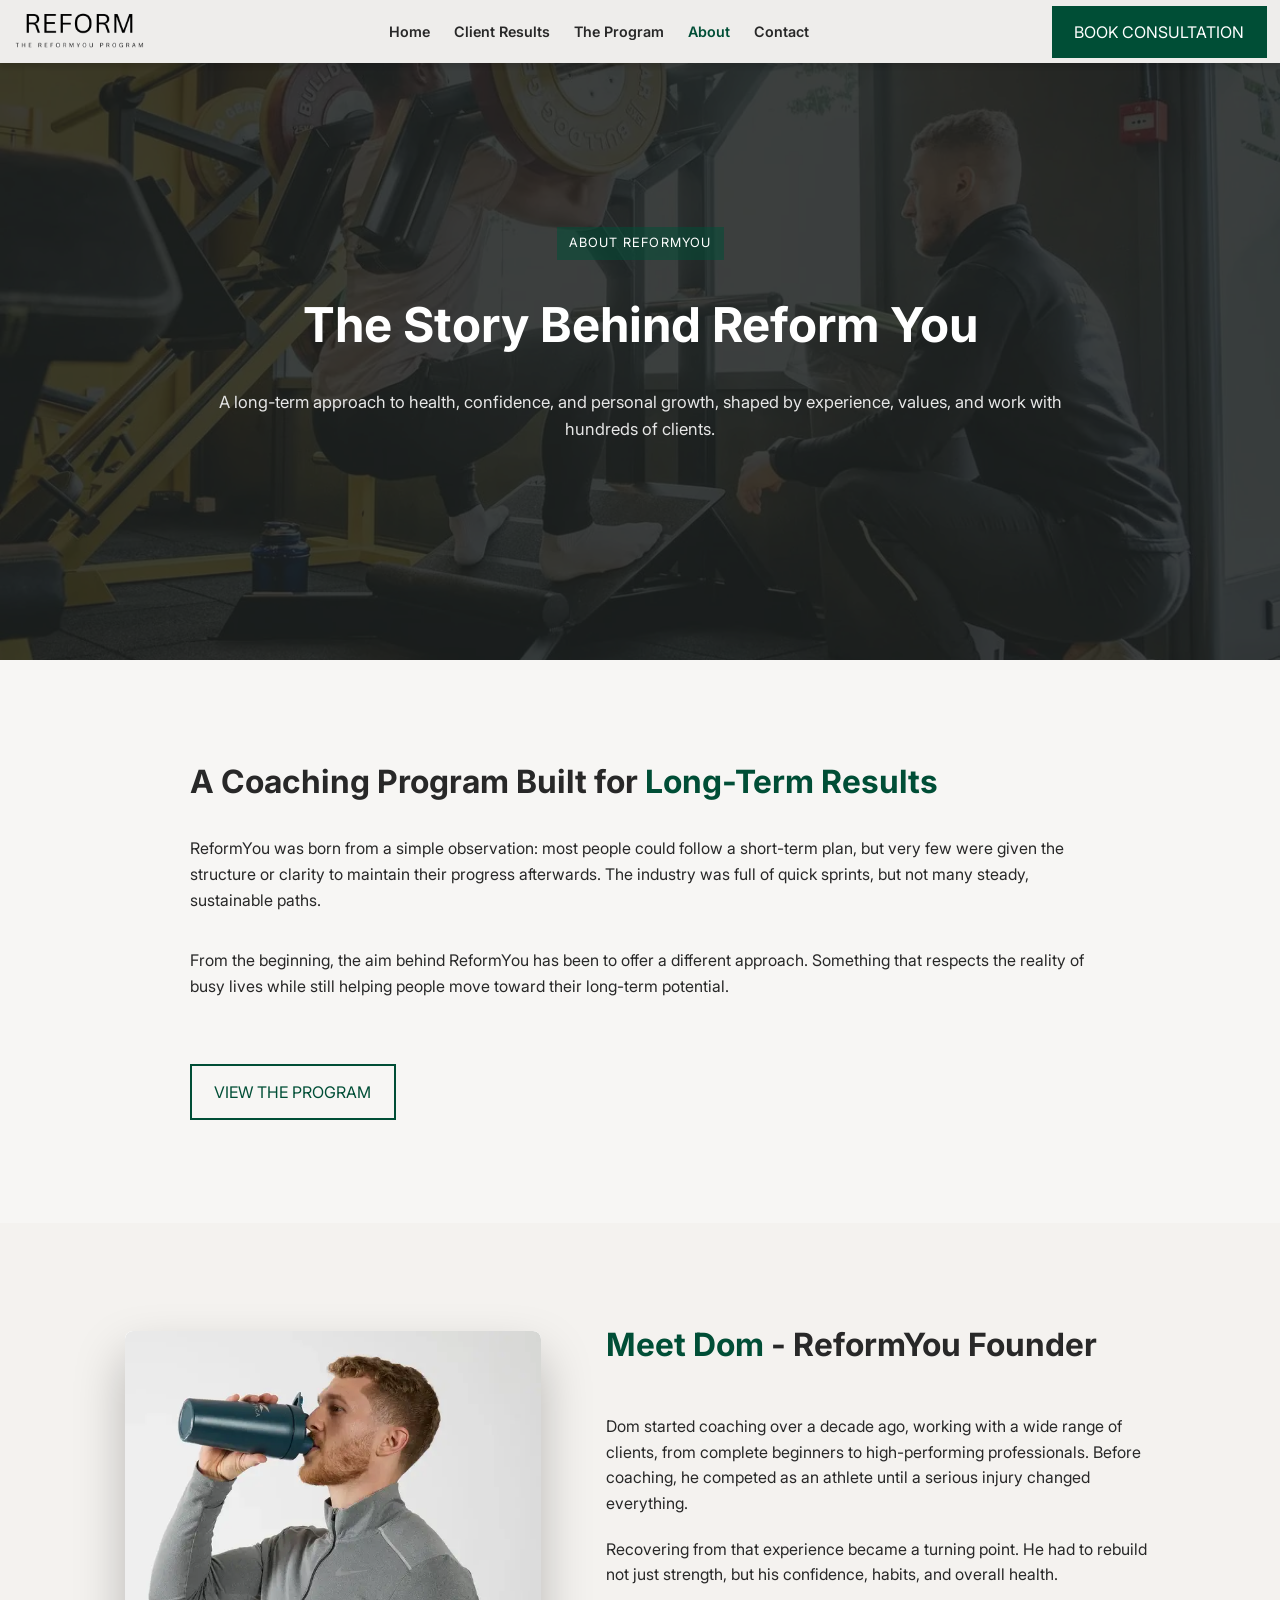
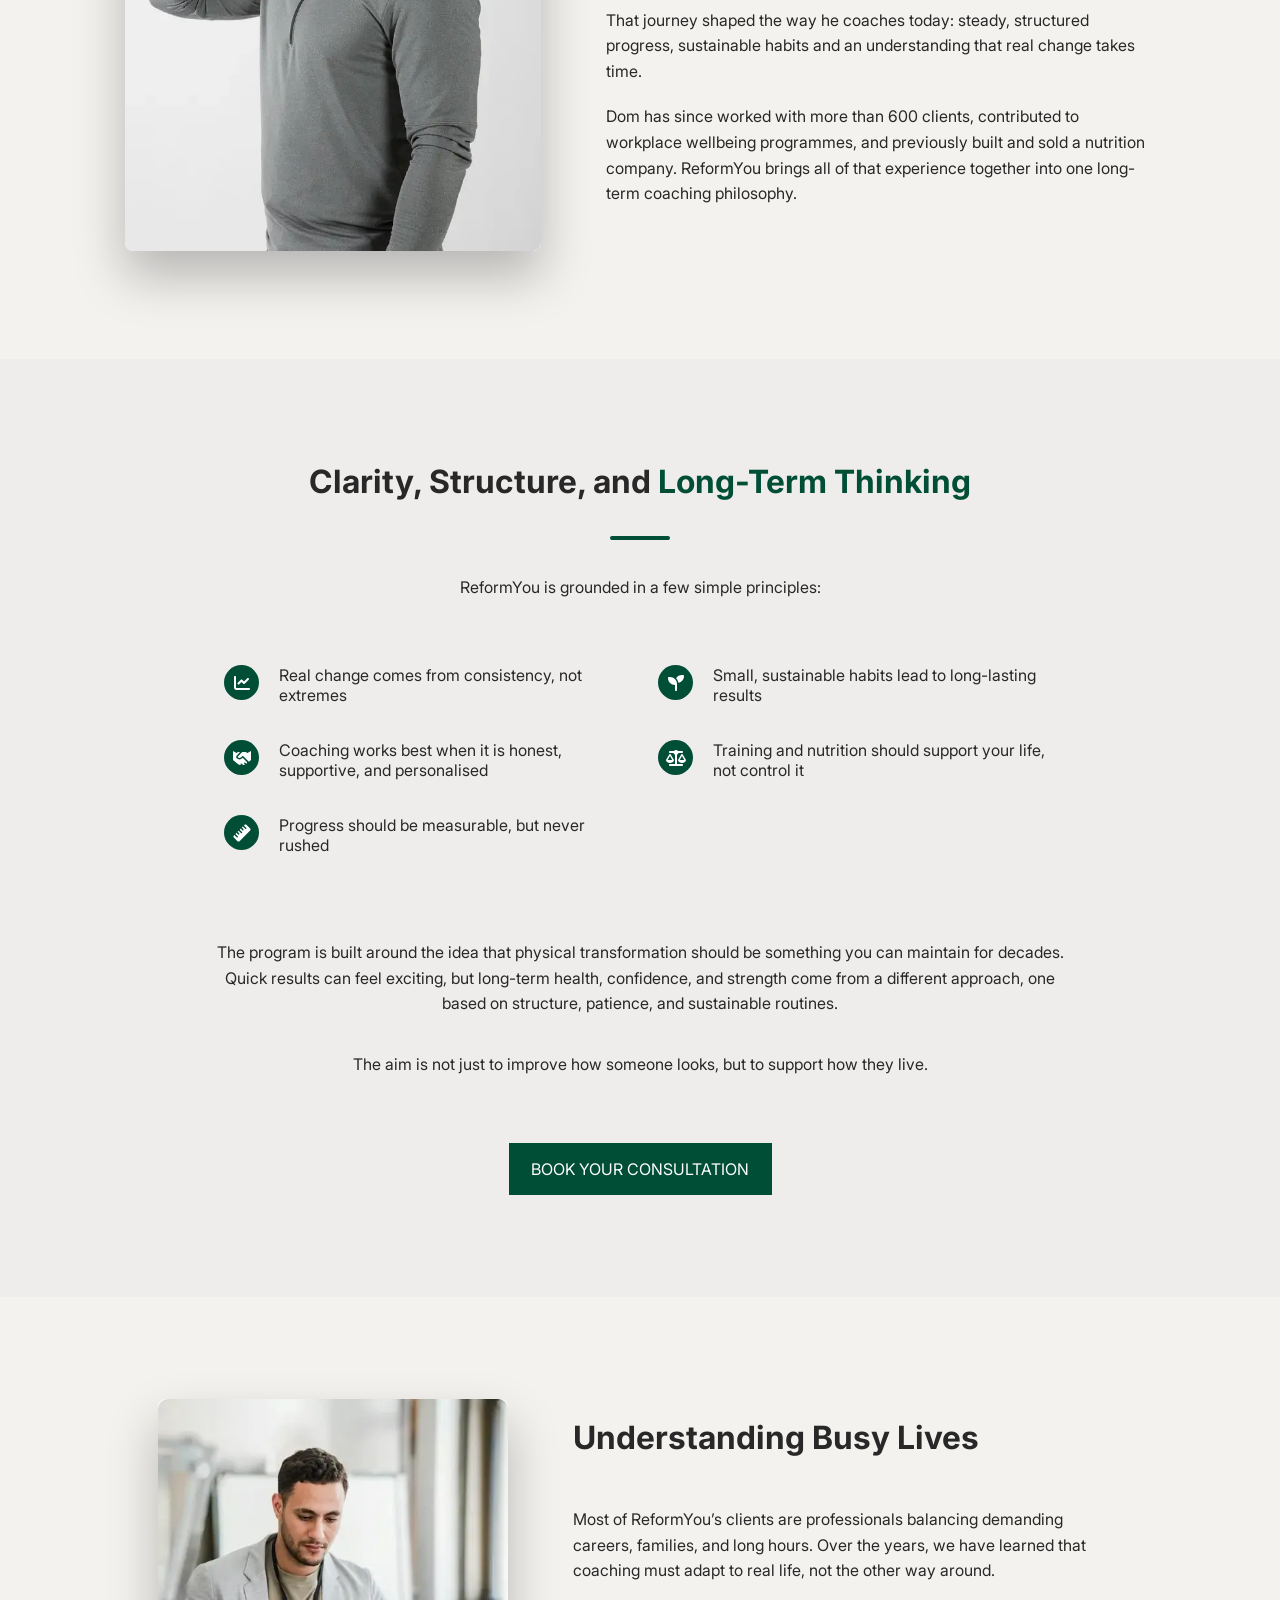
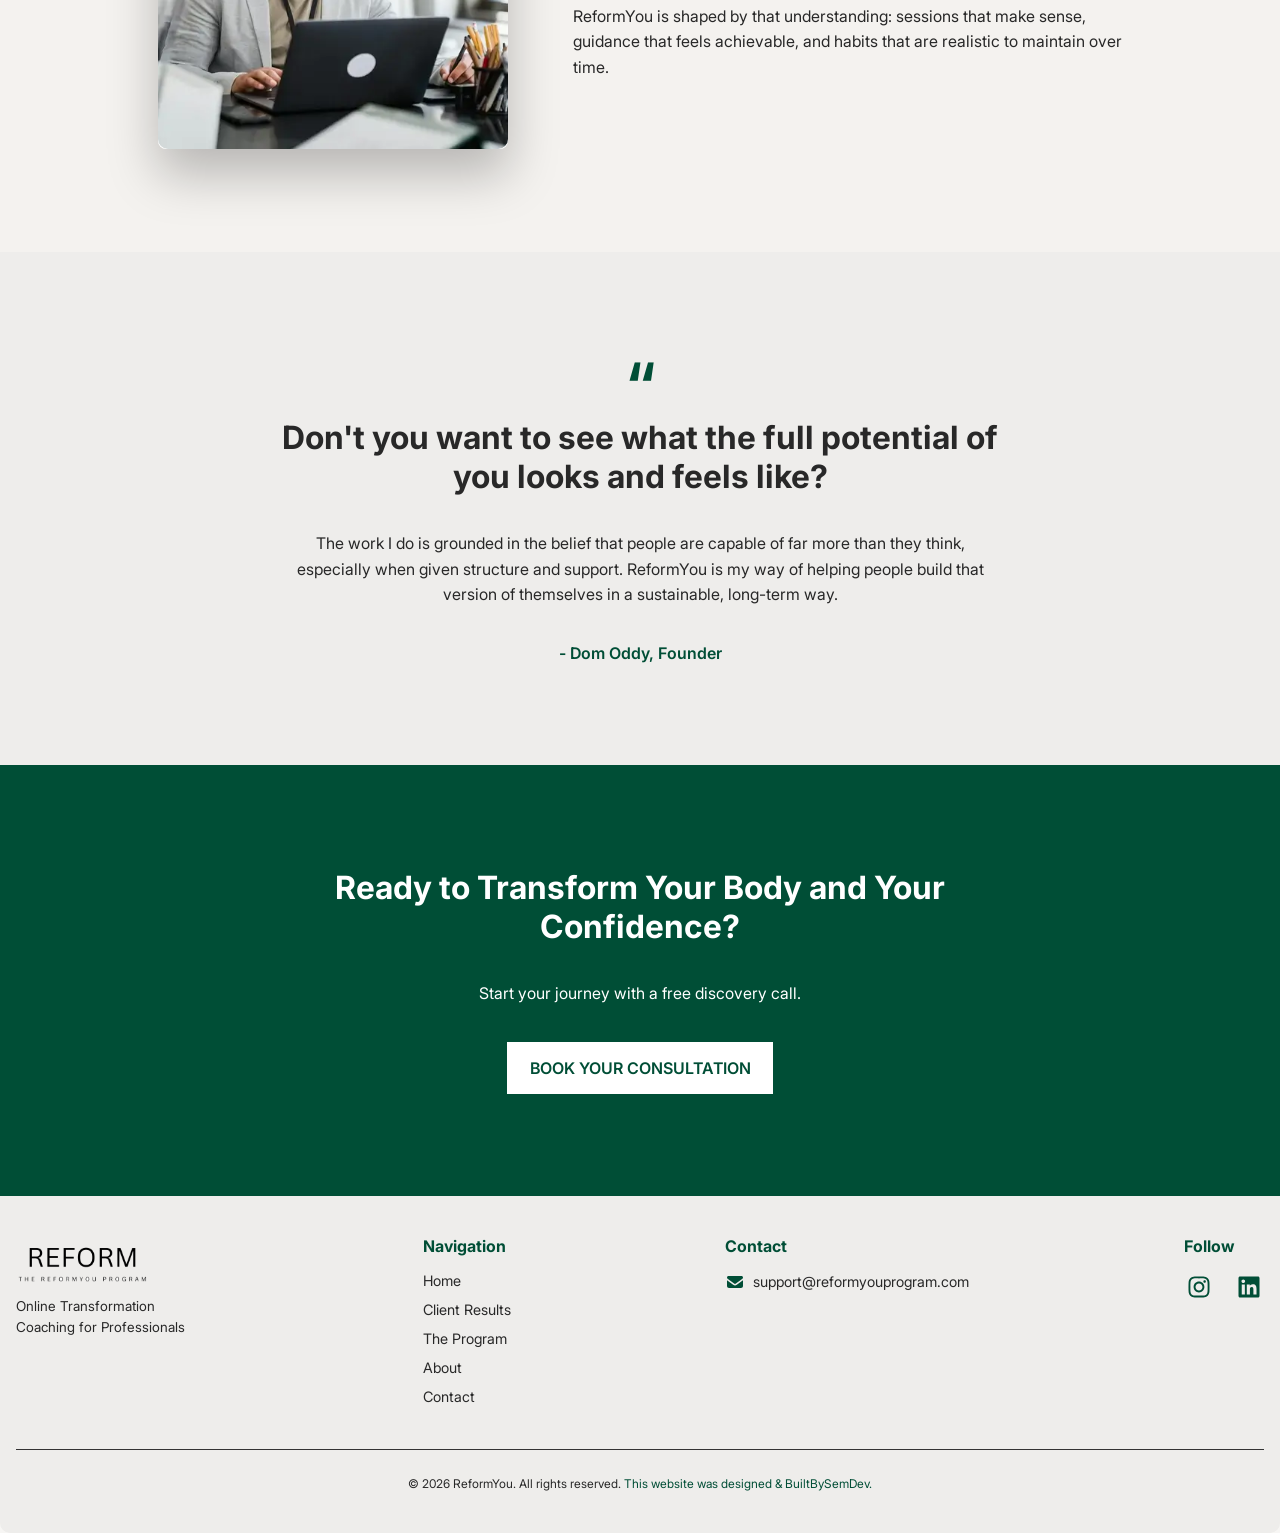
==== about/index.html @ b36ff60b "PERF: Improve hero image performance" ====
<!DOCTYPE html>
<html lang="en-GB">
<head>
  <!-- Meta -->
  <meta charset="UTF-8">
  <meta name="viewport" content="width=device-width, initial-scale=1.0">
  <meta name="color-scheme" content="light">

  <!-- Primary SEO -->
  <title>About ReformYou | Premium Transformation Coaching</title>
  <meta name="description" content="Learn about ReformYou and founder Dom Oddy - a transformation coach with 10+ years’ experience helping busy professionals achieve lasting results.">
  <link rel="canonical" href="https://reformyouprogram.com/about/">
  <meta name="robots" content="index, follow, max-snippet:-1, max-image-preview:large, max-video-preview:-1">

  <!-- Icons & PWA -->
  <link rel="icon" type="image/png" sizes="32x32" href="/assets/images/reformyou_fc.png">
  <link rel="icon" type="image/png" sizes="192x192" href="/assets/images/reformyou_fc.png">
  <link rel="apple-touch-icon" href="/assets/images/reformyou_fc.png">
  <meta name="theme-color" content="#EEEDEB">

  <!-- Global CSS -->
  <link rel="preload" href="/assets/css/root.css" as="style">
  <link rel="stylesheet" href="/assets/css/root.css">
  <link rel="preload" href="/assets/css/global.css" as="style">
  <link rel="stylesheet" href="/assets/css/global.css">

  <!-- Page Specific CSS -->
  <link rel="preload" href="/assets/css/about.css" as="style">
  <link rel="stylesheet" href="/assets/css/about.css">

  <!-- Head image -->
  <link
    rel="preload"
    as="image"
    href="/assets/images/reformyou-banner.webp"
    fetchpriority="high"
  >

  <!-- Fonts -->
  <link href="/assets/fonts/inter-regular.woff2" rel="preload" as="font" 
  crossorigin type="font/woff2">
  <link href="/assets/fonts/inter-semibold.woff2" rel="preload" as="font" 
  crossorigin type="font/woff2">
  <link href="/assets/fonts/inter-bold.woff2" rel="preload" as="font" 
  crossorigin type="font/woff2">

  <!-- Other head and Json data under here -->
  <!-- ===== Open Graph ===== -->
  <meta property="og:type" content="website">
  <meta property="og:site_name" content="ReformYou Program">
  <meta property="og:url" content="https://reformyouprogram.com/about/">
  <meta property="og:title" content="About ReformYou | Premium Transformation Coaching">
  <meta property="og:description" content="Learn about ReformYou and founder Dom Oddy - a transformation coach with 10+ years’ experience helping busy professionals achieve lasting results.">
  <meta property="og:image" content="https://reformyouprogram.com/assets/images/reformyou_socialcard.jpg">
  <meta property="og:image:width" content="1200">
  <meta property="og:image:height" content="630">
  <meta property="og:locale" content="en_GB">

  <!-- Json Data -->
 <script type="application/ld+json">
  {
    "@context": "https://schema.org",
    "@type": "AboutPage",
    "@id": "https://reformyouprogram.com/about/#webpage",
    "url": "https://reformyouprogram.com/about/",
    "name": "About ReformYou",
    "description": "Learn about ReformYou and founder Dom Oddy - a transformation coach with 10+ years’ experience helping busy professionals achieve lasting results.",
    "inLanguage": "en-GB",
    "isPartOf": { "@id": "https://reformyouprogram.com/#website" },
    "about": { "@id": "https://reformyouprogram.com/#organization" },
    "publisher": { "@id": "https://reformyouprogram.com/#organization" },
    "primaryImageOfPage": {
      "@type": "ImageObject",
      "url": "https://reformyouprogram.com/assets/images/reformyou_socialcard.jpg",
      "width": 1200,
      "height": 630
    },
    "datePublished": "2026-01-07T09:00:00+00:00",
    "dateModified": "2026-01-07T09:00:00+00:00"
  }
  </script>

  <script type="application/ld+json">
  {
    "@context":"https://schema.org",
    "@type":"BreadcrumbList",
    "@id": "https://reformyouprogram.com/about/#breadcrumb",
    "itemListElement":[
      {"@type":"ListItem","position":1,"name":"Home","item":"https://reformyouprogram.com"},
      {"@type":"ListItem","position":2,"name":"About","item":"https://reformyouprogram.com/about/"}
    ]
  }
  </script>
</head>

<body> 
  <a href="#main-content" class="skip-link">Skip to main content</a>
  <!-- Nav1 Component Start -->
  <!-- Nav1 Component Start -->

  <!-- Header -->
  <header id="nav1-navigation">
    <div class="nav1-container">
      <!-- Logo -->
      <a href="/" class="nav1-logo">
        <img alt="ReformYou" 
          decoding="sync"
          loading="eager"
          fetchpriority="high"
          width="133"
          height="60"
          src="/assets/images/reformyou_logo_nobg.png">
      </a>

      <!-- Nav Menu -->
      <nav class="nav1-nav" aria-label="Primary">
        <!-- Toggle Button -->
        <button 
          class="nav1-toggle" 
          aria-label="Toggle Navigation"
          aria-controls="nav-menu"
          aria-expanded="false"
          >
          <div class="nav1-toggle-box">
            <span class="nav1-line" aria-hidden="true"></span>
            <span class="nav1-line" aria-hidden="true"></span>
            <span class="nav1-line" aria-hidden="true"></span>
          </div>
        </button>

        <div class="nav1-ul-wrapper" id="nav-menu">
          <ul class="nav1-ul">
            <!-- Home -->
            <li><a href="/">Home</a></li>
            <li><a href="/results/">Client Results</a></li>
            <li><a href="/the-program/">The Program</a></li>
            <li><a href="/about/" class="active" aria-current="page">About</a></li>
            <li><a href="/contact/">Contact</a></li>
          </ul>
          <div class="header-btn">
            <a href="https://nqi8n575vzg.typeform.com/to/FJthHBRt" target="_blank" 
            rel="noopener noreferrer" class="cta-button sweep-to-top">BOOK CONSULTATION</a>
          </div>
        </div>
      </nav>

      <div class="header-btn">
        <a href="https://nqi8n575vzg.typeform.com/to/FJthHBRt" target="_blank" 
        rel="noopener noreferrer" class="cta-button sweep-to-top">BOOK CONSULTATION</a>
      </div>
    </div>
  </header>
  <div class="nav1-overlay" id="nav-overlay" aria-hidden="true"></div>

  <!-- Nav1 Component End -->
  <!-- Nav1 Component End -->

  <!-- Main Content -->
  <main id="main-content" tabindex="-1">
    
    <!-- HERO -->
    <!-- HERO -->
    <section
      id="hero"
      aria-labelledby="hero-title"
      aria-describedby="hero-description"
    >
      <img
        class="hero-bg-img"
        src="/assets/images/reformyou-banner.webp"
        alt=""
        aria-hidden="true"
        fetchpriority="high"
        decoding="async"
      >

      <div class="container hero-content">
        <p class="hero-eyebrow">
          ABOUT REFORMYOU
        </p>
        <h1 id="hero-title">
          The Story Behind Reform You
        </h1>
        <p id="hero-description" class="hero-subtext">
          A long-term approach to health, confidence, and personal growth, 
          shaped by experience, values, and work with hundreds of clients.
        </p>
      </div>
    </section>

    <!-- PROGRAM BUILT SECTION -->
    <!-- PROGRAM BUILT SECTION -->
    <section id="program-built" aria-labelledby="program-built-heading" aria-describedby="program-built-intro">
      <div class="container">
        <div class="built-content">
          <h2 id="program-built-heading" class="program-built-heading">
            A Coaching Program Built for <span class="brand-accent">Long-Term Results</span>
          </h2>

          <p id="program-built-intro" class="program-built-intro">
            ReformYou was born from a simple observation: most people could follow a short-term plan, 
            but very few were given the structure or clarity to maintain their progress afterwards. 
            The industry was full of quick sprints, but not many steady, sustainable paths.
          </p>

          <p class="program-built-intro">
            From the beginning, the aim behind ReformYou has been to offer a different approach. Something that respects the 
            reality of busy lives while still helping people move toward their long-term potential.
          </p>

          <div class="program-built-cta">
          <a href="/the-program/" class="cta-button sub-btn sweep-to-top">
            VIEW THE PROGRAM
          </a>
        </div>
        </div>
      </div>
    </section>

    <!-- ABOUT COACH SECTION -->
    <!-- ABOUT COACH SECTION -->
    <section id="about-coach" aria-labelledby="about-coach-heading">
      <div class="container about-coach-grid">
        <!-- Image -->
        <div class="img-con">
          <figure class="about-coach-image-card reveal">
            <img
              src="/assets/images/reformyou_dom_drink.webp"
              alt="Dom Oddy holding a drink bottle."
              class="about-coach-image"
              loading="lazy"
              decoding="async"
              height="520"
              width="460"
            >
          </figure>
        </div>

        <!-- Content -->
        <div class="about-coach-content">
          <h2 id="about-coach-heading" class="about-coach-heading">
            <span class="brand-accent">Meet Dom</span> - ReformYou Founder
          </h2>

          <div class="about-coach-body">
            <p class="about-coach-text">
              Dom started coaching over a decade ago, working with a wide range of clients, 
              from complete beginners to high-performing professionals. Before coaching, 
              he competed as an athlete until a serious injury changed everything. 
            </p>

            <p class="about-coach-text">
              Recovering from that experience became a turning point. 
              He had to rebuild not just strength, but his confidence, habits, and overall health.
            </p>

            <p class="about-coach-text">
              That journey shaped the way he coaches today: steady, structured progress, 
              sustainable habits and an understanding that real change takes time. 
            </p>

            <p class="about-coach-text">
              Dom has since worked with more than 600 clients, contributed to workplace wellbeing programmes, 
              and previously built and sold a nutrition company. ReformYou brings all of that experience 
              together into one long-term coaching philosophy.
            </p>
          </div>
        </div>
      </div>
    </section>

    <!-- PRINCIPLES SECTION -->
    <!-- PRINCIPLES SECTION -->
    <section
      id="principles"
      aria-labelledby="principles-heading"
      aria-describedby="principles-intro"
    >
      <div class="container principles-content">
        <div>
          <h2 id="principles-heading" class="principles-heading">
            Clarity, Structure, and <span class="brand-accent">Long-Term Thinking</span>
          </h2>

          <div class="principles-divider" aria-hidden="true"></div>

          <p id="principles-intro" class="principles-intro">
            ReformYou is grounded in a few simple principles:
          </p>
        </div>

        <ul class="principles-list" role="list">
          <li class="principles-item reveal">
            <div class="icon-circle" aria-hidden="true">
              <svg class="icon" xmlns="http://www.w3.org/2000/svg" viewBox="0 0 640 640" focusable="false" aria-hidden="true" height="25" width="25">
                <path d="M128 128C128 110.3 113.7 96 96 96C78.3 96 64 110.3 64 128L64 464C64 508.2 99.8 544 144 544L544 544C561.7 544 576 529.7 576 512C576 494.3 561.7 480 544 480L144 480C135.2 480 128 472.8 128 464L128 128zM534.6 214.6C547.1 202.1 547.1 181.8 534.6 169.3C522.1 156.8 501.8 156.8 489.3 169.3L384 274.7L326.6 217.4C314.1 204.9 293.8 204.9 281.3 217.4L185.3 313.4C172.8 325.9 172.8 346.2 185.3 358.7C197.8 371.2 218.1 371.2 230.6 358.7L304 285.3L361.4 342.7C373.9 355.2 394.2 355.2 406.7 342.7L534.7 214.7z"/>
              </svg>
            </div>
            <span>Real change comes from consistency, not extremes</span>
          </li>

          <li class="principles-item reveal">
            <div class="icon-circle" aria-hidden="true">
              <svg class="icon" xmlns="http://www.w3.org/2000/svg" viewBox="0 0 640 640" focusable="false" aria-hidden="true" height="25" width="25">
                <path d="M576 96C576 204.1 499.4 294.3 397.6 315.4C389.7 257.3 363.6 205 325.1 164.5C365.2 104 433.9 64 512 64L544 64C561.7 64 576 78.3 576 96zM64 160C64 142.3 78.3 128 96 128L128 128C251.7 128 352 228.3 352 352L352 544C352 561.7 337.7 576 320 576C302.3 576 288 561.7 288 544L288 384C164.3 384 64 283.7 64 160z"/>
              </svg>
            </div>
            <span>Small, sustainable habits lead to long-lasting results</span>
          </li>

          <li class="principles-item reveal">
            <div class="icon-circle" aria-hidden="true">
              <svg class="icon" xmlns="http://www.w3.org/2000/svg" viewBox="0 0 640 640" focusable="false" aria-hidden="true" height="25" width="25">
                <path d="M300.9 149.2L184.3 278.8C179.7 283.9 179.9 291.8 184.8 296.7C215.3 327.2 264.8 327.2 295.3 296.7L327.1 264.9C331.3 260.7 336.6 258.4 342 258C348.8 257.4 355.8 259.7 361 264.9L537.6 440L608 384L608 96L496 160L472.2 144.1C456.4 133.6 437.9 128 418.9 128L348.5 128C347.4 128 346.2 128 345.1 128.1C328.2 129 312.3 136.6 300.9 149.2zM148.6 246.7L255.4 128L215.8 128C190.3 128 165.9 138.1 147.9 156.1L144 160L32 96L32 384L188.4 514.3C211.4 533.5 240.4 544 270.3 544L286 544L279 537C269.6 527.6 269.6 512.4 279 503.1C288.4 493.8 303.6 493.7 312.9 503.1L353.9 544.1L362.9 544.1C382 544.1 400.7 539.8 417.7 531.8L391 505C381.6 495.6 381.6 480.4 391 471.1C400.4 461.8 415.6 461.7 424.9 471.1L456.9 503.1L474.4 485.6C483.3 476.7 485.9 463.8 482 452.5L344.1 315.7L329.2 330.6C279.9 379.9 200.1 379.9 150.8 330.6C127.8 307.6 126.9 270.7 148.6 246.6z"/>
              </svg>
            </div>
            <span>Coaching works best when it is honest, supportive, and personalised</span>
          </li>

          <li class="principles-item reveal">
            <div class="icon-circle" aria-hidden="true">
              <svg class="icon" xmlns="http://www.w3.org/2000/svg" viewBox="0 0 640 640" focusable="false" aria-hidden="true" height="25" width="25">
                <path d="M384 96L512 96C529.7 96 544 110.3 544 128C544 145.7 529.7 160 512 160L398.4 160C393.2 185.8 375.5 207.1 352 217.3L352 512L512 512C529.7 512 544 526.3 544 544C544 561.7 529.7 576 512 576L128 576C110.3 576 96 561.7 96 544C96 526.3 110.3 512 128 512L288 512L288 217.3C264.5 207 246.8 185.7 241.6 160L128 160C110.3 160 96 145.7 96 128C96 110.3 110.3 96 128 96L256 96C270.6 76.6 293.8 64 320 64C346.2 64 369.4 76.6 384 96zM439.6 384L584.4 384L512 259.8L439.6 384zM512 480C449.1 480 396.8 446 386 401.1C383.4 390.1 387 378.8 392.7 369L487.9 205.8C492.9 197.2 502.1 192 512 192C521.9 192 531.1 197.3 536.1 205.8L631.3 369C637 378.8 640.6 390.1 638 401.1C627.2 445.9 574.9 480 512 480zM126.8 259.8L54.4 384L199.3 384L126.8 259.8zM.9 401.1C-1.7 390.1 1.9 378.8 7.6 369L102.8 205.8C107.8 197.2 117 192 126.9 192C136.8 192 146 197.3 151 205.8L246.2 369C251.9 378.8 255.5 390.1 252.9 401.1C242.1 445.9 189.8 480 126.9 480C64 480 11.7 446 .9 401.1z"/>
              </svg>
            </div>
            <span>Training and nutrition should support your life, not control it</span>
          </li>

          <li class="principles-item reveal">
            <div class="icon-circle" aria-hidden="true">
              <svg class="icon" xmlns="http://www.w3.org/2000/svg" viewBox="0 0 640 640" focusable="false" aria-hidden="true" height="25" width="25">
                <path d="M241.1 580.2C222.4 598.9 192 598.9 173.2 580.2L60.1 467.1C41.4 448.4 41.4 418 60.1 399.2L77.1 382.2L150.6 455.7C160 465.1 175.2 465.1 184.5 455.7C193.8 446.3 193.9 431.1 184.5 421.8L111 348.3L144.9 314.4L195.8 365.3C205.2 374.7 220.4 374.7 229.7 365.3C239 355.9 239.1 340.7 229.7 331.4L178.8 280.5L212.7 246.6L286.2 320.1C295.6 329.5 310.8 329.5 320.1 320.1C329.4 310.7 329.5 295.5 320.1 286.2L246.6 212.7L280.5 178.8L331.4 229.7C340.8 239.1 356 239.1 365.3 229.7C374.6 220.3 374.7 205.1 365.3 195.8L314.4 144.9L348.3 111L421.8 184.5C431.2 193.9 446.4 193.9 455.7 184.5C465 175.1 465.1 159.9 455.7 150.6L382.2 77.1L399.2 60.1C417.9 41.4 448.3 41.4 467.1 60.1L580.5 172.9C599.2 191.6 599.2 222 580.5 240.8L241.1 580.2z"/>
              </svg>
            </div>
            <span>Progress should be measurable, but never rushed</span>
          </li>
        </ul>

        <div class="principles-body">
          <p>
            The program is built around the idea that physical transformation should be something you can maintain for
            decades. Quick results can feel exciting, but long-term health, confidence, and strength come from a different
            approach, one based on structure, patience, and sustainable routines.
          </p>

          <p>
            The aim is not just to improve how someone looks, but to support how they live.
          </p>
        </div>

        <div class="principles-cta">
          <a href="https://nqi8n575vzg.typeform.com/to/FJthHBRt" target="_blank" 
          rel="noopener noreferrer" class="cta-button sweep-to-top">
            BOOK YOUR CONSULTATION
          </a>
        </div>
      </div>
    </section>

    <!-- UNDERSTANDING SECTION -->
    <!-- UNDERSTANDING SECTION -->
    <section id="about-coach" aria-labelledby="about-coach-heading">
      <div class="container about-coach-grid">
        <!-- Image -->
        <div class="img-con reveal">
          <figure class="understanding-image-card hover-up">
            <img
              src="/assets/images/man-in-office.webp"
              alt="Dom Oddy holding a drink bottle."
              class="understanding-image"
              loading="lazy"
              decoding="async"
              height="350"
              width="350"
            >
          </figure>
        </div>

        <!-- Content -->
        <div class="about-coach-content">
          <h2 id="about-coach-heading" class="about-coach-heading">
            Understanding Busy Lives
          </h2>

          <div class="about-coach-body">
            <p class="about-coach-text">
              Most of ReformYou’s clients are professionals balancing demanding careers, families, 
              and long hours. Over the years, we have learned that coaching must adapt to real life, 
              not the other way around.  
            </p>

            <p class="about-coach-text">
              ReformYou is shaped by that understanding: sessions that make sense, guidance that 
              feels achievable, and habits that are realistic to maintain over time.
            </p>
          </div>
        </div>
      </div>
    </section>

    <!-- DOM QUOTE SECTION -->
    <!-- DOM QUOTE SECTION -->
    <section id="about-quote" aria-labelledby="about-quote-heading">
      <div class="container about-quote-inner">
        <blockquote class="about-quote">
          <div class="about-quote-mark" aria-hidden="true">“</div>

          <h2 id="about-quote-heading" class="about-quote-heading">
            Don't you want to see what the full potential of you
            looks and feels like?
          </h2>

          <p class="about-quote-body">
            The work I do is grounded in the belief that people are capable of far more than they think,
            especially when given structure and support. ReformYou is my way of helping people build that
            version of themselves in a sustainable, long-term way.
          </p>

          <footer class="about-quote-footer">
            <span class="brand-accent">- Dom Oddy, Founder</span>
          </footer>
        </blockquote>
      </div>
    </section>


    <!-- Final CTA -->
    <!-- Final CTA -->
    <section
      id="final-cta"
      aria-labelledby="final-cta-heading"
      aria-describedby="final-cta-description"
    >
      <div class="container final-cta-content reveal">
        <h2 id="final-cta-heading">
          Ready to Transform Your Body and Your Confidence?
        </h2>

        <p id="final-cta-description">
          Start your journey with a free discovery call.
        </p>

        <a href="https://nqi8n575vzg.typeform.com/to/FJthHBRt" target="_blank" 
        rel="noopener noreferrer" class="cta-button">
          BOOK YOUR CONSULTATION
        </a>
      </div>
    </section>
  </main>

  <!-- footer1 Components Start -->
  <!-- footer1 Components Start -->
  <footer id="site-footer" role="contentinfo">
    <div class="container">
      <div class="footer1-columns">
        <div class="footer1-brand">
          <!-- Logo -->
          <a href="/" class="nav1-logo">
            <img alt="ReformYou" 
              decoding="async"
              loading="lazy"
              width="133"
              height="60"
              src="/assets/images/reformyou_logo_nobg.png">
          </a>
          <p class="footer-subline">Online Transformation Coaching for Professionals</p>
        </div>

        <div class="footer1-links">
          <h3>Navigation</h3>
          <ul>
            <li><a href='/'>Home</a></li>
            <li><a href="/results/">Client Results</a></li>
            <li><a href="/the-program/">The Program</a></li>
            <li><a href="/about/">About</a></li>
            <li><a href="/contact/">Contact</a></li>
          </ul>
        </div>

        <div class="footer1-contact">
          <h3>Contact</h3>
          <ul>
            <li>
              <svg class="icon" xmlns="http://www.w3.org/2000/svg" viewBox="0 0 640 640" focusable="false" aria-hidden="true" height="25" width="25">
                <path d="M112 128C85.5 128 64 149.5 64 176C64 191.1 71.1 205.3 83.2 214.4L291.2 370.4C308.3 383.2 331.7 383.2 348.8 370.4L556.8 214.4C568.9 205.3 576 191.1 576 176C576 149.5 554.5 128 528 128L112 128zM64 260L64 448C64 483.3 92.7 512 128 512L512 512C547.3 512 576 483.3 576 448L576 260L377.6 408.8C343.5 434.4 296.5 434.4 262.4 408.8L64 260z"/>
              </svg>
              <a href="mailto:support@reformyouprogram.com">support@reformyouprogram.com</a>
            </li>
          </ul>
        </div>

        <div class="footer1-links">
          <h3>Follow</h3>
          <div class="footer1-socials">
            <a href="https://www.instagram.com/dominicoddy/?hl=en" target="_blank" 
            rel="noopener noreferrer" aria-label="go to Dom Oddy Instagram account">
              <svg class="icon" xmlns="http://www.w3.org/2000/svg" viewBox="0 0 640 640" focusable="false" height="25" width="25">
                <path d="M320.3 205C256.8 204.8 205.2 256.2 205 319.7C204.8 383.2 256.2 434.8 319.7 435C383.2 435.2 434.8 383.8 435 320.3C435.2 256.8 383.8 205.2 320.3 205zM319.7 245.4C360.9 245.2 394.4 278.5 394.6 319.7C394.8 360.9 361.5 394.4 320.3 394.6C279.1 394.8 245.6 361.5 245.4 320.3C245.2 279.1 278.5 245.6 319.7 245.4zM413.1 200.3C413.1 185.5 425.1 173.5 439.9 173.5C454.7 173.5 466.7 185.5 466.7 200.3C466.7 215.1 454.7 227.1 439.9 227.1C425.1 227.1 413.1 215.1 413.1 200.3zM542.8 227.5C541.1 191.6 532.9 159.8 506.6 133.6C480.4 107.4 448.6 99.2 412.7 97.4C375.7 95.3 264.8 95.3 227.8 97.4C192 99.1 160.2 107.3 133.9 133.5C107.6 159.7 99.5 191.5 97.7 227.4C95.6 264.4 95.6 375.3 97.7 412.3C99.4 448.2 107.6 480 133.9 506.2C160.2 532.4 191.9 540.6 227.8 542.4C264.8 544.5 375.7 544.5 412.7 542.4C448.6 540.7 480.4 532.5 506.6 506.2C532.8 480 541 448.2 542.8 412.3C544.9 375.3 544.9 264.5 542.8 227.5zM495 452C487.2 471.6 472.1 486.7 452.4 494.6C422.9 506.3 352.9 503.6 320.3 503.6C287.7 503.6 217.6 506.2 188.2 494.6C168.6 486.8 153.5 471.7 145.6 452C133.9 422.5 136.6 352.5 136.6 319.9C136.6 287.3 134 217.2 145.6 187.8C153.4 168.2 168.5 153.1 188.2 145.2C217.7 133.5 287.7 136.2 320.3 136.2C352.9 136.2 423 133.6 452.4 145.2C472 153 487.1 168.1 495 187.8C506.7 217.3 504 287.3 504 319.9C504 352.5 506.7 422.6 495 452z"/></svg>
            </a>
            <a href="https://www.linkedin.com/in/dom-oddy-aa098a231/" target="_blank" 
            rel="noopener noreferrer" aria-label="go to Dom Oddy LinkedIn account">
              <svg class="icon" xmlns="http://www.w3.org/2000/svg" viewBox="0 0 640 640" focusable="false" height="25" width="25">
                <path d="M512 96L127.9 96C110.3 96 96 110.5 96 128.3L96 511.7C96 529.5 110.3 544 127.9 544L512 544C529.6 544 544 529.5 544 511.7L544 128.3C544 110.5 529.6 96 512 96zM231.4 480L165 480L165 266.2L231.5 266.2L231.5 480L231.4 480zM198.2 160C219.5 160 236.7 177.2 236.7 198.5C236.7 219.8 219.5 237 198.2 237C176.9 237 159.7 219.8 159.7 198.5C159.7 177.2 176.9 160 198.2 160zM480.3 480L413.9 480L413.9 376C413.9 351.2 413.4 319.3 379.4 319.3C344.8 319.3 339.5 346.3 339.5 374.2L339.5 480L273.1 480L273.1 266.2L336.8 266.2L336.8 295.4L337.7 295.4C346.6 278.6 368.3 260.9 400.6 260.9C467.8 260.9 480.3 305.2 480.3 362.8L480.3 480z"/></svg>
            </a>
          </div>
        </div>

      </div>

      <div class="footer1-bottom">
        <p class="footer1-copy">© 2026 ReformYou. All rights reserved. 
          <a href="https://builtbysemdev.com" target="_blank" 
          rel="noopener noreferrer" class="brand-accent built-by-link">
            This website was designed & BuiltBySemDev.
          </a>
        </p>
      </div>
    </div>
  </footer>
  <!-- footer1 Components End -->
  <!-- footer1 Components End -->

  <script src="/assets/js/global.js" defer></script>
</body>
</html>
---- assets/css/root.css ----
:root {
  --spaceXs: 10px;
  --spaceSm: 20px;
  --spaceSmmd: 35px;
  --spaceMd: 50px;
  --spaceLg: 65px;
  --mainBrandColour: #004E36;
  --bgColour1: #F7F6F4; 
  --bgColour2: #EEEDEB;
  --bgColour3: #F4F2EF;
  --textColour1: #282828;  
  --maxW: 80rem;
  --sectionPadding: clamp(6rem, 8vw, 7rem) 1rem;
  --headerFont: "Inter", system-ui, sans-serif; 
  --bodyFont: "Inter", system-ui, sans-serif; 
}
---- assets/css/root.css ----
:root {
  --spaceXs: 10px;
  --spaceSm: 20px;
  --spaceSmmd: 35px;
  --spaceMd: 50px;
  --spaceLg: 65px;
  --mainBrandColour: #004E36;
  --bgColour1: #F7F6F4; 
  --bgColour2: #EEEDEB;
  --bgColour3: #F4F2EF;
  --textColour1: #282828;  
  --maxW: 80rem;
  --sectionPadding: clamp(6rem, 8vw, 7rem) 1rem;
  --headerFont: "Inter", system-ui, sans-serif; 
  --bodyFont: "Inter", system-ui, sans-serif; 
}
---- assets/css/global.css ----
/* Fonts */
/* inter */
@font-face {
  font-display: swap; 
  font-family: 'Inter';
  font-style: normal;
  font-weight: 400;
  src: url('/assets/fonts/inter-regular.woff2') format('woff2'); 
}

@font-face {
  font-display: swap; 
  font-family: 'Inter';
  font-style: normal;
  font-weight: 500;
  src: url('/assets/fonts/inter-semibold.woff2') format('woff2'); 
}

@font-face {
  font-display: swap; 
  font-family: 'Inter';
  font-style: normal;
  font-weight: 600;
  src: url('/assets/fonts/inter-bold.woff2') format('woff2'); 
}

/* visible-only-on-focus skip link */
.skip-link{
  position:absolute;
  left:-9999px;
  top:auto
}

.skip-link:focus{
  left:1rem;
  top:1rem;
  z-index:10000;
  padding:.6rem 1rem;
  background:#000;
  color:#fff;
  border-radius:.375rem
}

/* visually hidden but screen-reader readable */
.visually-hidden{
  position:absolute!important;
  width:1px;
  height:1px;
  padding:0;
  margin:-1px;
  overflow:hidden;
  clip:rect(0 0 0 0);
  white-space:nowrap;
  border:0
}

/* always show a focus style */
:focus-visible{
  outline:2px solid currentColor;
  outline-offset:3px
}

/* reduced motion */
@media (prefers-reduced-motion: reduce){
  *{
    animation-duration:0.01ms !important;
    animation-iteration-count:1 !important;
    transition-duration:0.01ms !important;
    scroll-behavior:auto !important
  }
}

/* Global Styles */
html {
  font-size: 16px; 
}

*, *:before, *:after {
  margin: 0;
  box-sizing: border-box;
  padding: 0;
}

body, html {
  margin: 0;
  overflow-x: hidden;
  padding: 0;
  font-family: var(--bodyFont);
  font-weight: 400;
  color: var(--textColour1);
  scroll-behavior: smooth;
  background-color: var(--bgColour1);
}

section {
  padding: var(--sectionPadding)
}

.container {
  max-width: var(--maxW);
  margin: 0 auto;
}

p {
  line-height: 1.6;
}

h1, h2 {
  font-family: var(--headerFont);
  font-weight: 600;
}

h1 {
  font-size: clamp(3rem, 3.4vw, 4rem);
}

h2 {
  font-size: clamp(1.9rem, 2.5vw, 2.3rem);
}

h3 {
  font-size: clamp(1.1rem, 1.8vw, 1.2rem);
}

.brand-accent {
  color: var(--mainBrandColour);
}

.sub-heading {
  color: var(--mainBrandColour);
}

/* Icon styles */
.icon {
  fill: var(--mainBrandColour);
  width: 30px;
  height: 30px;
}

.icon-small {
  width: 20px;
  height: 20px;
}

.icon-brand-colour {
  fill: var(--mainBrandColour);
}

/* Icon Circle */
.icon-circle {
  width: 55px;
  height: 55px;
  background: #7e7e7e17;
  color: var(--mainBrandColour);
  border-radius: 50%;
  font-size: clamp(1.2rem, 2.5vw, 1.5rem);
  display: flex;
  align-items: center;
  justify-content: center;
  margin: 0 auto var(--spaceXs) auto;
}

/* Button Styles */
/* Button CSS */
/* Button CSS */
.cta-button {
  padding: 1rem 1.4rem;
  text-decoration: none;
  font-weight: 400;
  font-size: 1rem;
  display: inline-block;
  transition: all 0.3s;
  font-family: var(--headerFont);
  position: relative;
  background-color: var(--mainBrandColour);
  border: none;
  color: white;
  cursor: pointer;
}

.sub-btn {
  box-sizing: border-box;
  background-color: rgba(230, 230, 230, 0);
  border: 2px solid var(--mainBrandColour);
  color: var(--mainBrandColour);
  font-weight: 400;
}

/* Animations */
/* Animations */

/* Sweep To Top */
.sweep-to-top {
  display: inline-block;
  vertical-align: middle;
  transform: perspective(1px) translateZ(0);
  transform: perspective(1px) translateZ(0);
  box-shadow: 0 0 1px rgba(0, 0, 0, 0);
  position: relative;
  transition-property: color;
  transition-property: color;
  transition-duration: 0.3s;
  transition-duration: 0.3s;
}

.sweep-to-top:before {
  content: "";
  position: absolute;
  z-index: -1;
  top: 0;
  left: 0;
  right: 0;
  bottom: 0;
  background: #00805b;
  transform: scaleY(0);
  transform: scaleY(0);
  transform-origin: 50% 100%;
  transform-origin: 50% 100%;
  transition-property: transform;
  transition-property: transform;
  transition-duration: 0.3s;
  transition-duration: 0.3s;
  transition-timing-function: ease-out;
  transition-timing-function: ease-out;
}
.sweep-to-top:hover, .sweep-to-top:focus, .sweep-to-top:active {
  color: white;
}
.sweep-to-top:hover:before, .sweep-to-top:focus:before, .sweep-to-top:active:before {
  transform: scaleY(1);
  transform: scaleY(1);
}

/* Hover up */
.hover-up {
  transition: box-shadow 0.3s;
  transition: 
    transform 0.3s ease, 
    box-shadow 0.3s ease;
  will-change: transform;
}

.hover-up:hover {
  transform: translateY(-6px);
  box-shadow: 0 8px 20px rgba(0, 0, 0, 0.4);
}

/* ==== Nav1 Component Styles Start ==== */
/* ==== Nav1 Component Styles Start ==== */
#nav1-navigation {
  position: fixed;
  top: 0;
  left: 50%;
  transform: translateX(-50%);
  width: 100%;
  background: var(--bgColour2);
  box-shadow: 0 4px 4px rgba(0, 0, 0, 0.1);
  z-index: 1000;
  padding: 0.1rem 0.8rem;
}

.nav1-container {
  display: flex;
  align-items: center;
  justify-content: space-between;
}

.nav1-inner {
  display: flex;
  flex-direction: row;
  align-items: center;
}

.nav1-ul li a {
  font-family: var(--bodyFont);
  font-weight: 500;
  color: var(--textColour1);
  text-decoration: none;
  transition: color 0.3s;
}

.nav1-logo {
  height: 60px;
  justify-content: center;
  padding: 0;
  width: auto;
  z-index: 10;
  display: block;
}

.nav1-logo img {
  height: 100%;
  object-fit: contain;
  width: auto;
}

.nav1-toggle {
  background: var(--bgColour2);
  border: none;
  border-radius: 4px;
  width: 42px;
  height: 42px;
  display: flex;
  justify-content: center;
  align-items: center;
  cursor: pointer;
  z-index: 10;
  transition: transform 0.6s;
}

.nav1-toggle-box {
  width: 24px;
  height: 18px;
  position: relative;
}

.nav1-line {
  width: 100%;
  height: 2px;
  background: black;
  position: absolute;
  left: 0;
  transition: all 0.3s;
  border-radius: 1px;
}

.nav1-line:nth-child(1) { top: 0; }
.nav1-line:nth-child(2) { top: 8px; }
.nav1-line:nth-child(3) { bottom: 0; }

/* Animate to "X" */
.nav1-toggle.active .nav1-line:nth-child(1) {
  transform: rotate(45deg);
  top: 8px;
}
.nav1-toggle.active .nav1-line:nth-child(2) {
  opacity: 0;
}
.nav1-toggle.active .nav1-line:nth-child(3) {
  transform: rotate(-45deg);
  bottom: auto;
  top: 8px;
}

/* Menu */
.nav1-ul-wrapper {
  width: 100%;
  background-color: var(--bgColour2);
  transform: scaleY(0);
  transform-origin: top;
  transition: transform 0.4s;
  overflow: hidden;
}

.nav1-ul {
  list-style: none;
  padding: 1.5rem 0;
  margin: 0;
  display: flex;
  flex-direction: column;
  align-items: center;
  gap: 1rem;
  font-size: 0.9rem;
}

.nav1-ul a:hover {
  color: var(--mainBrandColour);
  transition: color 0.3s;
}

.nav1-ul .active {
  color: var(--mainBrandColour);
}

/* Button */
.header-btn {
  display: none;
}

.cta-button.main-btn.zoom-out {
  font-size: 1rem;
  font-weight: 600;
  background: var(--mainBrandColour);
  border-radius: 0px;
  text-decoration: none;
}

/* Show menu when active */
#nav1-navigation.nav1-active .nav1-ul-wrapper {
  transform: scaleY(1);
  transition-delay: 0.2s;
}

.nav1-overlay {
  position: fixed;
  top: 0;
  left: 0;
  width: 100%;
  height: 100vh;
  background: rgba(0, 0, 0, 0.15); 
  opacity: 0;
  visibility: hidden;
  transition:
    transform 0.3s ease,
    opacity 0.4s ease 0.3s,      
    visibility 0.4s linear 0.6s;
  z-index: 90; 
  transform: scaleY(0);
  transform-origin: top;
}

.nav1-overlay.active {
  opacity: 1;
  visibility: visible;
  transform: scaleY(1);
  transition:
    transform 0.3s ease,
    opacity 0.3s ease,
    visibility 0s;
}

.icon-blue {
  fill: var(--mainBrandColour);
}

.nav1-ul-wrapper .header-btn {
  display: none;
}

.nav1-cta-button {
  background-color: var(--mainBrandColour);
  color: white;
  border-radius: 2px;
  text-decoration: none;
  font-size: 1.2rem;
  padding: 0.8rem 1rem;
}

/* Desktop Styles */
@media screen and (min-width: 1024px) {
  .nav1-toggle {
    display: none;
  }

  .nav1-ul-wrapper {
    transform: none !important;
    display: flex;
    align-items: center;
    height: auto;
  }

  .nav1-ul {
    flex-direction: row;
    gap: 1.5rem;
    padding: 0;
  }

  .header-btn {
    display: block;
  }
}

@media screen and (max-width: 1023px) {
    .nav1-ul-wrapper {
    width: 100%;
    height: auto;
    background-color: var(--bgColour2);
    transform: scaleY(0);
    transform-origin: top;
    transition: opacity .3s, transform .4s;
    overflow: hidden;
    position: absolute;
    box-sizing: border-box;
    padding-bottom: 1rem;
    left: 0;
    top: 58px;
  }

  .nav1-ul {
    list-style: none;
    padding: 1.5rem 0;
    margin: 0;
    max-height: 90vh;
    width: 100%;
    box-sizing: border-box;
    overflow: auto;
    height: auto;
    display: flex;
    flex-direction: column;
    align-items: center;
  }

  .nav1-ul li {
    display: block;
    width: 100%;
    text-align: center;
  }

    .nav1-ul-wrapper .header-btn {
    display: flex;
    justify-content: center;
  }

  .nav1-ul-wrapper .header-btn .cta-button {
    margin-bottom: 1rem;
  }
}
/* ==== Nav1 Component Styles End ==== */
/* ==== Nav1 Component Styles End ==== */

/* ============================
   FINAL CTA
============================ */
#final-cta {
  background-color: var(--mainBrandColour);
  color: white;
  text-align: center;
}

#final-cta-heading {
  max-width: 50rem;
}

.final-cta-content {
  display: flex;
  flex-direction: column;
  align-items: center;
  gap: var(--spaceSmmd);
}

#final-cta .cta-button {
  background-color: white;
  color: var(--mainBrandColour);
  font-weight: 500;
}

#final-cta .cta-button:hover {
  background-color: rgb(211, 211, 211);
}

/* footer1.css */
/* footer1 Component Styles Start */
/* footer1 Component Styles Start */
#site-footer {
  color: var(--textColour1);
  padding: 2.5rem 1rem;
  border-radius: 0 0 10px 10px;
  margin: 0 auto;
  background-color: var(--bgColour2);
}

.footer1-logo {
  font-size: 1.5rem;
  font-weight: 700;
  margin-bottom: 2rem;
}

.brand-accent {
  color: var(--mainBrandColour);
  opacity: 1;
}

.footer1-description {
  font-size: 0.9rem;
  color: var(--textColour1);
  margin-bottom: 2rem;
  line-height: 1.4;
}

.footer-subline {
  max-width: 12rem;
  font-size: 0.85rem;
}

/* Columns */
.footer1-columns {
  display: flex;
  justify-content: space-between;
  gap: 2rem;
  flex-wrap: wrap;
  margin-bottom: 2rem;
}

.footer1-columns h3 {
  font-size: 1rem;
  margin-bottom: 1rem;
  color: var(--mainBrandColour);
}

.footer1-links ul,
.footer1-contact ul {
  list-style: none;
  padding: 0;
  margin: 0;
}

.footer1-links li,
.footer1-contact li {
  font-size: 0.9rem;
  margin-bottom: 0.75rem;
  color: var(--textColour1);
  display: flex;
  gap: .5rem;
  align-items: center;
}

.footer1-contact .icon {
  height: 20px;
  width: 20px;
  transition: fill 0.5s;
}

.footer1-socials .icon:hover {
  fill: #00805b;
  transition: fill 0.5s;
}

footer a {
  color: var(--textColour1);
  text-decoration: none;
  transition: color 0.5s, fill 0.5s;
}

footer a:hover {
  color: var(--mainBrandColour);
  transition: color 0.5s;
}

/* Bottom Row */
.footer1-bottom {
  border-top: 1px solid #333;
  padding-top: 1.5rem;
  display: flex;
  justify-content: center;
  align-items: center;
  flex-wrap: wrap;
  gap: 1rem;
}

.footer1-copy {
  font-size: 0.75rem;
  color: var(--textColour1);
}

.footer1-socials a {
  margin-left: 1rem;
  font-size: 1rem;
  transition: color 0.3s;
}

.footer1-socials a:first-child {
  margin-left: 0;
}

.footer1-socials a:hover {
  color: var(--mainBrandColour);
  transition: color 0.3s;
}

@media (max-width: 425px) {
  .footer1-columns {
    flex-direction: column;
    justify-content: center;
  }
}
/* footer1 Component Styles End */
/* footer1 Component Styles End */

.reveal {
  opacity: 0;
  transform: translateY(24px);
  will-change: opacity, transform;
  transition-delay: 0.3s;
  transition:
    opacity 0.7s ease-out,
    transform 0.7s ease-out,
    box-shadow 0.6s;
}

.reveal.visible {
  opacity: 1;
  transform: translateY(0);
  transition:
    opacity 0.7s ease-out,
    transform 0.7s ease-out,
    box-shadow 0.6s;
}
---- assets/css/global.css ----
/* Fonts */
/* inter */
@font-face {
  font-display: swap; 
  font-family: 'Inter';
  font-style: normal;
  font-weight: 400;
  src: url('/assets/fonts/inter-regular.woff2') format('woff2'); 
}

@font-face {
  font-display: swap; 
  font-family: 'Inter';
  font-style: normal;
  font-weight: 500;
  src: url('/assets/fonts/inter-semibold.woff2') format('woff2'); 
}

@font-face {
  font-display: swap; 
  font-family: 'Inter';
  font-style: normal;
  font-weight: 600;
  src: url('/assets/fonts/inter-bold.woff2') format('woff2'); 
}

/* visible-only-on-focus skip link */
.skip-link{
  position:absolute;
  left:-9999px;
  top:auto
}

.skip-link:focus{
  left:1rem;
  top:1rem;
  z-index:10000;
  padding:.6rem 1rem;
  background:#000;
  color:#fff;
  border-radius:.375rem
}

/* visually hidden but screen-reader readable */
.visually-hidden{
  position:absolute!important;
  width:1px;
  height:1px;
  padding:0;
  margin:-1px;
  overflow:hidden;
  clip:rect(0 0 0 0);
  white-space:nowrap;
  border:0
}

/* always show a focus style */
:focus-visible{
  outline:2px solid currentColor;
  outline-offset:3px
}

/* reduced motion */
@media (prefers-reduced-motion: reduce){
  *{
    animation-duration:0.01ms !important;
    animation-iteration-count:1 !important;
    transition-duration:0.01ms !important;
    scroll-behavior:auto !important
  }
}

/* Global Styles */
html {
  font-size: 16px; 
}

*, *:before, *:after {
  margin: 0;
  box-sizing: border-box;
  padding: 0;
}

body, html {
  margin: 0;
  overflow-x: hidden;
  padding: 0;
  font-family: var(--bodyFont);
  font-weight: 400;
  color: var(--textColour1);
  scroll-behavior: smooth;
  background-color: var(--bgColour1);
}

section {
  padding: var(--sectionPadding)
}

.container {
  max-width: var(--maxW);
  margin: 0 auto;
}

p {
  line-height: 1.6;
}

h1, h2 {
  font-family: var(--headerFont);
  font-weight: 600;
}

h1 {
  font-size: clamp(3rem, 3.4vw, 4rem);
}

h2 {
  font-size: clamp(1.9rem, 2.5vw, 2.3rem);
}

h3 {
  font-size: clamp(1.1rem, 1.8vw, 1.2rem);
}

.brand-accent {
  color: var(--mainBrandColour);
}

.sub-heading {
  color: var(--mainBrandColour);
}

/* Icon styles */
.icon {
  fill: var(--mainBrandColour);
  width: 30px;
  height: 30px;
}

.icon-small {
  width: 20px;
  height: 20px;
}

.icon-brand-colour {
  fill: var(--mainBrandColour);
}

/* Icon Circle */
.icon-circle {
  width: 55px;
  height: 55px;
  background: #7e7e7e17;
  color: var(--mainBrandColour);
  border-radius: 50%;
  font-size: clamp(1.2rem, 2.5vw, 1.5rem);
  display: flex;
  align-items: center;
  justify-content: center;
  margin: 0 auto var(--spaceXs) auto;
}

/* Button Styles */
/* Button CSS */
/* Button CSS */
.cta-button {
  padding: 1rem 1.4rem;
  text-decoration: none;
  font-weight: 400;
  font-size: 1rem;
  display: inline-block;
  transition: all 0.3s;
  font-family: var(--headerFont);
  position: relative;
  background-color: var(--mainBrandColour);
  border: none;
  color: white;
  cursor: pointer;
}

.sub-btn {
  box-sizing: border-box;
  background-color: rgba(230, 230, 230, 0);
  border: 2px solid var(--mainBrandColour);
  color: var(--mainBrandColour);
  font-weight: 400;
}

/* Animations */
/* Animations */

/* Sweep To Top */
.sweep-to-top {
  display: inline-block;
  vertical-align: middle;
  transform: perspective(1px) translateZ(0);
  transform: perspective(1px) translateZ(0);
  box-shadow: 0 0 1px rgba(0, 0, 0, 0);
  position: relative;
  transition-property: color;
  transition-property: color;
  transition-duration: 0.3s;
  transition-duration: 0.3s;
}

.sweep-to-top:before {
  content: "";
  position: absolute;
  z-index: -1;
  top: 0;
  left: 0;
  right: 0;
  bottom: 0;
  background: #00805b;
  transform: scaleY(0);
  transform: scaleY(0);
  transform-origin: 50% 100%;
  transform-origin: 50% 100%;
  transition-property: transform;
  transition-property: transform;
  transition-duration: 0.3s;
  transition-duration: 0.3s;
  transition-timing-function: ease-out;
  transition-timing-function: ease-out;
}
.sweep-to-top:hover, .sweep-to-top:focus, .sweep-to-top:active {
  color: white;
}
.sweep-to-top:hover:before, .sweep-to-top:focus:before, .sweep-to-top:active:before {
  transform: scaleY(1);
  transform: scaleY(1);
}

/* Hover up */
.hover-up {
  transition: box-shadow 0.3s;
  transition: 
    transform 0.3s ease, 
    box-shadow 0.3s ease;
  will-change: transform;
}

.hover-up:hover {
  transform: translateY(-6px);
  box-shadow: 0 8px 20px rgba(0, 0, 0, 0.4);
}

/* ==== Nav1 Component Styles Start ==== */
/* ==== Nav1 Component Styles Start ==== */
#nav1-navigation {
  position: fixed;
  top: 0;
  left: 50%;
  transform: translateX(-50%);
  width: 100%;
  background: var(--bgColour2);
  box-shadow: 0 4px 4px rgba(0, 0, 0, 0.1);
  z-index: 1000;
  padding: 0.1rem 0.8rem;
}

.nav1-container {
  display: flex;
  align-items: center;
  justify-content: space-between;
}

.nav1-inner {
  display: flex;
  flex-direction: row;
  align-items: center;
}

.nav1-ul li a {
  font-family: var(--bodyFont);
  font-weight: 500;
  color: var(--textColour1);
  text-decoration: none;
  transition: color 0.3s;
}

.nav1-logo {
  height: 60px;
  justify-content: center;
  padding: 0;
  width: auto;
  z-index: 10;
  display: block;
}

.nav1-logo img {
  height: 100%;
  object-fit: contain;
  width: auto;
}

.nav1-toggle {
  background: var(--bgColour2);
  border: none;
  border-radius: 4px;
  width: 42px;
  height: 42px;
  display: flex;
  justify-content: center;
  align-items: center;
  cursor: pointer;
  z-index: 10;
  transition: transform 0.6s;
}

.nav1-toggle-box {
  width: 24px;
  height: 18px;
  position: relative;
}

.nav1-line {
  width: 100%;
  height: 2px;
  background: black;
  position: absolute;
  left: 0;
  transition: all 0.3s;
  border-radius: 1px;
}

.nav1-line:nth-child(1) { top: 0; }
.nav1-line:nth-child(2) { top: 8px; }
.nav1-line:nth-child(3) { bottom: 0; }

/* Animate to "X" */
.nav1-toggle.active .nav1-line:nth-child(1) {
  transform: rotate(45deg);
  top: 8px;
}
.nav1-toggle.active .nav1-line:nth-child(2) {
  opacity: 0;
}
.nav1-toggle.active .nav1-line:nth-child(3) {
  transform: rotate(-45deg);
  bottom: auto;
  top: 8px;
}

/* Menu */
.nav1-ul-wrapper {
  width: 100%;
  background-color: var(--bgColour2);
  transform: scaleY(0);
  transform-origin: top;
  transition: transform 0.4s;
  overflow: hidden;
}

.nav1-ul {
  list-style: none;
  padding: 1.5rem 0;
  margin: 0;
  display: flex;
  flex-direction: column;
  align-items: center;
  gap: 1rem;
  font-size: 0.9rem;
}

.nav1-ul a:hover {
  color: var(--mainBrandColour);
  transition: color 0.3s;
}

.nav1-ul .active {
  color: var(--mainBrandColour);
}

/* Button */
.header-btn {
  display: none;
}

.cta-button.main-btn.zoom-out {
  font-size: 1rem;
  font-weight: 600;
  background: var(--mainBrandColour);
  border-radius: 0px;
  text-decoration: none;
}

/* Show menu when active */
#nav1-navigation.nav1-active .nav1-ul-wrapper {
  transform: scaleY(1);
  transition-delay: 0.2s;
}

.nav1-overlay {
  position: fixed;
  top: 0;
  left: 0;
  width: 100%;
  height: 100vh;
  background: rgba(0, 0, 0, 0.15); 
  opacity: 0;
  visibility: hidden;
  transition:
    transform 0.3s ease,
    opacity 0.4s ease 0.3s,      
    visibility 0.4s linear 0.6s;
  z-index: 90; 
  transform: scaleY(0);
  transform-origin: top;
}

.nav1-overlay.active {
  opacity: 1;
  visibility: visible;
  transform: scaleY(1);
  transition:
    transform 0.3s ease,
    opacity 0.3s ease,
    visibility 0s;
}

.icon-blue {
  fill: var(--mainBrandColour);
}

.nav1-ul-wrapper .header-btn {
  display: none;
}

.nav1-cta-button {
  background-color: var(--mainBrandColour);
  color: white;
  border-radius: 2px;
  text-decoration: none;
  font-size: 1.2rem;
  padding: 0.8rem 1rem;
}

/* Desktop Styles */
@media screen and (min-width: 1024px) {
  .nav1-toggle {
    display: none;
  }

  .nav1-ul-wrapper {
    transform: none !important;
    display: flex;
    align-items: center;
    height: auto;
  }

  .nav1-ul {
    flex-direction: row;
    gap: 1.5rem;
    padding: 0;
  }

  .header-btn {
    display: block;
  }
}

@media screen and (max-width: 1023px) {
    .nav1-ul-wrapper {
    width: 100%;
    height: auto;
    background-color: var(--bgColour2);
    transform: scaleY(0);
    transform-origin: top;
    transition: opacity .3s, transform .4s;
    overflow: hidden;
    position: absolute;
    box-sizing: border-box;
    padding-bottom: 1rem;
    left: 0;
    top: 58px;
  }

  .nav1-ul {
    list-style: none;
    padding: 1.5rem 0;
    margin: 0;
    max-height: 90vh;
    width: 100%;
    box-sizing: border-box;
    overflow: auto;
    height: auto;
    display: flex;
    flex-direction: column;
    align-items: center;
  }

  .nav1-ul li {
    display: block;
    width: 100%;
    text-align: center;
  }

    .nav1-ul-wrapper .header-btn {
    display: flex;
    justify-content: center;
  }

  .nav1-ul-wrapper .header-btn .cta-button {
    margin-bottom: 1rem;
  }
}
/* ==== Nav1 Component Styles End ==== */
/* ==== Nav1 Component Styles End ==== */

/* ============================
   FINAL CTA
============================ */
#final-cta {
  background-color: var(--mainBrandColour);
  color: white;
  text-align: center;
}

#final-cta-heading {
  max-width: 50rem;
}

.final-cta-content {
  display: flex;
  flex-direction: column;
  align-items: center;
  gap: var(--spaceSmmd);
}

#final-cta .cta-button {
  background-color: white;
  color: var(--mainBrandColour);
  font-weight: 500;
}

#final-cta .cta-button:hover {
  background-color: rgb(211, 211, 211);
}

/* footer1.css */
/* footer1 Component Styles Start */
/* footer1 Component Styles Start */
#site-footer {
  color: var(--textColour1);
  padding: 2.5rem 1rem;
  border-radius: 0 0 10px 10px;
  margin: 0 auto;
  background-color: var(--bgColour2);
}

.footer1-logo {
  font-size: 1.5rem;
  font-weight: 700;
  margin-bottom: 2rem;
}

.brand-accent {
  color: var(--mainBrandColour);
  opacity: 1;
}

.footer1-description {
  font-size: 0.9rem;
  color: var(--textColour1);
  margin-bottom: 2rem;
  line-height: 1.4;
}

.footer-subline {
  max-width: 12rem;
  font-size: 0.85rem;
}

/* Columns */
.footer1-columns {
  display: flex;
  justify-content: space-between;
  gap: 2rem;
  flex-wrap: wrap;
  margin-bottom: 2rem;
}

.footer1-columns h3 {
  font-size: 1rem;
  margin-bottom: 1rem;
  color: var(--mainBrandColour);
}

.footer1-links ul,
.footer1-contact ul {
  list-style: none;
  padding: 0;
  margin: 0;
}

.footer1-links li,
.footer1-contact li {
  font-size: 0.9rem;
  margin-bottom: 0.75rem;
  color: var(--textColour1);
  display: flex;
  gap: .5rem;
  align-items: center;
}

.footer1-contact .icon {
  height: 20px;
  width: 20px;
  transition: fill 0.5s;
}

.footer1-socials .icon:hover {
  fill: #00805b;
  transition: fill 0.5s;
}

footer a {
  color: var(--textColour1);
  text-decoration: none;
  transition: color 0.5s, fill 0.5s;
}

footer a:hover {
  color: var(--mainBrandColour);
  transition: color 0.5s;
}

/* Bottom Row */
.footer1-bottom {
  border-top: 1px solid #333;
  padding-top: 1.5rem;
  display: flex;
  justify-content: center;
  align-items: center;
  flex-wrap: wrap;
  gap: 1rem;
}

.footer1-copy {
  font-size: 0.75rem;
  color: var(--textColour1);
}

.footer1-socials a {
  margin-left: 1rem;
  font-size: 1rem;
  transition: color 0.3s;
}

.footer1-socials a:first-child {
  margin-left: 0;
}

.footer1-socials a:hover {
  color: var(--mainBrandColour);
  transition: color 0.3s;
}

@media (max-width: 425px) {
  .footer1-columns {
    flex-direction: column;
    justify-content: center;
  }
}
/* footer1 Component Styles End */
/* footer1 Component Styles End */

.reveal {
  opacity: 0;
  transform: translateY(24px);
  will-change: opacity, transform;
  transition-delay: 0.3s;
  transition:
    opacity 0.7s ease-out,
    transform 0.7s ease-out,
    box-shadow 0.6s;
}

.reveal.visible {
  opacity: 1;
  transform: translateY(0);
  transition:
    opacity 0.7s ease-out,
    transform 0.7s ease-out,
    box-shadow 0.6s;
}
---- assets/css/about.css ----
/* ============================
   HERO SECTION
============================ */
#hero {
  position: relative;
  padding: var(--sectionPadding);
  display: flex;
  align-items: center;
  color: white;
  overflow: hidden;
  margin-top: 60px;
  min-height: 600px;
}

#hero::before{
  content:"";
  position:absolute;
  inset:0;
  background:#1d201fda;
  z-index:1;
}
.hero-content{ position:relative; z-index:2; }

.hero-bg-img {
  position: absolute;
  inset: 0;
  width: 100%;
  height: 100%;
  object-fit: cover;
  z-index: 0;
}

/* Content layout */
.hero-content {
  max-width: 850px;
  z-index: 1;
  text-align: center;
}

.hero-eyebrow {
  font-size: 0.8rem;
  letter-spacing: 1.2px;
  margin-bottom: var(--spaceSmmd);
  color: white;
  background-color: #004e3786;
  display: inline-block;
  padding: 6px 12px;
}

.hero-subtext {
  margin: var(--spaceSmmd) 0 var(--spaceMd);
  font-size: 1.05rem;
  color: #e6e6e6;
}

/* ============================
   PROGRAM BUILT SECTION
============================ */
#program-built {
  text-align: center;
  background: var(--bgColour1);
}

.built-content {
  text-align: left;
  max-width: 900px;
  margin: 0 auto;
}

.program-built-heading {
  margin: 0 auto var(--spaceSmmd);
}

.program-built-intro {
  margin: 0 auto var(--spaceSmmd);
}

.program-built-cta {
  margin-top: var(--spaceLg);
  display: flex;
  justify-content: flex-start;
}

@media (max-width: 768px) {
  .program-built-grid {
    grid-template-columns: 1fr;
  }
}

/* ============================
   ABOUT COACH SECTION
============================ */
#about-coach {
  background: var(--bgColour3);
}

.about-coach-grid {
  display: flex;
  align-items: center;
  gap: var(--spaceLg);
  flex-wrap: nowrap;
  justify-content: center;
}

.about-coach-image-card {
  margin: 0;
  background: #ffffff;
  border-radius: 8px;
  box-shadow: 0 25px 50px rgba(0, 0, 0, 0.25);
  width: 100%;
  height: 520px;
  position: relative;
  overflow: hidden;
  flex: 1 1 420px;
  max-width: 450px;
}

.about-coach-image {
  display: block;
  width: 100%;
  height: 100%;
  border-radius: 8px;
  display: block;
  object-fit: cover;

}

.about-coach-content {
  max-width: 550px;
  flex: 1 1 420px;
}

.about-coach-heading {
  margin-bottom: var(--spaceMd);
}

.about-coach-body {
  display: grid;
  gap: var(--spaceSm);
  margin-bottom: var(--spaceMd);
}

/* Stack at 800px */
@media (max-width: 768px) {
  .about-coach-grid {
    flex-direction: column;
    align-items: flex-start;
  }

  .about-coach-content,
  .about-coach-image-card {
    max-width: 100%;
    flex: 0;
  }

  .img-con {
    margin: 0 auto;
  }
}

/* ============================
   PRINCIPLES SECTION
============================ */
#principles {
  background: var(--bgColour2);
  text-align: center;
}

.principles-content {
  max-width: 60rem;
}

.principles-heading {
  margin: 0 auto var(--spaceSmmd);
  max-width: 46rem;
}

.principles-divider {
  width: 60px;
  height: 4px;
  background-color: var(--mainBrandColour);
  margin: 0 auto var(--spaceSmmd);
  border-radius: 2px;
}

.principles-intro {
  margin: 0 auto var(--spaceLg);
  max-width: 44rem;
}

/* Principles list */
.principles-list {
  list-style: none;
  padding: 0;
  margin: 0 auto var(--spaceLg);
  max-width: 52rem;
  display: grid;
  grid-template-columns: repeat(2, minmax(0, 1fr));
  gap: var(--spaceSmmd);
  text-align: left;
}

.principles-item {
  display: flex;
  align-items: flex-start;
  gap: var(--spaceSm);
}

.principles-item .icon-circle {
  width: 35px;
  height: 35px;
  background: var(--mainBrandColour);
  display: grid;
  place-items: center;
  flex-shrink: 0;
  margin-top: 2px;
  margin: 0;
}

.principles-item .icon {
  width: 20px;
  height: 20px;
  fill: #ffffff;
}

/* Body copy */
.principles-body {
  max-width: 54rem;
  margin: 0 auto;
  padding-top: var(--spaceSm);
  display: grid;
  gap: var(--spaceSmmd);
}

/* CTA */
.principles-cta {
  display: flex;
  justify-content: center;
  margin-top: var(--spaceLg);
}

@media (max-width: 768px) {
  .principles-list {
    grid-template-columns: 1fr;
    max-width: 480px;
  }
}

/* ============================
   UNDERSTANDING SECTION
============================ */
.understanding-image-card {
  margin: 0;
  background: #ffffff;
  border-radius: 8px;
  box-shadow: 0 25px 50px rgba(0, 0, 0, 0.25);
  max-width: 460px;
  width: 350px;
  height: 350px;
}

.understanding-image {
  display: block;
  width: 100%;
  height: 100%;
  border-radius: 10px;
  object-fit: cover;
}

/* ============================
   ABOUT QUOTE SECTION
============================ */
#about-quote {
  background: var(--bgColour2);
  text-align: center;
}

.about-quote-inner {
  max-width: 60rem;
}

.about-quote {
  margin: 0;
  padding: 0;
}

.about-quote-mark {
  color: var(--mainBrandColour);
  font-size: 4rem;
  line-height: 1;
  font-weight: 500;
}

.about-quote-heading {
  max-width: 46rem;
  margin: 0 auto var(--spaceSmmd);
}

.about-quote-body {
  max-width: 44rem;
  margin: 0 auto var(--spaceSmmd);
}

.about-quote-footer {
  font-weight: 500;
}
---- assets/css/about.css ----
/* ============================
   HERO SECTION
============================ */
#hero {
  position: relative;
  padding: var(--sectionPadding);
  display: flex;
  align-items: center;
  color: white;
  overflow: hidden;
  margin-top: 60px;
  min-height: 600px;
}

#hero::before{
  content:"";
  position:absolute;
  inset:0;
  background:#1d201fda;
  z-index:1;
}
.hero-content{ position:relative; z-index:2; }

.hero-bg-img {
  position: absolute;
  inset: 0;
  width: 100%;
  height: 100%;
  object-fit: cover;
  z-index: 0;
}

/* Content layout */
.hero-content {
  max-width: 850px;
  z-index: 1;
  text-align: center;
}

.hero-eyebrow {
  font-size: 0.8rem;
  letter-spacing: 1.2px;
  margin-bottom: var(--spaceSmmd);
  color: white;
  background-color: #004e3786;
  display: inline-block;
  padding: 6px 12px;
}

.hero-subtext {
  margin: var(--spaceSmmd) 0 var(--spaceMd);
  font-size: 1.05rem;
  color: #e6e6e6;
}

/* ============================
   PROGRAM BUILT SECTION
============================ */
#program-built {
  text-align: center;
  background: var(--bgColour1);
}

.built-content {
  text-align: left;
  max-width: 900px;
  margin: 0 auto;
}

.program-built-heading {
  margin: 0 auto var(--spaceSmmd);
}

.program-built-intro {
  margin: 0 auto var(--spaceSmmd);
}

.program-built-cta {
  margin-top: var(--spaceLg);
  display: flex;
  justify-content: flex-start;
}

@media (max-width: 768px) {
  .program-built-grid {
    grid-template-columns: 1fr;
  }
}

/* ============================
   ABOUT COACH SECTION
============================ */
#about-coach {
  background: var(--bgColour3);
}

.about-coach-grid {
  display: flex;
  align-items: center;
  gap: var(--spaceLg);
  flex-wrap: nowrap;
  justify-content: center;
}

.about-coach-image-card {
  margin: 0;
  background: #ffffff;
  border-radius: 8px;
  box-shadow: 0 25px 50px rgba(0, 0, 0, 0.25);
  width: 100%;
  height: 520px;
  position: relative;
  overflow: hidden;
  flex: 1 1 420px;
  max-width: 450px;
}

.about-coach-image {
  display: block;
  width: 100%;
  height: 100%;
  border-radius: 8px;
  display: block;
  object-fit: cover;

}

.about-coach-content {
  max-width: 550px;
  flex: 1 1 420px;
}

.about-coach-heading {
  margin-bottom: var(--spaceMd);
}

.about-coach-body {
  display: grid;
  gap: var(--spaceSm);
  margin-bottom: var(--spaceMd);
}

/* Stack at 800px */
@media (max-width: 768px) {
  .about-coach-grid {
    flex-direction: column;
    align-items: flex-start;
  }

  .about-coach-content,
  .about-coach-image-card {
    max-width: 100%;
    flex: 0;
  }

  .img-con {
    margin: 0 auto;
  }
}

/* ============================
   PRINCIPLES SECTION
============================ */
#principles {
  background: var(--bgColour2);
  text-align: center;
}

.principles-content {
  max-width: 60rem;
}

.principles-heading {
  margin: 0 auto var(--spaceSmmd);
  max-width: 46rem;
}

.principles-divider {
  width: 60px;
  height: 4px;
  background-color: var(--mainBrandColour);
  margin: 0 auto var(--spaceSmmd);
  border-radius: 2px;
}

.principles-intro {
  margin: 0 auto var(--spaceLg);
  max-width: 44rem;
}

/* Principles list */
.principles-list {
  list-style: none;
  padding: 0;
  margin: 0 auto var(--spaceLg);
  max-width: 52rem;
  display: grid;
  grid-template-columns: repeat(2, minmax(0, 1fr));
  gap: var(--spaceSmmd);
  text-align: left;
}

.principles-item {
  display: flex;
  align-items: flex-start;
  gap: var(--spaceSm);
}

.principles-item .icon-circle {
  width: 35px;
  height: 35px;
  background: var(--mainBrandColour);
  display: grid;
  place-items: center;
  flex-shrink: 0;
  margin-top: 2px;
  margin: 0;
}

.principles-item .icon {
  width: 20px;
  height: 20px;
  fill: #ffffff;
}

/* Body copy */
.principles-body {
  max-width: 54rem;
  margin: 0 auto;
  padding-top: var(--spaceSm);
  display: grid;
  gap: var(--spaceSmmd);
}

/* CTA */
.principles-cta {
  display: flex;
  justify-content: center;
  margin-top: var(--spaceLg);
}

@media (max-width: 768px) {
  .principles-list {
    grid-template-columns: 1fr;
    max-width: 480px;
  }
}

/* ============================
   UNDERSTANDING SECTION
============================ */
.understanding-image-card {
  margin: 0;
  background: #ffffff;
  border-radius: 8px;
  box-shadow: 0 25px 50px rgba(0, 0, 0, 0.25);
  max-width: 460px;
  width: 350px;
  height: 350px;
}

.understanding-image {
  display: block;
  width: 100%;
  height: 100%;
  border-radius: 10px;
  object-fit: cover;
}

/* ============================
   ABOUT QUOTE SECTION
============================ */
#about-quote {
  background: var(--bgColour2);
  text-align: center;
}

.about-quote-inner {
  max-width: 60rem;
}

.about-quote {
  margin: 0;
  padding: 0;
}

.about-quote-mark {
  color: var(--mainBrandColour);
  font-size: 4rem;
  line-height: 1;
  font-weight: 500;
}

.about-quote-heading {
  max-width: 46rem;
  margin: 0 auto var(--spaceSmmd);
}

.about-quote-body {
  max-width: 44rem;
  margin: 0 auto var(--spaceSmmd);
}

.about-quote-footer {
  font-weight: 500;
}
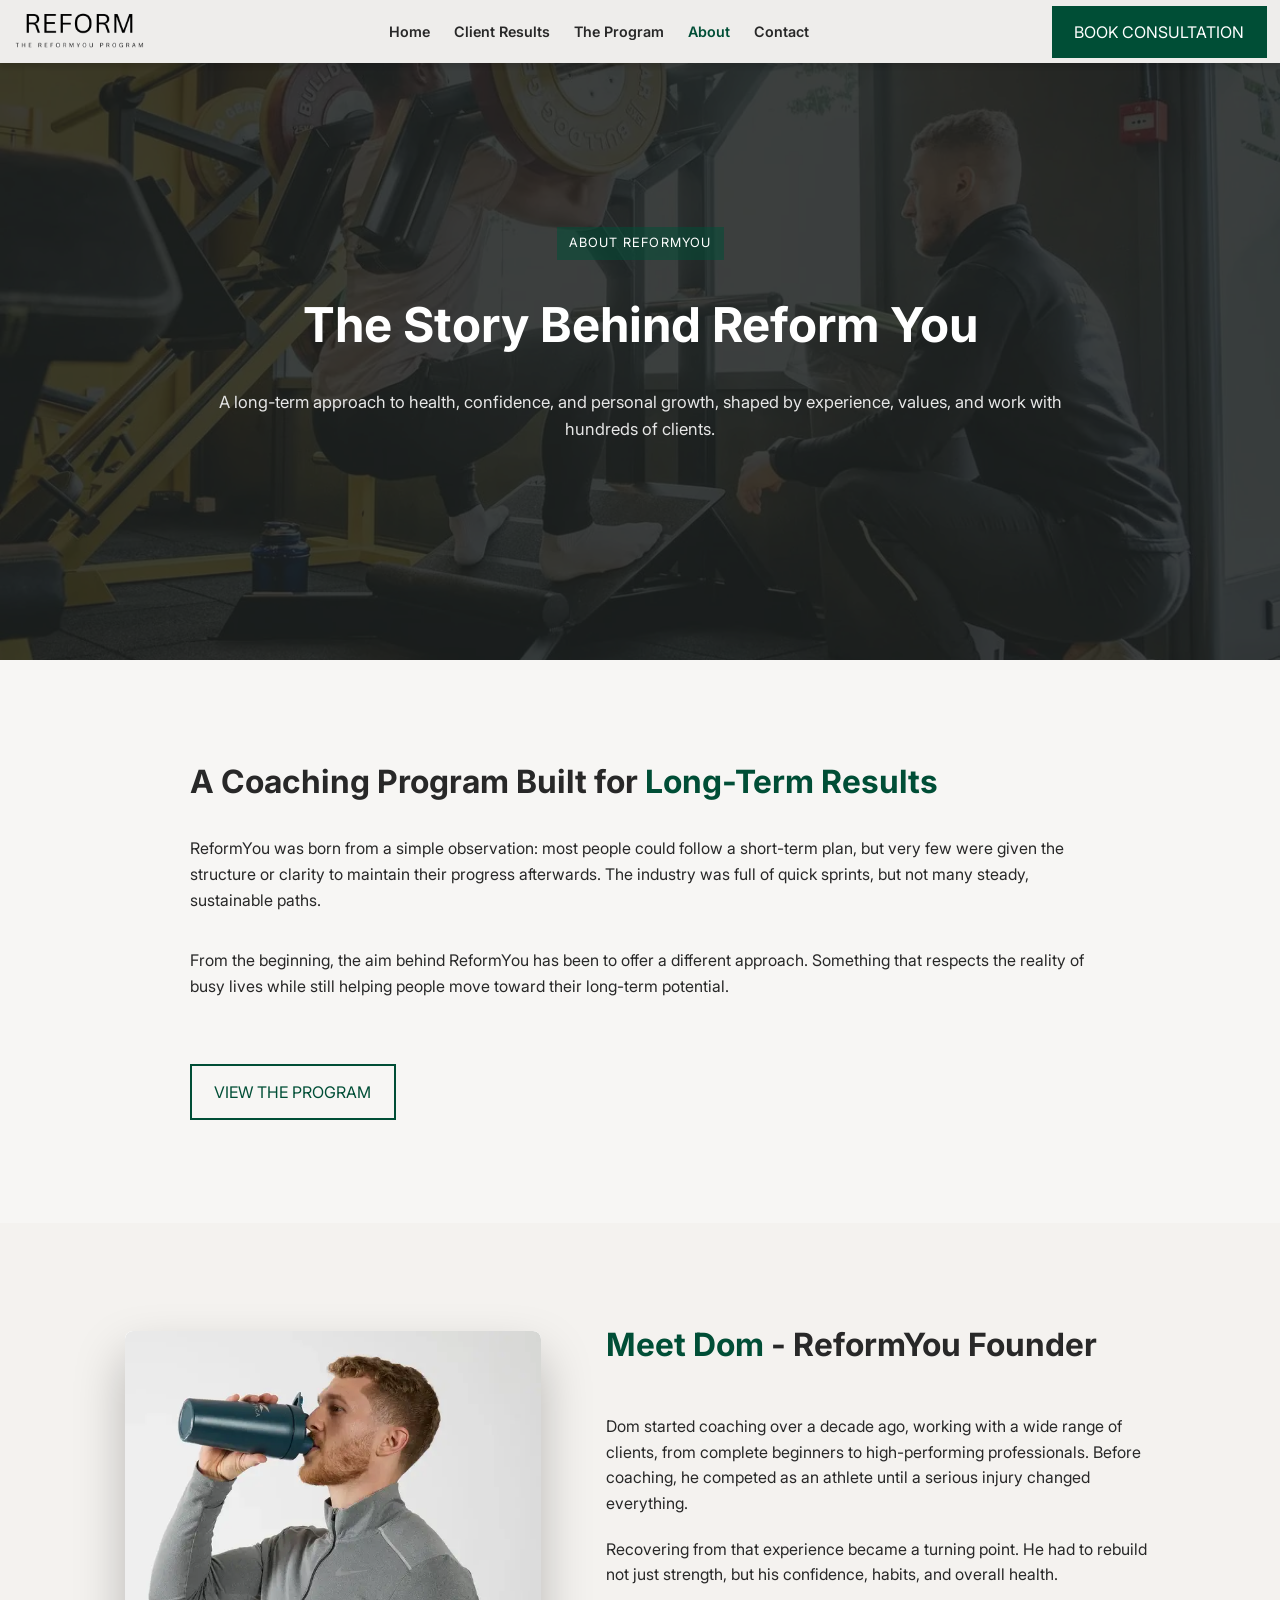
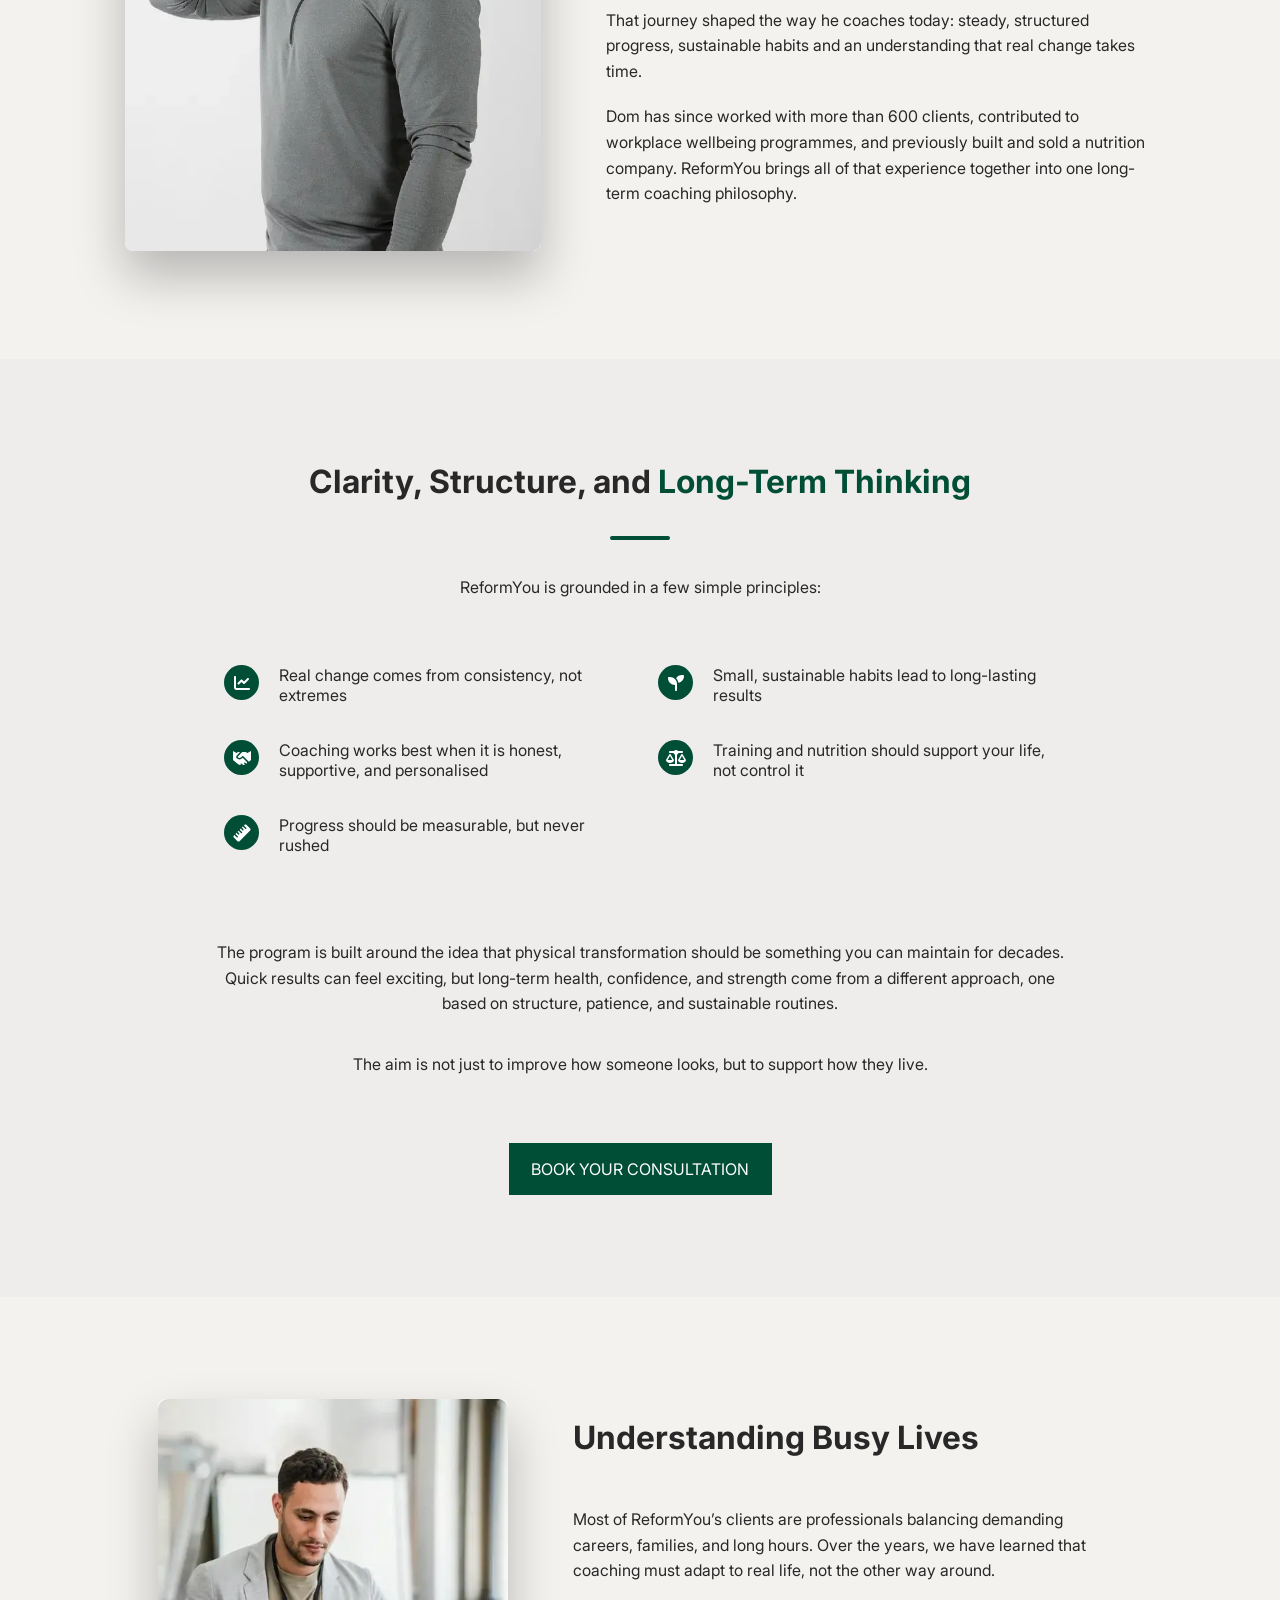
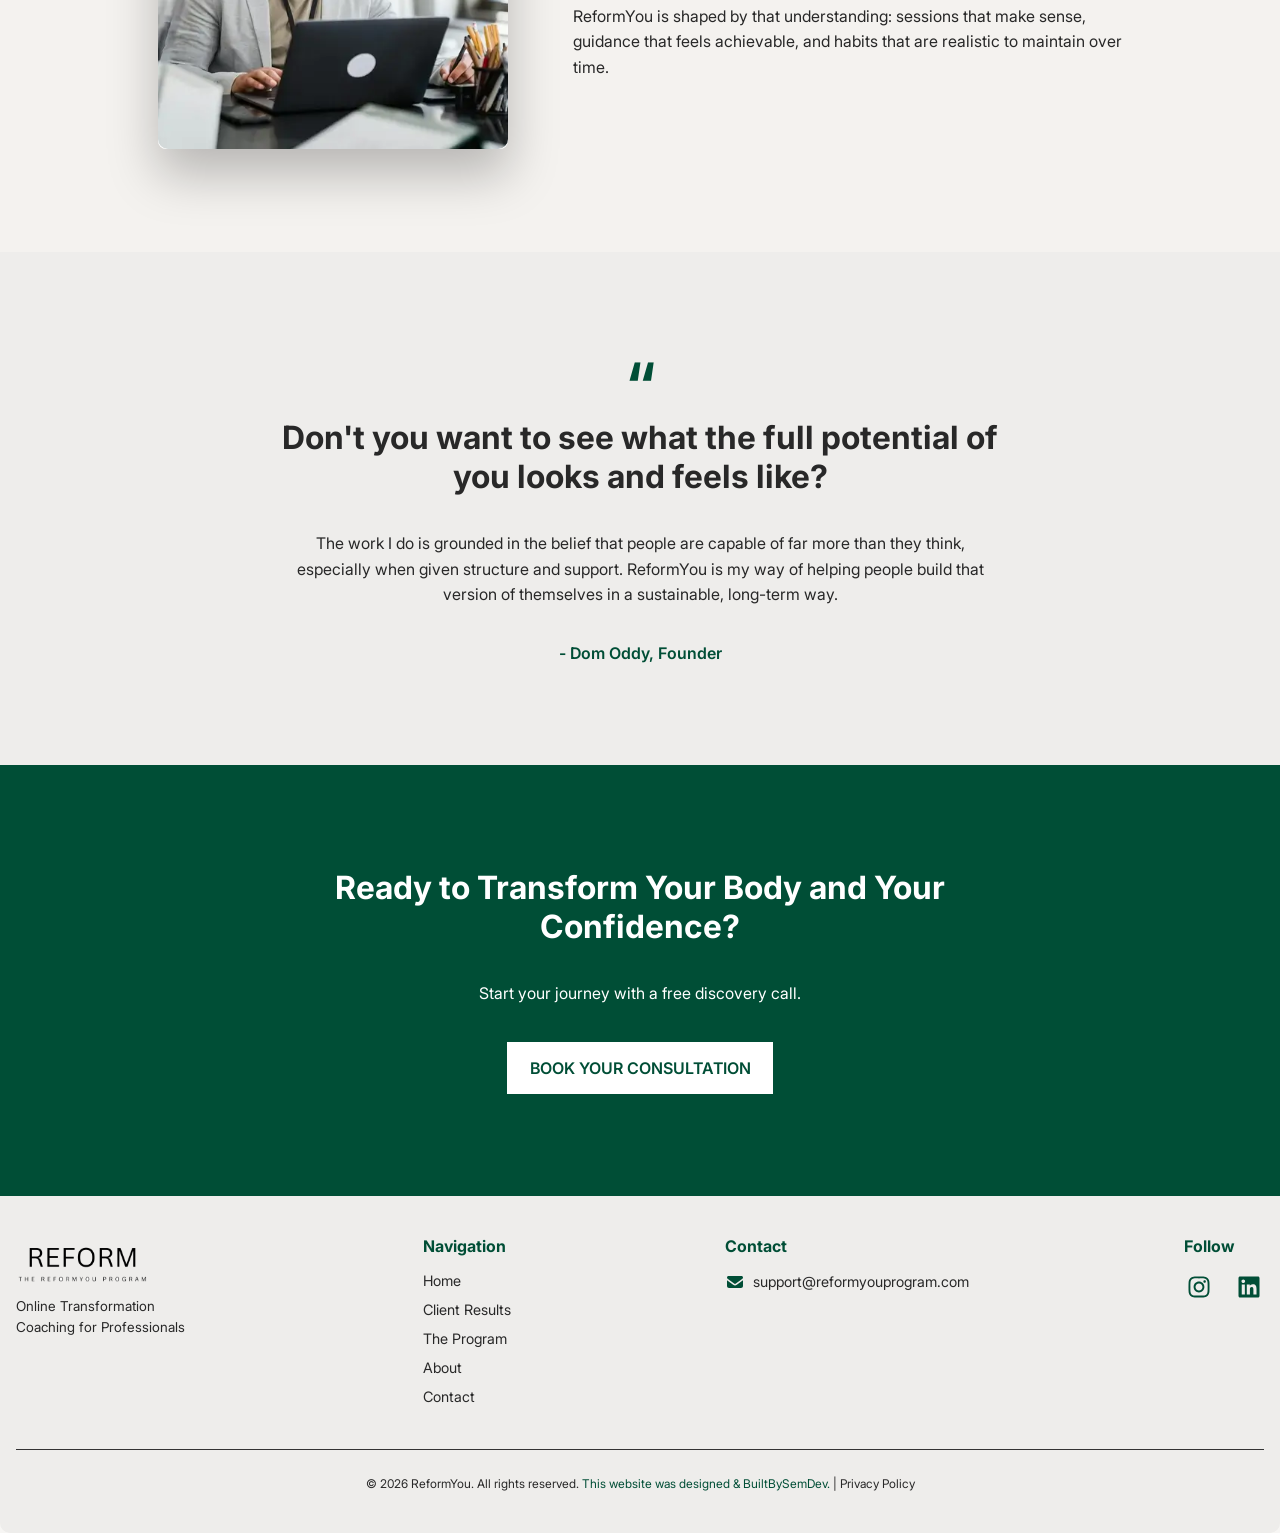
==== commit 3e601ccb: "FEAT: privacy policy" ====
--- a/about/index.html
+++ b/about/index.html
@@ -104,7 +104,7 @@
       <!-- Logo -->
       <a href="/" class="nav1-logo">
         <img alt="ReformYou" 
-          decoding="sync"
+          decoding="async"
           loading="eager"
           fetchpriority="high"
           width="133"
@@ -513,6 +513,7 @@
           rel="noopener noreferrer" class="brand-accent built-by-link">
             This website was designed & BuiltBySemDev.
           </a>
+          | <a href="/privacy-policy/">Privacy Policy</a>
         </p>
       </div>
     </div>
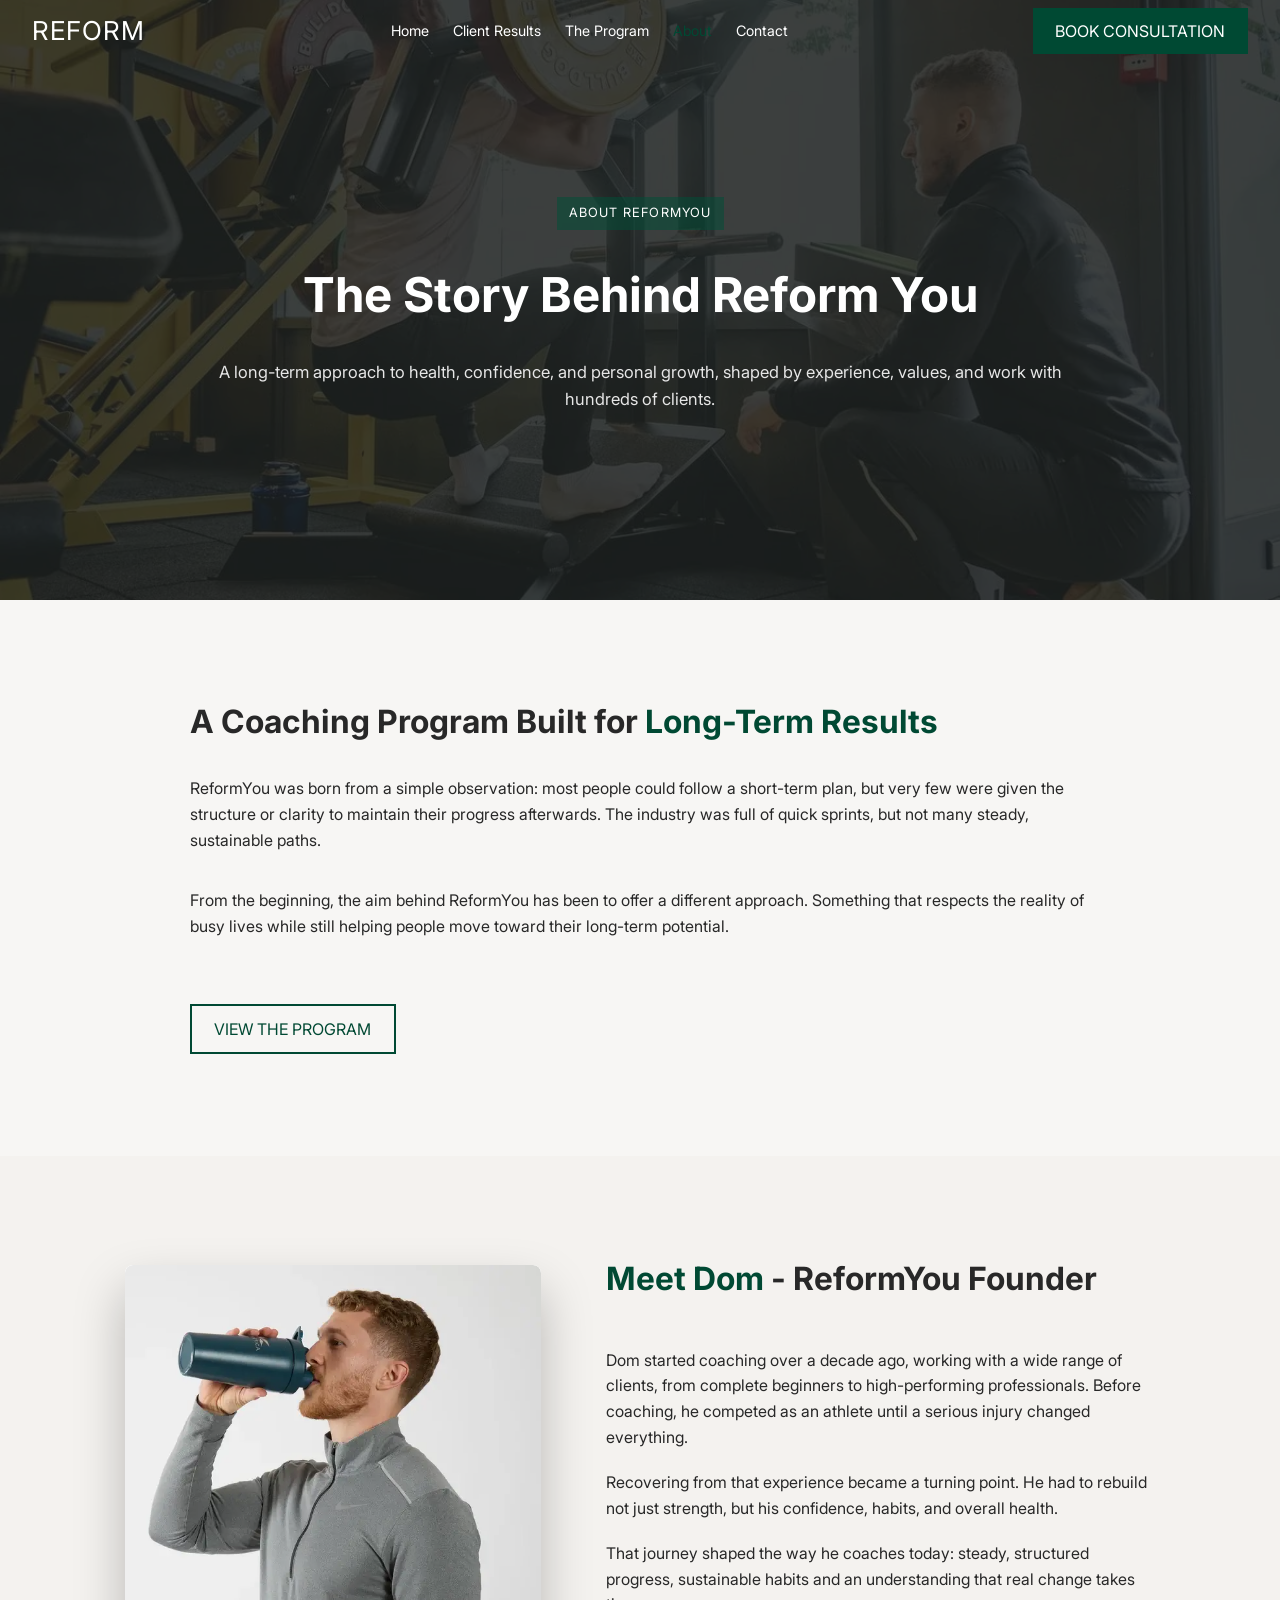
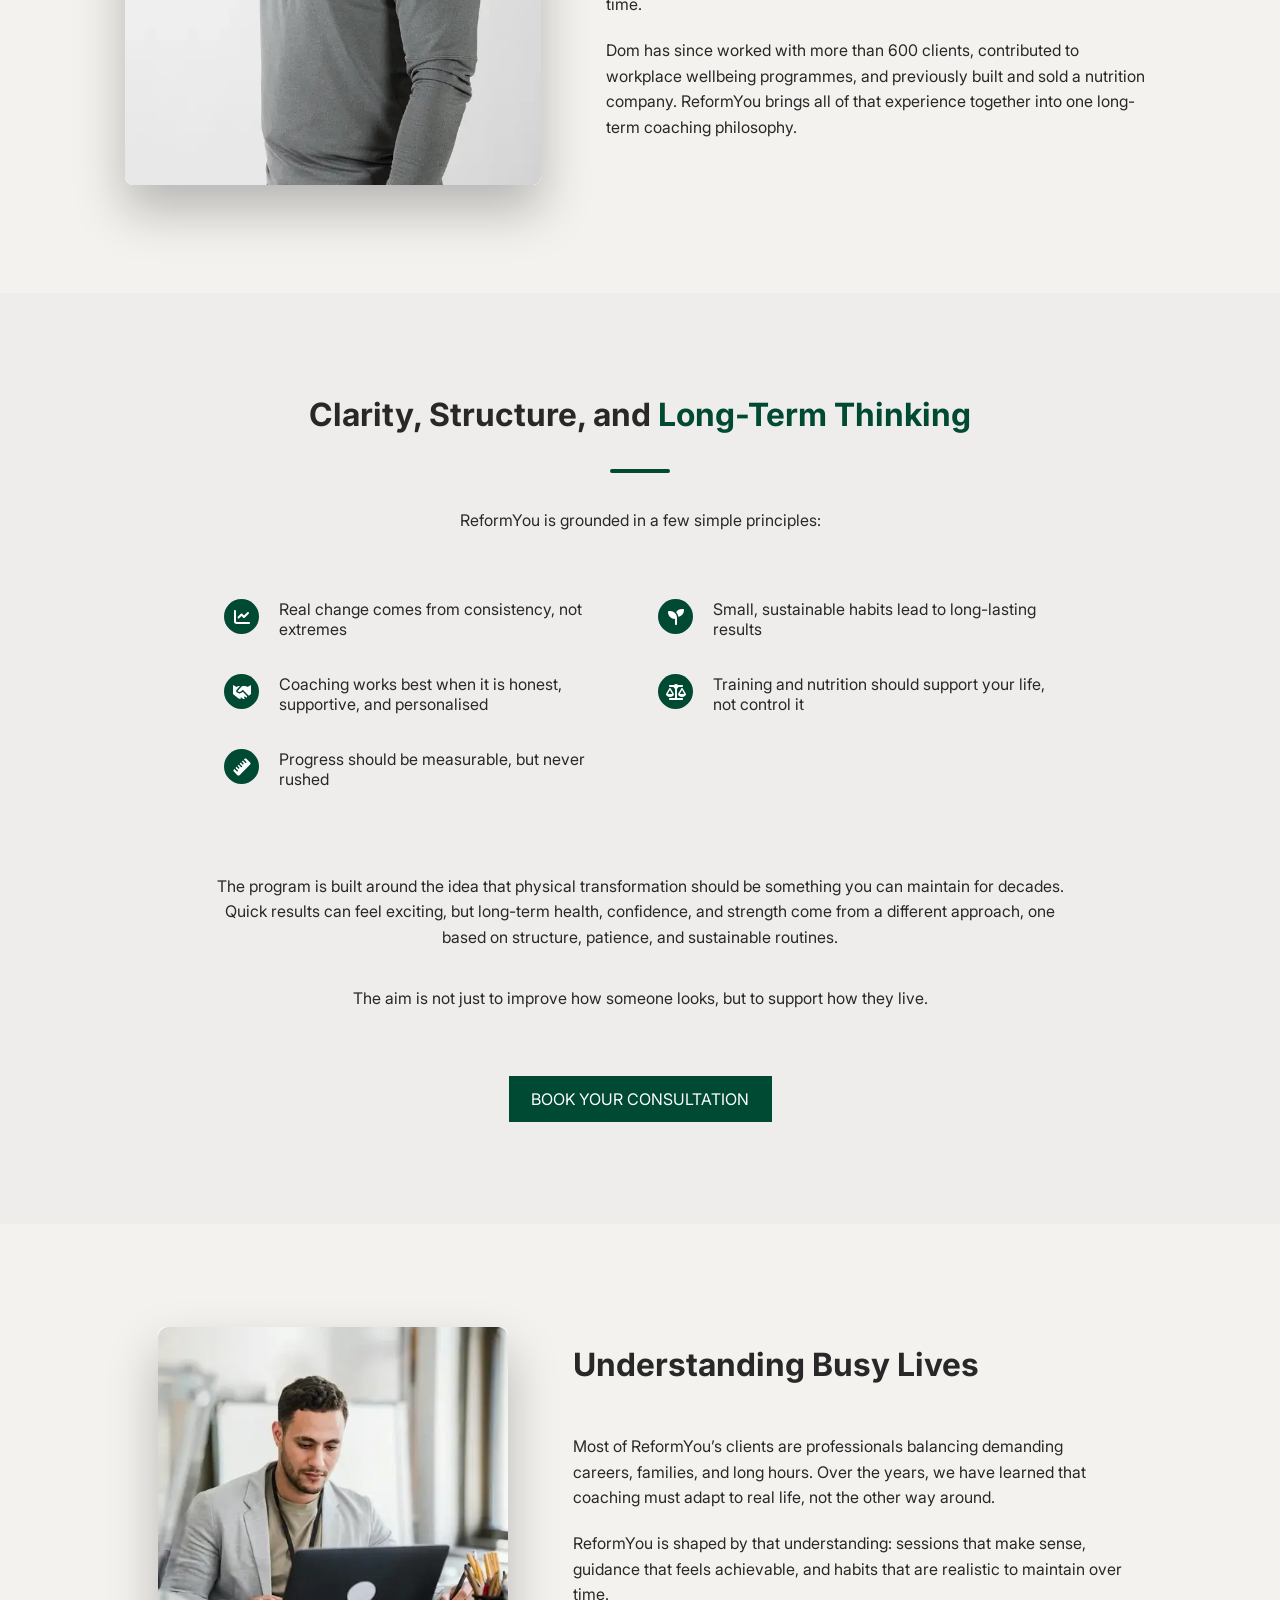
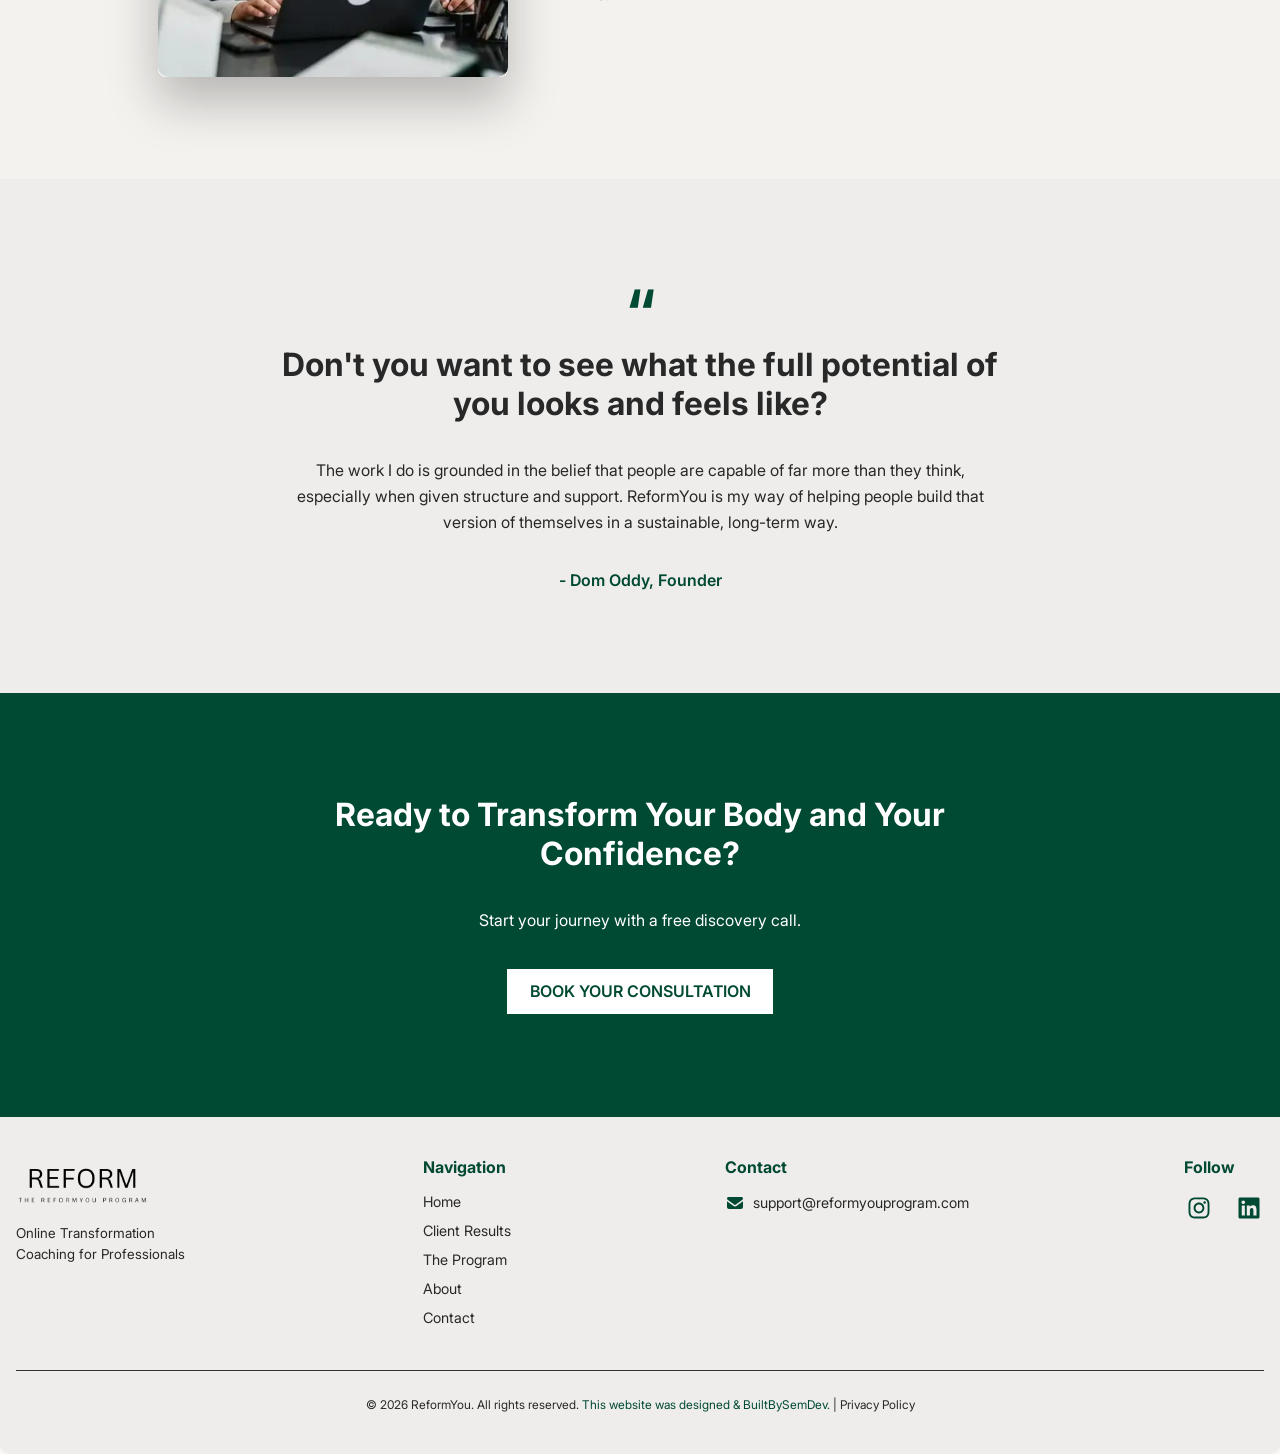
==== commit 78c3e794: "improvements to the header" ====
--- a/about/index.html
+++ b/about/index.html
@@ -103,13 +103,7 @@
     <div class="nav1-container">
       <!-- Logo -->
       <a href="/" class="nav1-logo">
-        <img alt="ReformYou" 
-          decoding="async"
-          loading="eager"
-          fetchpriority="high"
-          width="133"
-          height="60"
-          src="/assets/images/reformyou_logo_nobg.png">
+        <p>REFORM</p>
       </a>
 
       <!-- Nav Menu -->
--- a/assets/css/root.css
+++ b/assets/css/root.css
@@ -4,13 +4,13 @@
   --spaceSmmd: 35px;
   --spaceMd: 50px;
   --spaceLg: 65px;
-  --mainBrandColour: #004E36;
+  --mainBrandColour: #004933;
   --bgColour1: #F7F6F4; 
   --bgColour2: #EEEDEB;
   --bgColour3: #F4F2EF;
   --textColour1: #282828;  
   --maxW: 80rem;
-  --sectionPadding: clamp(6rem, 8vw, 7rem) 1rem;
+  --sectionPadding: clamp(5rem, 8vw, 7rem) 1rem;
   --headerFont: "Inter", system-ui, sans-serif; 
   --bodyFont: "Inter", system-ui, sans-serif; 
 }
--- a/assets/css/root.css
+++ b/assets/css/root.css
@@ -4,13 +4,13 @@
   --spaceSmmd: 35px;
   --spaceMd: 50px;
   --spaceLg: 65px;
-  --mainBrandColour: #004E36;
+  --mainBrandColour: #004933;
   --bgColour1: #F7F6F4; 
   --bgColour2: #EEEDEB;
   --bgColour3: #F4F2EF;
   --textColour1: #282828;  
   --maxW: 80rem;
-  --sectionPadding: clamp(6rem, 8vw, 7rem) 1rem;
+  --sectionPadding: clamp(5rem, 8vw, 7rem) 1rem;
   --headerFont: "Inter", system-ui, sans-serif; 
   --bodyFont: "Inter", system-ui, sans-serif; 
 }
--- a/assets/css/global.css
+++ b/assets/css/global.css
@@ -164,7 +164,7 @@
 /* Button CSS */
 /* Button CSS */
 .cta-button {
-  padding: 1rem 1.4rem;
+  padding: 0.8rem 1.4rem;
   text-decoration: none;
   font-weight: 400;
   font-size: 1rem;
@@ -253,10 +253,18 @@
   left: 50%;
   transform: translateX(-50%);
   width: 100%;
+  background: transparent;
+  z-index: 1000;
+  color: #fff;
+  padding: 0.5rem 2rem;
+  transition: background-color 0.3s ease, box-shadow 0.3s ease;
+}
+
+/* SCROLLED STATE */
+#nav1-navigation.is-scrolled {
   background: var(--bgColour2);
+  color: var(--textColour1);
   box-shadow: 0 4px 4px rgba(0, 0, 0, 0.1);
-  z-index: 1000;
-  padding: 0.1rem 0.8rem;
 }
 
 .nav1-container {
@@ -273,29 +281,20 @@
 
 .nav1-ul li a {
   font-family: var(--bodyFont);
-  font-weight: 500;
+  font-weight: 400;
   color: var(--textColour1);
   text-decoration: none;
   transition: color 0.3s;
 }
 
 .nav1-logo {
-  height: 60px;
-  justify-content: center;
-  padding: 0;
-  width: auto;
-  z-index: 10;
-  display: block;
-}
-
-.nav1-logo img {
-  height: 100%;
-  object-fit: contain;
-  width: auto;
+  text-decoration: none;
+  color: currentColor;
+  font-size: 26px;
+  letter-spacing: 1px;
 }
 
 .nav1-toggle {
-  background: var(--bgColour2);
   border: none;
   border-radius: 4px;
   width: 42px;
@@ -345,7 +344,6 @@
 /* Menu */
 .nav1-ul-wrapper {
   width: 100%;
-  background-color: var(--bgColour2);
   transform: scaleY(0);
   transform-origin: top;
   transition: transform 0.4s;
@@ -388,7 +386,8 @@
 /* Show menu when active */
 #nav1-navigation.nav1-active .nav1-ul-wrapper {
   transform: scaleY(1);
-  transition-delay: 0.2s;
+  transition-delay: 0.3s;
+  opacity: 1;
 }
 
 .nav1-overlay {
@@ -401,12 +400,9 @@
   opacity: 0;
   visibility: hidden;
   transition:
-    transform 0.3s ease,
     opacity 0.4s ease 0.3s,      
     visibility 0.4s linear 0.6s;
   z-index: 90; 
-  transform: scaleY(0);
-  transform-origin: top;
 }
 
 .nav1-overlay.active {
@@ -457,6 +453,10 @@
 
   .header-btn {
     display: block;
+  }
+
+  .nav1-ul li a {
+    color: currentColor;
   }
 }
 
@@ -469,6 +469,7 @@
     transform-origin: top;
     transition: opacity .3s, transform .4s;
     overflow: hidden;
+    opacity: 0;
     position: absolute;
     box-sizing: border-box;
     padding-bottom: 1rem;
--- a/assets/css/global.css
+++ b/assets/css/global.css
@@ -164,7 +164,7 @@
 /* Button CSS */
 /* Button CSS */
 .cta-button {
-  padding: 1rem 1.4rem;
+  padding: 0.8rem 1.4rem;
   text-decoration: none;
   font-weight: 400;
   font-size: 1rem;
@@ -253,10 +253,18 @@
   left: 50%;
   transform: translateX(-50%);
   width: 100%;
+  background: transparent;
+  z-index: 1000;
+  color: #fff;
+  padding: 0.5rem 2rem;
+  transition: background-color 0.3s ease, box-shadow 0.3s ease;
+}
+
+/* SCROLLED STATE */
+#nav1-navigation.is-scrolled {
   background: var(--bgColour2);
+  color: var(--textColour1);
   box-shadow: 0 4px 4px rgba(0, 0, 0, 0.1);
-  z-index: 1000;
-  padding: 0.1rem 0.8rem;
 }
 
 .nav1-container {
@@ -273,29 +281,20 @@
 
 .nav1-ul li a {
   font-family: var(--bodyFont);
-  font-weight: 500;
+  font-weight: 400;
   color: var(--textColour1);
   text-decoration: none;
   transition: color 0.3s;
 }
 
 .nav1-logo {
-  height: 60px;
-  justify-content: center;
-  padding: 0;
-  width: auto;
-  z-index: 10;
-  display: block;
-}
-
-.nav1-logo img {
-  height: 100%;
-  object-fit: contain;
-  width: auto;
+  text-decoration: none;
+  color: currentColor;
+  font-size: 26px;
+  letter-spacing: 1px;
 }
 
 .nav1-toggle {
-  background: var(--bgColour2);
   border: none;
   border-radius: 4px;
   width: 42px;
@@ -345,7 +344,6 @@
 /* Menu */
 .nav1-ul-wrapper {
   width: 100%;
-  background-color: var(--bgColour2);
   transform: scaleY(0);
   transform-origin: top;
   transition: transform 0.4s;
@@ -388,7 +386,8 @@
 /* Show menu when active */
 #nav1-navigation.nav1-active .nav1-ul-wrapper {
   transform: scaleY(1);
-  transition-delay: 0.2s;
+  transition-delay: 0.3s;
+  opacity: 1;
 }
 
 .nav1-overlay {
@@ -401,12 +400,9 @@
   opacity: 0;
   visibility: hidden;
   transition:
-    transform 0.3s ease,
     opacity 0.4s ease 0.3s,      
     visibility 0.4s linear 0.6s;
   z-index: 90; 
-  transform: scaleY(0);
-  transform-origin: top;
 }
 
 .nav1-overlay.active {
@@ -457,6 +453,10 @@
 
   .header-btn {
     display: block;
+  }
+
+  .nav1-ul li a {
+    color: currentColor;
   }
 }
 
@@ -469,6 +469,7 @@
     transform-origin: top;
     transition: opacity .3s, transform .4s;
     overflow: hidden;
+    opacity: 0;
     position: absolute;
     box-sizing: border-box;
     padding-bottom: 1rem;
--- a/assets/css/about.css
+++ b/assets/css/about.css
@@ -8,7 +8,6 @@
   align-items: center;
   color: white;
   overflow: hidden;
-  margin-top: 60px;
   min-height: 600px;
 }
 
@@ -19,7 +18,11 @@
   background:#1d201fda;
   z-index:1;
 }
-.hero-content{ position:relative; z-index:2; }
+.hero-content { 
+  position:relative; 
+  z-index:2; 
+  margin-top: 60px;
+}
 
 .hero-bg-img {
   position: absolute;
--- a/assets/css/about.css
+++ b/assets/css/about.css
@@ -8,7 +8,6 @@
   align-items: center;
   color: white;
   overflow: hidden;
-  margin-top: 60px;
   min-height: 600px;
 }
 
@@ -19,7 +18,11 @@
   background:#1d201fda;
   z-index:1;
 }
-.hero-content{ position:relative; z-index:2; }
+.hero-content { 
+  position:relative; 
+  z-index:2; 
+  margin-top: 60px;
+}
 
 .hero-bg-img {
   position: absolute;
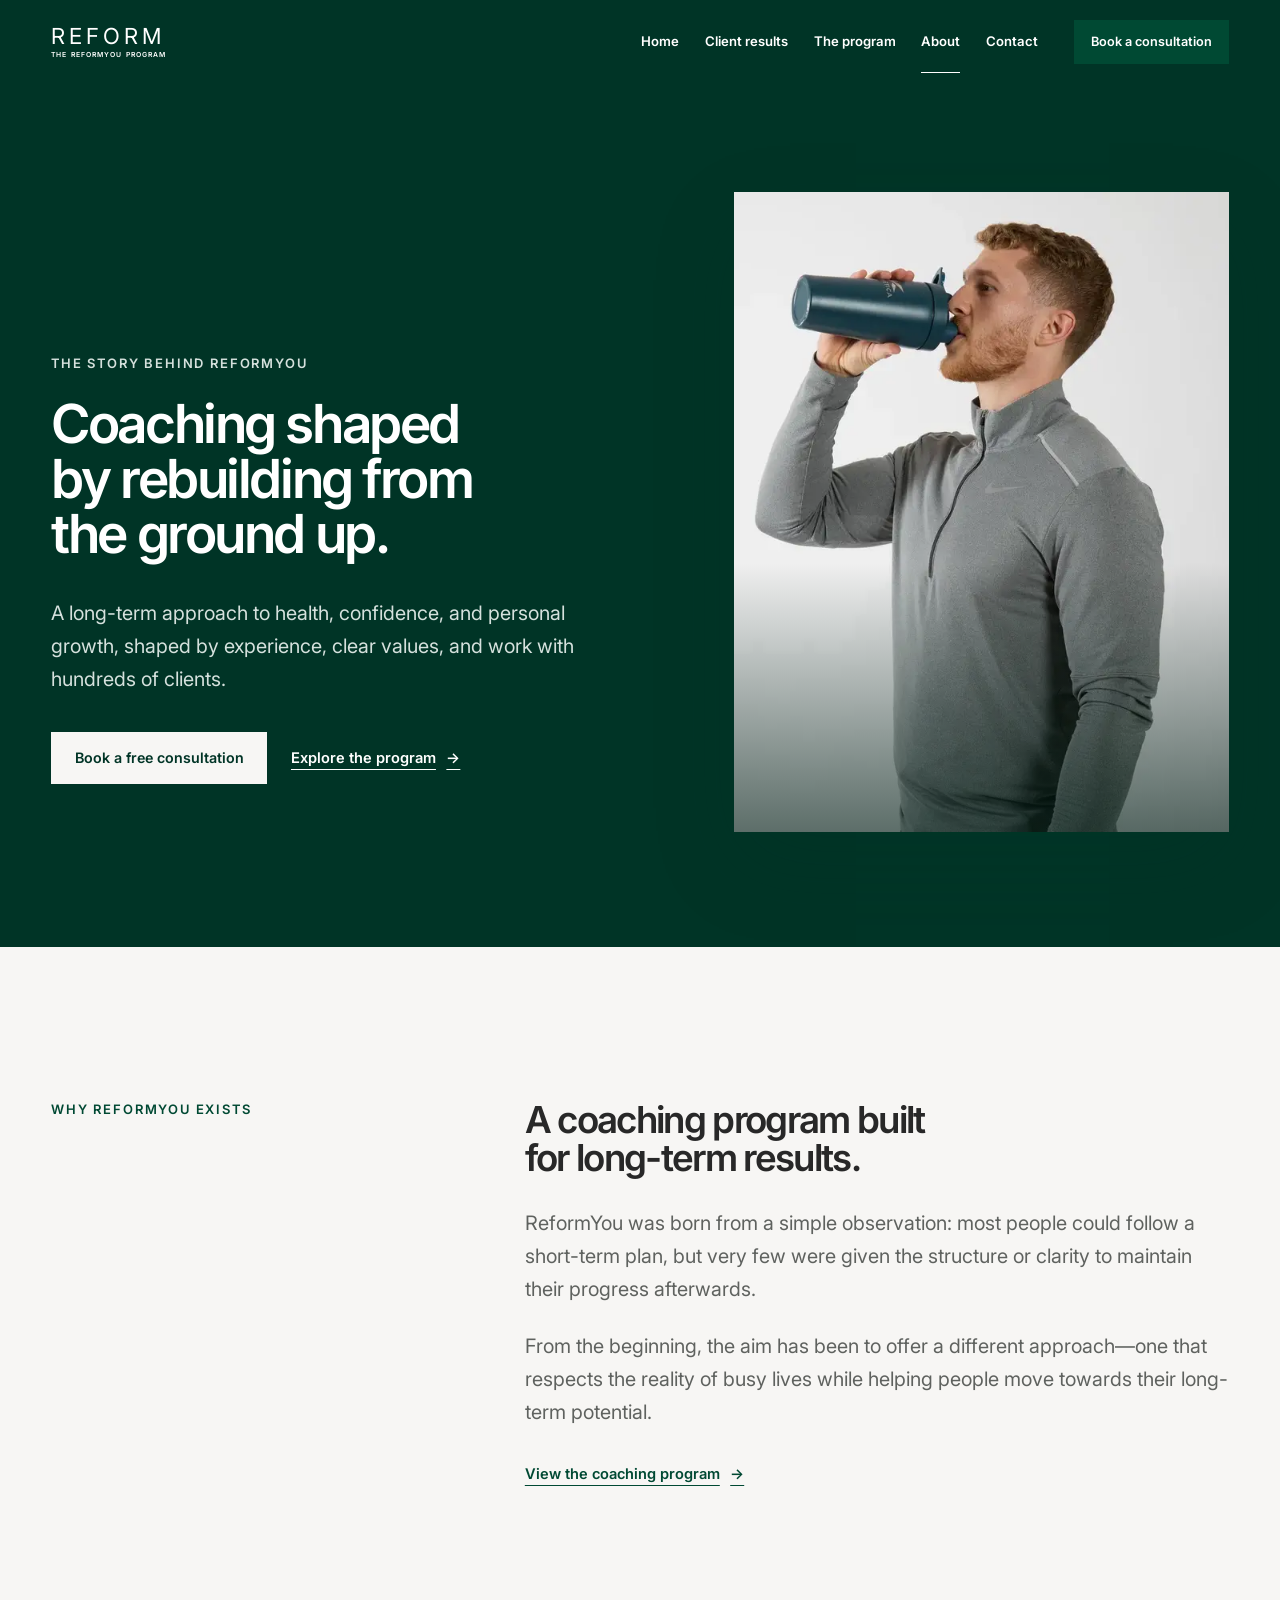
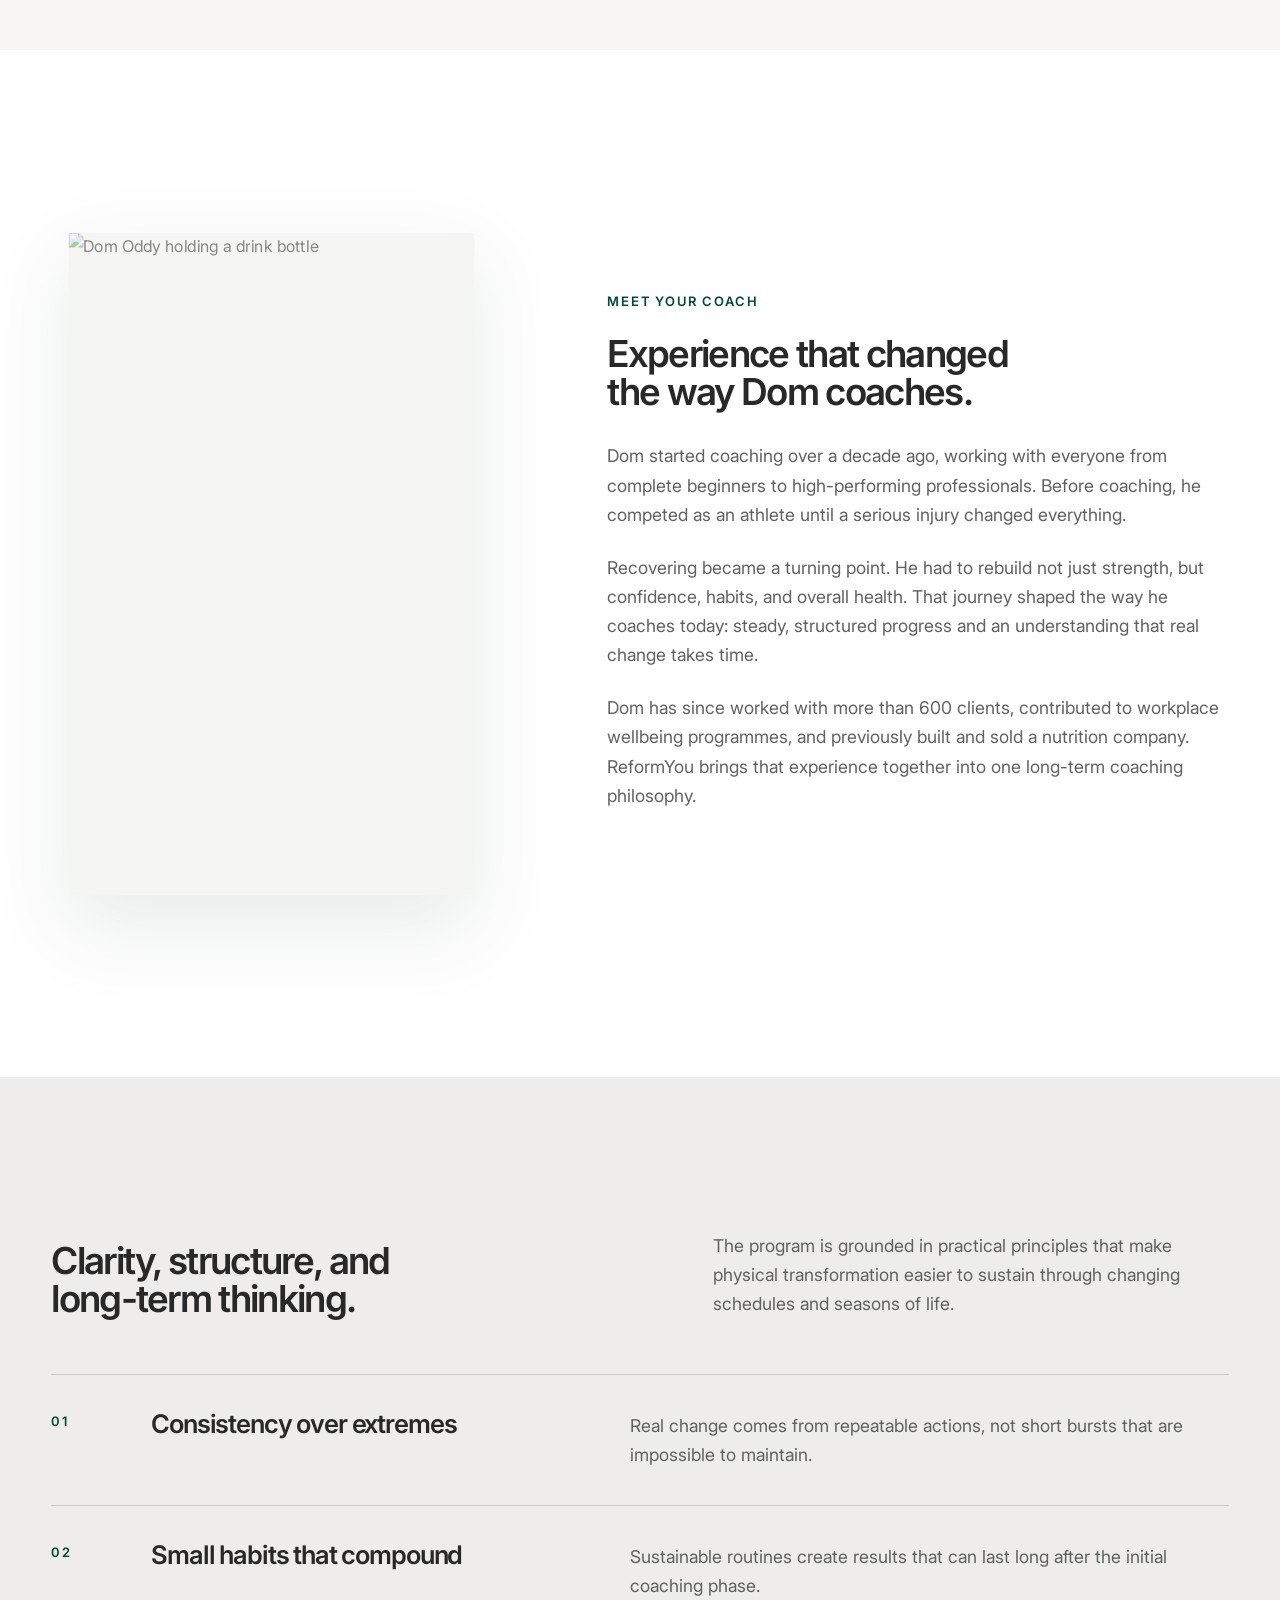
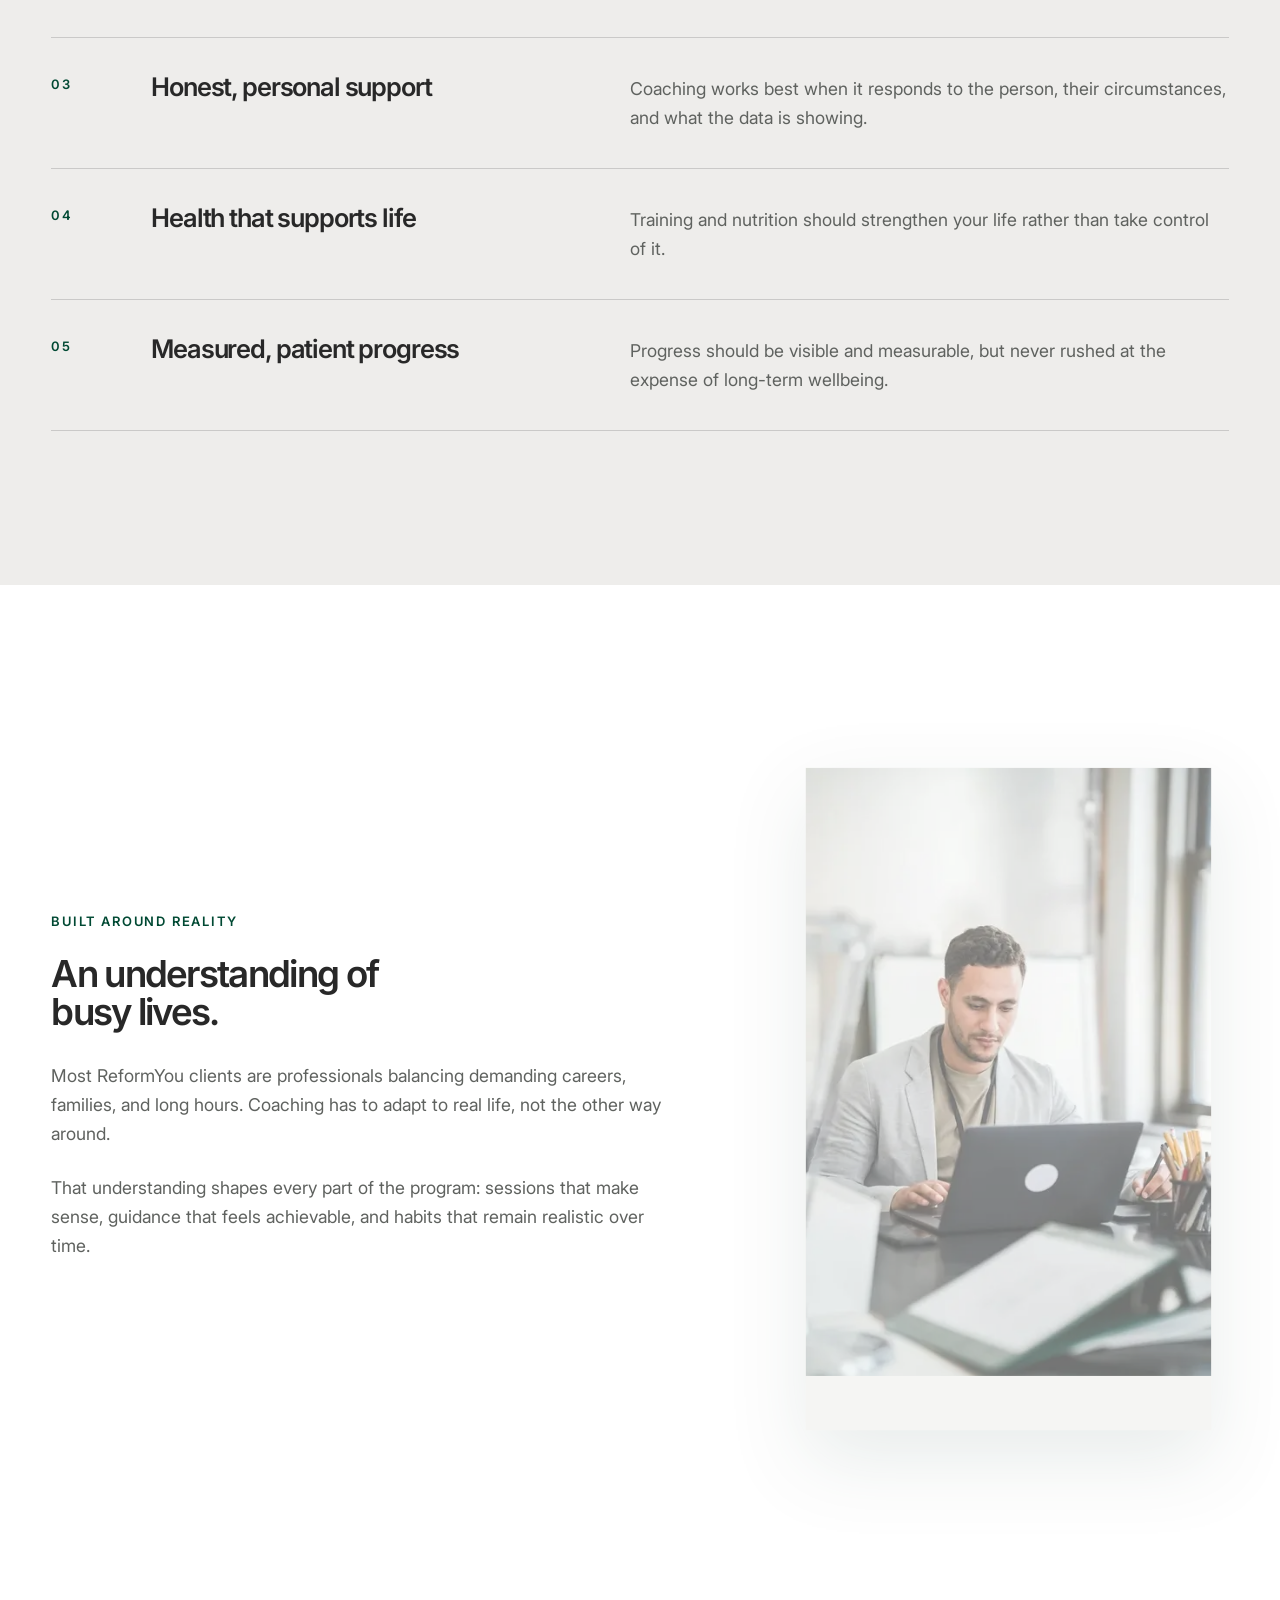
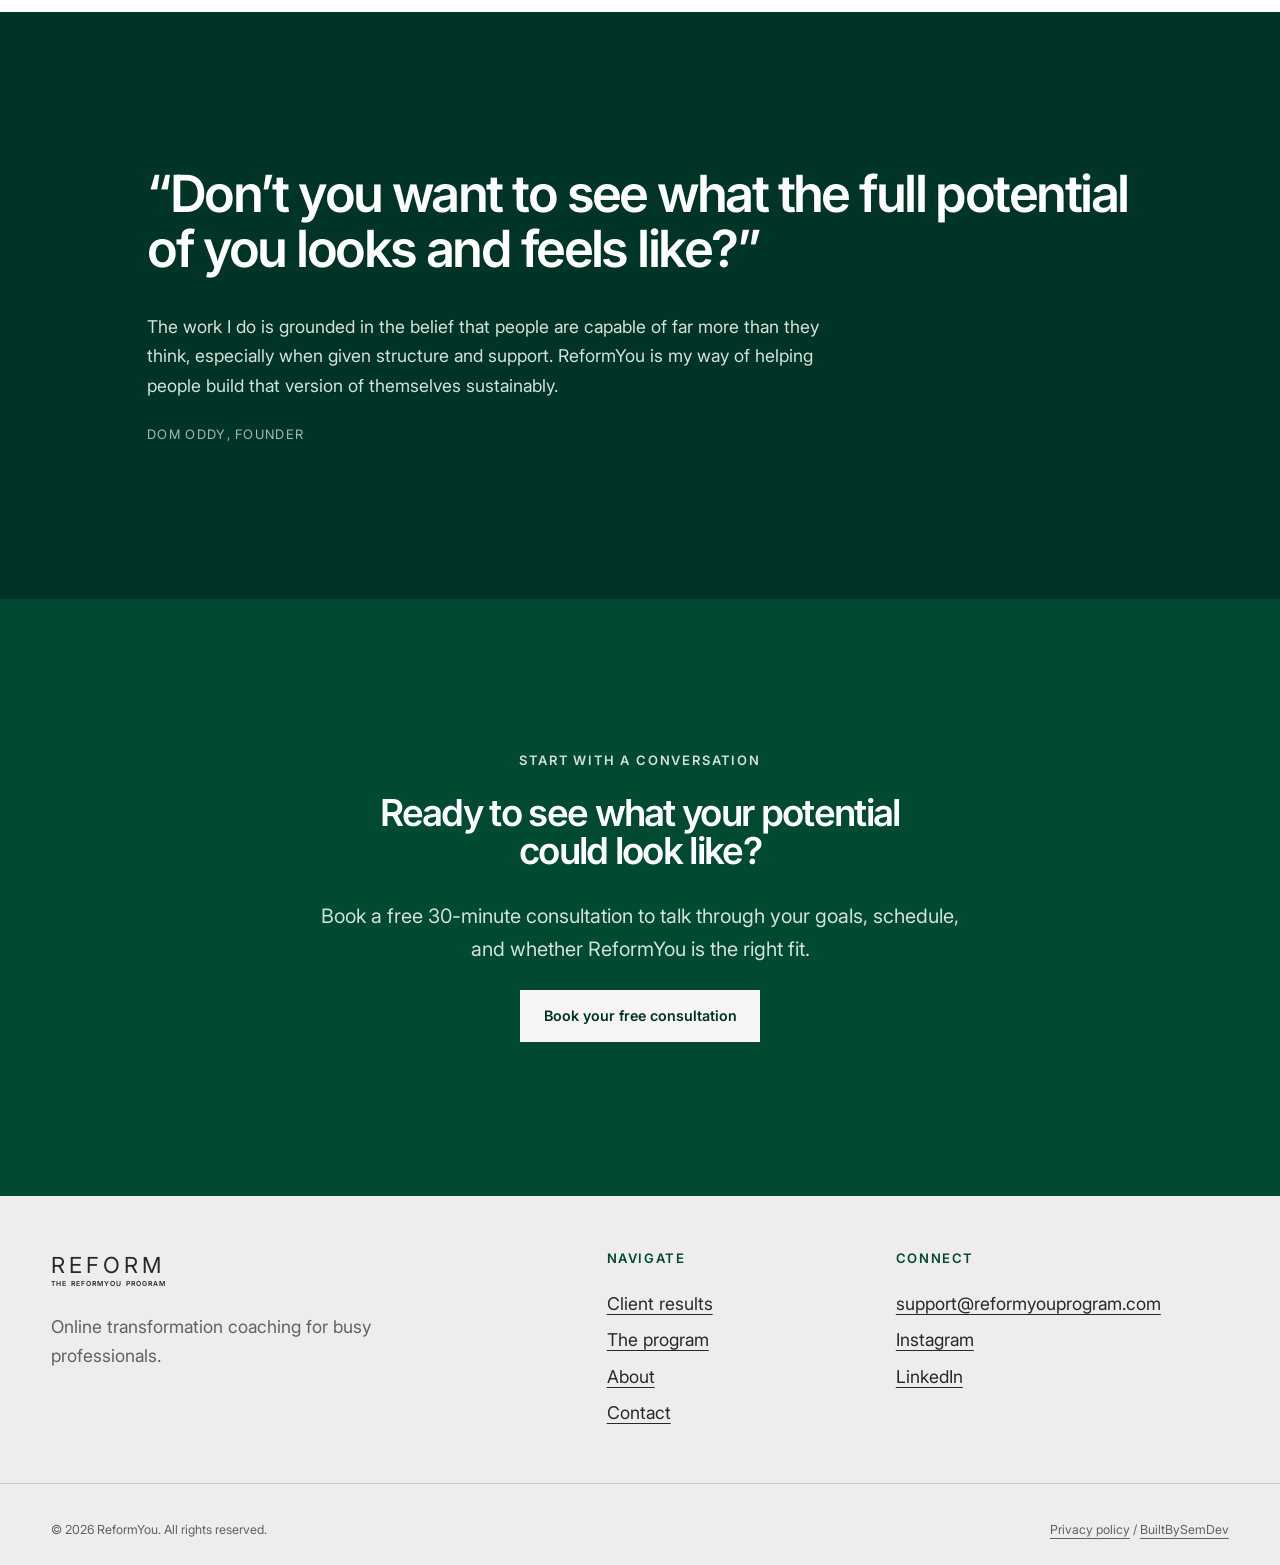
==== commit 0d03d749: "website redesign" ====
--- a/about/index.html
+++ b/about/index.html
@@ -1,520 +1,98 @@
-<!DOCTYPE html>
+<!doctype html>
 <html lang="en-GB">
-<head>
-  <!-- Meta -->
-  <meta charset="UTF-8">
-  <meta name="viewport" content="width=device-width, initial-scale=1.0">
-  <meta name="color-scheme" content="light">
+  <head>
+    <meta charset="UTF-8" />
+    <meta name="viewport" content="width=device-width, initial-scale=1.0" />
+    <meta name="color-scheme" content="light" />
+    <title>About ReformYou | Premium Transformation Coaching</title>
+    <meta name="description" content="Learn about ReformYou and founder Dom Oddy - a transformation coach with 10+ years’ experience helping busy professionals achieve lasting results." />
+    <link rel="canonical" href="https://reformyouprogram.co.uk/about/" />
+    <meta name="robots" content="index, follow, max-snippet:-1, max-image-preview:large, max-video-preview:-1" />
+    <link rel="icon" type="image/png" sizes="32x32" href="/assets/images/reformyou_fc.png" />
+    <link rel="apple-touch-icon" href="/assets/images/reformyou_fc.png" />
+    <meta name="theme-color" content="#003426" />
+    <link rel="preload" href="/assets/fonts/inter-regular.woff2" as="font" type="font/woff2" crossorigin />
+    <link rel="preload" href="/assets/fonts/inter-semibold.woff2" as="font" type="font/woff2" crossorigin />
+    <link rel="preload" as="image" href="/assets/images/reformyou_dom_drink.webp" fetchpriority="high" />
+    <link rel="stylesheet" href="/assets/css/site-root.css" />
+    <link rel="stylesheet" href="/assets/css/site-global.css" />
+    <link rel="stylesheet" href="/assets/css/pages.css" />
+    <meta property="og:type" content="website" />
+    <meta property="og:site_name" content="ReformYou Program" />
+    <meta property="og:url" content="https://reformyouprogram.co.uk/about/" />
+    <meta property="og:title" content="About ReformYou | Premium Transformation Coaching" />
+    <meta property="og:description" content="The story and coaching philosophy behind ReformYou." />
+    <meta property="og:image" content="https://reformyouprogram.co.uk/assets/images/reformyou_socialcard.jpg" />
+  </head>
+  <body>
+    <a class="skip-link" href="#main-content">Skip to main content</a>
+    <header class="site-header" data-header>
+      <div class="container header-inner">
+        <a class="wordmark" href="/" aria-label="ReformYou home"><span class="wordmark-main">REFORM</span><span class="wordmark-sub">THE REFORMYOU PROGRAM</span></a>
+        <button class="menu-toggle" type="button" aria-expanded="false" aria-controls="primary-navigation" aria-label="Open navigation" data-menu-toggle><span></span><span></span></button>
+        <nav class="primary-nav" id="primary-navigation" aria-label="Primary navigation" data-navigation>
+          <ul><li><a href="/">Home</a></li><li><a href="/results/">Client results</a></li><li><a href="/the-program/">The program</a></li><li><a href="/about/" aria-current="page">About</a></li><li><a href="/contact/">Contact</a></li></ul>
+          <a class="button button-small" href="https://nqi8n575vzg.typeform.com/to/FJthHBRt" target="_blank" rel="noopener noreferrer">Book a consultation</a>
+        </nav>
+      </div>
+    </header>
 
-  <!-- Primary SEO -->
-  <title>About ReformYou | Premium Transformation Coaching</title>
-  <meta name="description" content="Learn about ReformYou and founder Dom Oddy - a transformation coach with 10+ years’ experience helping busy professionals achieve lasting results.">
-  <link rel="canonical" href="https://reformyouprogram.com/about/">
-  <meta name="robots" content="index, follow, max-snippet:-1, max-image-preview:large, max-video-preview:-1">
+    <main id="main-content" tabindex="-1">
+      <section class="page-hero" aria-labelledby="about-title">
+        <div class="container page-hero-grid">
+          <div class="page-hero-copy" data-reveal>
+            <p class="eyebrow">The story behind ReformYou</p>
+            <h1 id="about-title">Coaching shaped by rebuilding from the ground up.</h1>
+            <p>A long-term approach to health, confidence, and personal growth, shaped by experience, clear values, and work with hundreds of clients.</p>
+            <div class="page-hero-actions"><a class="button button-light" href="https://nqi8n575vzg.typeform.com/to/FJthHBRt" target="_blank" rel="noopener noreferrer">Book a free consultation</a><a class="text-link text-link-light" href="/the-program/">Explore the program <span aria-hidden="true">&#8594;</span></a></div>
+          </div>
+          <figure class="page-hero-media" data-media-reveal><img src="/assets/images/reformyou_dom_drink.webp" alt="Dom Oddy, founder of ReformYou" width="640" height="800" fetchpriority="high" /></figure>
+        </div>
+      </section>
 
-  <!-- Icons & PWA -->
-  <link rel="icon" type="image/png" sizes="32x32" href="/assets/images/reformyou_fc.png">
-  <link rel="icon" type="image/png" sizes="192x192" href="/assets/images/reformyou_fc.png">
-  <link rel="apple-touch-icon" href="/assets/images/reformyou_fc.png">
-  <meta name="theme-color" content="#EEEDEB">
+      <section class="editorial-intro" aria-labelledby="about-intro-title">
+        <div class="container editorial-grid">
+          <p class="eyebrow">Why ReformYou exists</p>
+          <div class="editorial-copy" data-reveal><h2 id="about-intro-title">A coaching program built for long-term results.</h2><p>ReformYou was born from a simple observation: most people could follow a short-term plan, but very few were given the structure or clarity to maintain their progress afterwards.</p><p>From the beginning, the aim has been to offer a different approach—one that respects the reality of busy lives while helping people move towards their long-term potential.</p><a class="text-link" href="/the-program/">View the coaching program <span aria-hidden="true">&#8594;</span></a></div>
+        </div>
+      </section>
 
-  <!-- Global CSS -->
-  <link rel="preload" href="/assets/css/root.css" as="style">
-  <link rel="stylesheet" href="/assets/css/root.css">
-  <link rel="preload" href="/assets/css/global.css" as="style">
-  <link rel="stylesheet" href="/assets/css/global.css">
+      <section class="media-story" aria-labelledby="dom-title">
+        <div class="container media-story-grid">
+          <figure class="media-frame" data-media-reveal><img src="/assets/images/reformyou_Dom_bottle.webp" alt="Dom Oddy holding a drink bottle" width="640" height="800" loading="lazy" /></figure>
+          <div class="story-copy" data-reveal><p class="eyebrow">Meet your coach</p><h2 id="dom-title">Experience that changed the way Dom coaches.</h2><p>Dom started coaching over a decade ago, working with everyone from complete beginners to high-performing professionals. Before coaching, he competed as an athlete until a serious injury changed everything.</p><p>Recovering became a turning point. He had to rebuild not just strength, but confidence, habits, and overall health. That journey shaped the way he coaches today: steady, structured progress and an understanding that real change takes time.</p><p>Dom has since worked with more than 600 clients, contributed to workplace wellbeing programmes, and previously built and sold a nutrition company. ReformYou brings that experience together into one long-term coaching philosophy.</p></div>
+        </div>
+      </section>
 
-  <!-- Page Specific CSS -->
-  <link rel="preload" href="/assets/css/about.css" as="style">
-  <link rel="stylesheet" href="/assets/css/about.css">
+      <section class="principles" aria-labelledby="principles-title">
+        <div class="container">
+          <div class="split-heading" data-reveal><h2 id="principles-title">Clarity, structure, and long-term thinking.</h2><p>The program is grounded in practical principles that make physical transformation easier to sustain through changing schedules and seasons of life.</p></div>
+          <ol class="border-list">
+            <li data-reveal><span class="item-number">01</span><h3>Consistency over extremes</h3><p>Real change comes from repeatable actions, not short bursts that are impossible to maintain.</p></li>
+            <li data-reveal><span class="item-number">02</span><h3>Small habits that compound</h3><p>Sustainable routines create results that can last long after the initial coaching phase.</p></li>
+            <li data-reveal><span class="item-number">03</span><h3>Honest, personal support</h3><p>Coaching works best when it responds to the person, their circumstances, and what the data is showing.</p></li>
+            <li data-reveal><span class="item-number">04</span><h3>Health that supports life</h3><p>Training and nutrition should strengthen your life rather than take control of it.</p></li>
+            <li data-reveal><span class="item-number">05</span><h3>Measured, patient progress</h3><p>Progress should be visible and measurable, but never rushed at the expense of long-term wellbeing.</p></li>
+          </ol>
+        </div>
+      </section>
 
-  <!-- Head image -->
-  <link
-    rel="preload"
-    as="image"
-    href="/assets/images/reformyou-banner.webp"
-    fetchpriority="high"
-  >
+      <section class="media-story" aria-labelledby="busy-lives-title">
+        <div class="container media-story-grid media-story-grid--reverse">
+          <figure class="media-frame" data-media-reveal><img src="/assets/images/man-in-office.webp" alt="A busy professional working at a desk" width="900" height="1100" loading="lazy" /></figure>
+          <div class="story-copy" data-reveal><p class="eyebrow">Built around reality</p><h2 id="busy-lives-title">An understanding of busy lives.</h2><p>Most ReformYou clients are professionals balancing demanding careers, families, and long hours. Coaching has to adapt to real life, not the other way around.</p><p>That understanding shapes every part of the program: sessions that make sense, guidance that feels achievable, and habits that remain realistic over time.</p></div>
+        </div>
+      </section>
 
-  <!-- Fonts -->
-  <link href="/assets/fonts/inter-regular.woff2" rel="preload" as="font" 
-  crossorigin type="font/woff2">
-  <link href="/assets/fonts/inter-semibold.woff2" rel="preload" as="font" 
-  crossorigin type="font/woff2">
-  <link href="/assets/fonts/inter-bold.woff2" rel="preload" as="font" 
-  crossorigin type="font/woff2">
+      <section class="statement" aria-label="A statement from Dom Oddy"><div class="container statement-inner" data-reveal><blockquote>“Don’t you want to see what the full potential of you looks and feels like?”</blockquote><p>The work I do is grounded in the belief that people are capable of far more than they think, especially when given structure and support. ReformYou is my way of helping people build that version of themselves sustainably.</p><cite>Dom Oddy, founder</cite></div></section>
 
-  <!-- Other head and Json data under here -->
-  <!-- ===== Open Graph ===== -->
-  <meta property="og:type" content="website">
-  <meta property="og:site_name" content="ReformYou Program">
-  <meta property="og:url" content="https://reformyouprogram.com/about/">
-  <meta property="og:title" content="About ReformYou | Premium Transformation Coaching">
-  <meta property="og:description" content="Learn about ReformYou and founder Dom Oddy - a transformation coach with 10+ years’ experience helping busy professionals achieve lasting results.">
-  <meta property="og:image" content="https://reformyouprogram.com/assets/images/reformyou_socialcard.jpg">
-  <meta property="og:image:width" content="1200">
-  <meta property="og:image:height" content="630">
-  <meta property="og:locale" content="en_GB">
+      <section class="page-cta" aria-labelledby="about-cta-title"><div class="container page-cta-inner" data-reveal><p class="eyebrow">Start with a conversation</p><h2 id="about-cta-title">Ready to see what your potential could look like?</h2><p>Book a free 30-minute consultation to talk through your goals, schedule, and whether ReformYou is the right fit.</p><a class="button button-light" href="https://nqi8n575vzg.typeform.com/to/FJthHBRt" target="_blank" rel="noopener noreferrer">Book your free consultation</a></div></section>
+    </main>
 
-  <!-- Json Data -->
- <script type="application/ld+json">
-  {
-    "@context": "https://schema.org",
-    "@type": "AboutPage",
-    "@id": "https://reformyouprogram.com/about/#webpage",
-    "url": "https://reformyouprogram.com/about/",
-    "name": "About ReformYou",
-    "description": "Learn about ReformYou and founder Dom Oddy - a transformation coach with 10+ years’ experience helping busy professionals achieve lasting results.",
-    "inLanguage": "en-GB",
-    "isPartOf": { "@id": "https://reformyouprogram.com/#website" },
-    "about": { "@id": "https://reformyouprogram.com/#organization" },
-    "publisher": { "@id": "https://reformyouprogram.com/#organization" },
-    "primaryImageOfPage": {
-      "@type": "ImageObject",
-      "url": "https://reformyouprogram.com/assets/images/reformyou_socialcard.jpg",
-      "width": 1200,
-      "height": 630
-    },
-    "datePublished": "2026-01-07T09:00:00+00:00",
-    "dateModified": "2026-01-07T09:00:00+00:00"
-  }
-  </script>
-
-  <script type="application/ld+json">
-  {
-    "@context":"https://schema.org",
-    "@type":"BreadcrumbList",
-    "@id": "https://reformyouprogram.com/about/#breadcrumb",
-    "itemListElement":[
-      {"@type":"ListItem","position":1,"name":"Home","item":"https://reformyouprogram.com"},
-      {"@type":"ListItem","position":2,"name":"About","item":"https://reformyouprogram.com/about/"}
-    ]
-  }
-  </script>
-</head>
-
-<body> 
-  <a href="#main-content" class="skip-link">Skip to main content</a>
-  <!-- Nav1 Component Start -->
-  <!-- Nav1 Component Start -->
-
-  <!-- Header -->
-  <header id="nav1-navigation">
-    <div class="nav1-container">
-      <!-- Logo -->
-      <a href="/" class="nav1-logo">
-        <p>REFORM</p>
-      </a>
-
-      <!-- Nav Menu -->
-      <nav class="nav1-nav" aria-label="Primary">
-        <!-- Toggle Button -->
-        <button 
-          class="nav1-toggle" 
-          aria-label="Toggle Navigation"
-          aria-controls="nav-menu"
-          aria-expanded="false"
-          >
-          <div class="nav1-toggle-box">
-            <span class="nav1-line" aria-hidden="true"></span>
-            <span class="nav1-line" aria-hidden="true"></span>
-            <span class="nav1-line" aria-hidden="true"></span>
-          </div>
-        </button>
-
-        <div class="nav1-ul-wrapper" id="nav-menu">
-          <ul class="nav1-ul">
-            <!-- Home -->
-            <li><a href="/">Home</a></li>
-            <li><a href="/results/">Client Results</a></li>
-            <li><a href="/the-program/">The Program</a></li>
-            <li><a href="/about/" class="active" aria-current="page">About</a></li>
-            <li><a href="/contact/">Contact</a></li>
-          </ul>
-          <div class="header-btn">
-            <a href="https://nqi8n575vzg.typeform.com/to/FJthHBRt" target="_blank" 
-            rel="noopener noreferrer" class="cta-button sweep-to-top">BOOK CONSULTATION</a>
-          </div>
-        </div>
-      </nav>
-
-      <div class="header-btn">
-        <a href="https://nqi8n575vzg.typeform.com/to/FJthHBRt" target="_blank" 
-        rel="noopener noreferrer" class="cta-button sweep-to-top">BOOK CONSULTATION</a>
-      </div>
-    </div>
-  </header>
-  <div class="nav1-overlay" id="nav-overlay" aria-hidden="true"></div>
-
-  <!-- Nav1 Component End -->
-  <!-- Nav1 Component End -->
-
-  <!-- Main Content -->
-  <main id="main-content" tabindex="-1">
-    
-    <!-- HERO -->
-    <!-- HERO -->
-    <section
-      id="hero"
-      aria-labelledby="hero-title"
-      aria-describedby="hero-description"
-    >
-      <img
-        class="hero-bg-img"
-        src="/assets/images/reformyou-banner.webp"
-        alt=""
-        aria-hidden="true"
-        fetchpriority="high"
-        decoding="async"
-      >
-
-      <div class="container hero-content">
-        <p class="hero-eyebrow">
-          ABOUT REFORMYOU
-        </p>
-        <h1 id="hero-title">
-          The Story Behind Reform You
-        </h1>
-        <p id="hero-description" class="hero-subtext">
-          A long-term approach to health, confidence, and personal growth, 
-          shaped by experience, values, and work with hundreds of clients.
-        </p>
-      </div>
-    </section>
-
-    <!-- PROGRAM BUILT SECTION -->
-    <!-- PROGRAM BUILT SECTION -->
-    <section id="program-built" aria-labelledby="program-built-heading" aria-describedby="program-built-intro">
-      <div class="container">
-        <div class="built-content">
-          <h2 id="program-built-heading" class="program-built-heading">
-            A Coaching Program Built for <span class="brand-accent">Long-Term Results</span>
-          </h2>
-
-          <p id="program-built-intro" class="program-built-intro">
-            ReformYou was born from a simple observation: most people could follow a short-term plan, 
-            but very few were given the structure or clarity to maintain their progress afterwards. 
-            The industry was full of quick sprints, but not many steady, sustainable paths.
-          </p>
-
-          <p class="program-built-intro">
-            From the beginning, the aim behind ReformYou has been to offer a different approach. Something that respects the 
-            reality of busy lives while still helping people move toward their long-term potential.
-          </p>
-
-          <div class="program-built-cta">
-          <a href="/the-program/" class="cta-button sub-btn sweep-to-top">
-            VIEW THE PROGRAM
-          </a>
-        </div>
-        </div>
-      </div>
-    </section>
-
-    <!-- ABOUT COACH SECTION -->
-    <!-- ABOUT COACH SECTION -->
-    <section id="about-coach" aria-labelledby="about-coach-heading">
-      <div class="container about-coach-grid">
-        <!-- Image -->
-        <div class="img-con">
-          <figure class="about-coach-image-card reveal">
-            <img
-              src="/assets/images/reformyou_dom_drink.webp"
-              alt="Dom Oddy holding a drink bottle."
-              class="about-coach-image"
-              loading="lazy"
-              decoding="async"
-              height="520"
-              width="460"
-            >
-          </figure>
-        </div>
-
-        <!-- Content -->
-        <div class="about-coach-content">
-          <h2 id="about-coach-heading" class="about-coach-heading">
-            <span class="brand-accent">Meet Dom</span> - ReformYou Founder
-          </h2>
-
-          <div class="about-coach-body">
-            <p class="about-coach-text">
-              Dom started coaching over a decade ago, working with a wide range of clients, 
-              from complete beginners to high-performing professionals. Before coaching, 
-              he competed as an athlete until a serious injury changed everything. 
-            </p>
-
-            <p class="about-coach-text">
-              Recovering from that experience became a turning point. 
-              He had to rebuild not just strength, but his confidence, habits, and overall health.
-            </p>
-
-            <p class="about-coach-text">
-              That journey shaped the way he coaches today: steady, structured progress, 
-              sustainable habits and an understanding that real change takes time. 
-            </p>
-
-            <p class="about-coach-text">
-              Dom has since worked with more than 600 clients, contributed to workplace wellbeing programmes, 
-              and previously built and sold a nutrition company. ReformYou brings all of that experience 
-              together into one long-term coaching philosophy.
-            </p>
-          </div>
-        </div>
-      </div>
-    </section>
-
-    <!-- PRINCIPLES SECTION -->
-    <!-- PRINCIPLES SECTION -->
-    <section
-      id="principles"
-      aria-labelledby="principles-heading"
-      aria-describedby="principles-intro"
-    >
-      <div class="container principles-content">
-        <div>
-          <h2 id="principles-heading" class="principles-heading">
-            Clarity, Structure, and <span class="brand-accent">Long-Term Thinking</span>
-          </h2>
-
-          <div class="principles-divider" aria-hidden="true"></div>
-
-          <p id="principles-intro" class="principles-intro">
-            ReformYou is grounded in a few simple principles:
-          </p>
-        </div>
-
-        <ul class="principles-list" role="list">
-          <li class="principles-item reveal">
-            <div class="icon-circle" aria-hidden="true">
-              <svg class="icon" xmlns="http://www.w3.org/2000/svg" viewBox="0 0 640 640" focusable="false" aria-hidden="true" height="25" width="25">
-                <path d="M128 128C128 110.3 113.7 96 96 96C78.3 96 64 110.3 64 128L64 464C64 508.2 99.8 544 144 544L544 544C561.7 544 576 529.7 576 512C576 494.3 561.7 480 544 480L144 480C135.2 480 128 472.8 128 464L128 128zM534.6 214.6C547.1 202.1 547.1 181.8 534.6 169.3C522.1 156.8 501.8 156.8 489.3 169.3L384 274.7L326.6 217.4C314.1 204.9 293.8 204.9 281.3 217.4L185.3 313.4C172.8 325.9 172.8 346.2 185.3 358.7C197.8 371.2 218.1 371.2 230.6 358.7L304 285.3L361.4 342.7C373.9 355.2 394.2 355.2 406.7 342.7L534.7 214.7z"/>
-              </svg>
-            </div>
-            <span>Real change comes from consistency, not extremes</span>
-          </li>
-
-          <li class="principles-item reveal">
-            <div class="icon-circle" aria-hidden="true">
-              <svg class="icon" xmlns="http://www.w3.org/2000/svg" viewBox="0 0 640 640" focusable="false" aria-hidden="true" height="25" width="25">
-                <path d="M576 96C576 204.1 499.4 294.3 397.6 315.4C389.7 257.3 363.6 205 325.1 164.5C365.2 104 433.9 64 512 64L544 64C561.7 64 576 78.3 576 96zM64 160C64 142.3 78.3 128 96 128L128 128C251.7 128 352 228.3 352 352L352 544C352 561.7 337.7 576 320 576C302.3 576 288 561.7 288 544L288 384C164.3 384 64 283.7 64 160z"/>
-              </svg>
-            </div>
-            <span>Small, sustainable habits lead to long-lasting results</span>
-          </li>
-
-          <li class="principles-item reveal">
-            <div class="icon-circle" aria-hidden="true">
-              <svg class="icon" xmlns="http://www.w3.org/2000/svg" viewBox="0 0 640 640" focusable="false" aria-hidden="true" height="25" width="25">
-                <path d="M300.9 149.2L184.3 278.8C179.7 283.9 179.9 291.8 184.8 296.7C215.3 327.2 264.8 327.2 295.3 296.7L327.1 264.9C331.3 260.7 336.6 258.4 342 258C348.8 257.4 355.8 259.7 361 264.9L537.6 440L608 384L608 96L496 160L472.2 144.1C456.4 133.6 437.9 128 418.9 128L348.5 128C347.4 128 346.2 128 345.1 128.1C328.2 129 312.3 136.6 300.9 149.2zM148.6 246.7L255.4 128L215.8 128C190.3 128 165.9 138.1 147.9 156.1L144 160L32 96L32 384L188.4 514.3C211.4 533.5 240.4 544 270.3 544L286 544L279 537C269.6 527.6 269.6 512.4 279 503.1C288.4 493.8 303.6 493.7 312.9 503.1L353.9 544.1L362.9 544.1C382 544.1 400.7 539.8 417.7 531.8L391 505C381.6 495.6 381.6 480.4 391 471.1C400.4 461.8 415.6 461.7 424.9 471.1L456.9 503.1L474.4 485.6C483.3 476.7 485.9 463.8 482 452.5L344.1 315.7L329.2 330.6C279.9 379.9 200.1 379.9 150.8 330.6C127.8 307.6 126.9 270.7 148.6 246.6z"/>
-              </svg>
-            </div>
-            <span>Coaching works best when it is honest, supportive, and personalised</span>
-          </li>
-
-          <li class="principles-item reveal">
-            <div class="icon-circle" aria-hidden="true">
-              <svg class="icon" xmlns="http://www.w3.org/2000/svg" viewBox="0 0 640 640" focusable="false" aria-hidden="true" height="25" width="25">
-                <path d="M384 96L512 96C529.7 96 544 110.3 544 128C544 145.7 529.7 160 512 160L398.4 160C393.2 185.8 375.5 207.1 352 217.3L352 512L512 512C529.7 512 544 526.3 544 544C544 561.7 529.7 576 512 576L128 576C110.3 576 96 561.7 96 544C96 526.3 110.3 512 128 512L288 512L288 217.3C264.5 207 246.8 185.7 241.6 160L128 160C110.3 160 96 145.7 96 128C96 110.3 110.3 96 128 96L256 96C270.6 76.6 293.8 64 320 64C346.2 64 369.4 76.6 384 96zM439.6 384L584.4 384L512 259.8L439.6 384zM512 480C449.1 480 396.8 446 386 401.1C383.4 390.1 387 378.8 392.7 369L487.9 205.8C492.9 197.2 502.1 192 512 192C521.9 192 531.1 197.3 536.1 205.8L631.3 369C637 378.8 640.6 390.1 638 401.1C627.2 445.9 574.9 480 512 480zM126.8 259.8L54.4 384L199.3 384L126.8 259.8zM.9 401.1C-1.7 390.1 1.9 378.8 7.6 369L102.8 205.8C107.8 197.2 117 192 126.9 192C136.8 192 146 197.3 151 205.8L246.2 369C251.9 378.8 255.5 390.1 252.9 401.1C242.1 445.9 189.8 480 126.9 480C64 480 11.7 446 .9 401.1z"/>
-              </svg>
-            </div>
-            <span>Training and nutrition should support your life, not control it</span>
-          </li>
-
-          <li class="principles-item reveal">
-            <div class="icon-circle" aria-hidden="true">
-              <svg class="icon" xmlns="http://www.w3.org/2000/svg" viewBox="0 0 640 640" focusable="false" aria-hidden="true" height="25" width="25">
-                <path d="M241.1 580.2C222.4 598.9 192 598.9 173.2 580.2L60.1 467.1C41.4 448.4 41.4 418 60.1 399.2L77.1 382.2L150.6 455.7C160 465.1 175.2 465.1 184.5 455.7C193.8 446.3 193.9 431.1 184.5 421.8L111 348.3L144.9 314.4L195.8 365.3C205.2 374.7 220.4 374.7 229.7 365.3C239 355.9 239.1 340.7 229.7 331.4L178.8 280.5L212.7 246.6L286.2 320.1C295.6 329.5 310.8 329.5 320.1 320.1C329.4 310.7 329.5 295.5 320.1 286.2L246.6 212.7L280.5 178.8L331.4 229.7C340.8 239.1 356 239.1 365.3 229.7C374.6 220.3 374.7 205.1 365.3 195.8L314.4 144.9L348.3 111L421.8 184.5C431.2 193.9 446.4 193.9 455.7 184.5C465 175.1 465.1 159.9 455.7 150.6L382.2 77.1L399.2 60.1C417.9 41.4 448.3 41.4 467.1 60.1L580.5 172.9C599.2 191.6 599.2 222 580.5 240.8L241.1 580.2z"/>
-              </svg>
-            </div>
-            <span>Progress should be measurable, but never rushed</span>
-          </li>
-        </ul>
-
-        <div class="principles-body">
-          <p>
-            The program is built around the idea that physical transformation should be something you can maintain for
-            decades. Quick results can feel exciting, but long-term health, confidence, and strength come from a different
-            approach, one based on structure, patience, and sustainable routines.
-          </p>
-
-          <p>
-            The aim is not just to improve how someone looks, but to support how they live.
-          </p>
-        </div>
-
-        <div class="principles-cta">
-          <a href="https://nqi8n575vzg.typeform.com/to/FJthHBRt" target="_blank" 
-          rel="noopener noreferrer" class="cta-button sweep-to-top">
-            BOOK YOUR CONSULTATION
-          </a>
-        </div>
-      </div>
-    </section>
-
-    <!-- UNDERSTANDING SECTION -->
-    <!-- UNDERSTANDING SECTION -->
-    <section id="about-coach" aria-labelledby="about-coach-heading">
-      <div class="container about-coach-grid">
-        <!-- Image -->
-        <div class="img-con reveal">
-          <figure class="understanding-image-card hover-up">
-            <img
-              src="/assets/images/man-in-office.webp"
-              alt="Dom Oddy holding a drink bottle."
-              class="understanding-image"
-              loading="lazy"
-              decoding="async"
-              height="350"
-              width="350"
-            >
-          </figure>
-        </div>
-
-        <!-- Content -->
-        <div class="about-coach-content">
-          <h2 id="about-coach-heading" class="about-coach-heading">
-            Understanding Busy Lives
-          </h2>
-
-          <div class="about-coach-body">
-            <p class="about-coach-text">
-              Most of ReformYou’s clients are professionals balancing demanding careers, families, 
-              and long hours. Over the years, we have learned that coaching must adapt to real life, 
-              not the other way around.  
-            </p>
-
-            <p class="about-coach-text">
-              ReformYou is shaped by that understanding: sessions that make sense, guidance that 
-              feels achievable, and habits that are realistic to maintain over time.
-            </p>
-          </div>
-        </div>
-      </div>
-    </section>
-
-    <!-- DOM QUOTE SECTION -->
-    <!-- DOM QUOTE SECTION -->
-    <section id="about-quote" aria-labelledby="about-quote-heading">
-      <div class="container about-quote-inner">
-        <blockquote class="about-quote">
-          <div class="about-quote-mark" aria-hidden="true">“</div>
-
-          <h2 id="about-quote-heading" class="about-quote-heading">
-            Don't you want to see what the full potential of you
-            looks and feels like?
-          </h2>
-
-          <p class="about-quote-body">
-            The work I do is grounded in the belief that people are capable of far more than they think,
-            especially when given structure and support. ReformYou is my way of helping people build that
-            version of themselves in a sustainable, long-term way.
-          </p>
-
-          <footer class="about-quote-footer">
-            <span class="brand-accent">- Dom Oddy, Founder</span>
-          </footer>
-        </blockquote>
-      </div>
-    </section>
-
-
-    <!-- Final CTA -->
-    <!-- Final CTA -->
-    <section
-      id="final-cta"
-      aria-labelledby="final-cta-heading"
-      aria-describedby="final-cta-description"
-    >
-      <div class="container final-cta-content reveal">
-        <h2 id="final-cta-heading">
-          Ready to Transform Your Body and Your Confidence?
-        </h2>
-
-        <p id="final-cta-description">
-          Start your journey with a free discovery call.
-        </p>
-
-        <a href="https://nqi8n575vzg.typeform.com/to/FJthHBRt" target="_blank" 
-        rel="noopener noreferrer" class="cta-button">
-          BOOK YOUR CONSULTATION
-        </a>
-      </div>
-    </section>
-  </main>
-
-  <!-- footer1 Components Start -->
-  <!-- footer1 Components Start -->
-  <footer id="site-footer" role="contentinfo">
-    <div class="container">
-      <div class="footer1-columns">
-        <div class="footer1-brand">
-          <!-- Logo -->
-          <a href="/" class="nav1-logo">
-            <img alt="ReformYou" 
-              decoding="async"
-              loading="lazy"
-              width="133"
-              height="60"
-              src="/assets/images/reformyou_logo_nobg.png">
-          </a>
-          <p class="footer-subline">Online Transformation Coaching for Professionals</p>
-        </div>
-
-        <div class="footer1-links">
-          <h3>Navigation</h3>
-          <ul>
-            <li><a href='/'>Home</a></li>
-            <li><a href="/results/">Client Results</a></li>
-            <li><a href="/the-program/">The Program</a></li>
-            <li><a href="/about/">About</a></li>
-            <li><a href="/contact/">Contact</a></li>
-          </ul>
-        </div>
-
-        <div class="footer1-contact">
-          <h3>Contact</h3>
-          <ul>
-            <li>
-              <svg class="icon" xmlns="http://www.w3.org/2000/svg" viewBox="0 0 640 640" focusable="false" aria-hidden="true" height="25" width="25">
-                <path d="M112 128C85.5 128 64 149.5 64 176C64 191.1 71.1 205.3 83.2 214.4L291.2 370.4C308.3 383.2 331.7 383.2 348.8 370.4L556.8 214.4C568.9 205.3 576 191.1 576 176C576 149.5 554.5 128 528 128L112 128zM64 260L64 448C64 483.3 92.7 512 128 512L512 512C547.3 512 576 483.3 576 448L576 260L377.6 408.8C343.5 434.4 296.5 434.4 262.4 408.8L64 260z"/>
-              </svg>
-              <a href="mailto:support@reformyouprogram.com">support@reformyouprogram.com</a>
-            </li>
-          </ul>
-        </div>
-
-        <div class="footer1-links">
-          <h3>Follow</h3>
-          <div class="footer1-socials">
-            <a href="https://www.instagram.com/dominicoddy/?hl=en" target="_blank" 
-            rel="noopener noreferrer" aria-label="go to Dom Oddy Instagram account">
-              <svg class="icon" xmlns="http://www.w3.org/2000/svg" viewBox="0 0 640 640" focusable="false" height="25" width="25">
-                <path d="M320.3 205C256.8 204.8 205.2 256.2 205 319.7C204.8 383.2 256.2 434.8 319.7 435C383.2 435.2 434.8 383.8 435 320.3C435.2 256.8 383.8 205.2 320.3 205zM319.7 245.4C360.9 245.2 394.4 278.5 394.6 319.7C394.8 360.9 361.5 394.4 320.3 394.6C279.1 394.8 245.6 361.5 245.4 320.3C245.2 279.1 278.5 245.6 319.7 245.4zM413.1 200.3C413.1 185.5 425.1 173.5 439.9 173.5C454.7 173.5 466.7 185.5 466.7 200.3C466.7 215.1 454.7 227.1 439.9 227.1C425.1 227.1 413.1 215.1 413.1 200.3zM542.8 227.5C541.1 191.6 532.9 159.8 506.6 133.6C480.4 107.4 448.6 99.2 412.7 97.4C375.7 95.3 264.8 95.3 227.8 97.4C192 99.1 160.2 107.3 133.9 133.5C107.6 159.7 99.5 191.5 97.7 227.4C95.6 264.4 95.6 375.3 97.7 412.3C99.4 448.2 107.6 480 133.9 506.2C160.2 532.4 191.9 540.6 227.8 542.4C264.8 544.5 375.7 544.5 412.7 542.4C448.6 540.7 480.4 532.5 506.6 506.2C532.8 480 541 448.2 542.8 412.3C544.9 375.3 544.9 264.5 542.8 227.5zM495 452C487.2 471.6 472.1 486.7 452.4 494.6C422.9 506.3 352.9 503.6 320.3 503.6C287.7 503.6 217.6 506.2 188.2 494.6C168.6 486.8 153.5 471.7 145.6 452C133.9 422.5 136.6 352.5 136.6 319.9C136.6 287.3 134 217.2 145.6 187.8C153.4 168.2 168.5 153.1 188.2 145.2C217.7 133.5 287.7 136.2 320.3 136.2C352.9 136.2 423 133.6 452.4 145.2C472 153 487.1 168.1 495 187.8C506.7 217.3 504 287.3 504 319.9C504 352.5 506.7 422.6 495 452z"/></svg>
-            </a>
-            <a href="https://www.linkedin.com/in/dom-oddy-aa098a231/" target="_blank" 
-            rel="noopener noreferrer" aria-label="go to Dom Oddy LinkedIn account">
-              <svg class="icon" xmlns="http://www.w3.org/2000/svg" viewBox="0 0 640 640" focusable="false" height="25" width="25">
-                <path d="M512 96L127.9 96C110.3 96 96 110.5 96 128.3L96 511.7C96 529.5 110.3 544 127.9 544L512 544C529.6 544 544 529.5 544 511.7L544 128.3C544 110.5 529.6 96 512 96zM231.4 480L165 480L165 266.2L231.5 266.2L231.5 480L231.4 480zM198.2 160C219.5 160 236.7 177.2 236.7 198.5C236.7 219.8 219.5 237 198.2 237C176.9 237 159.7 219.8 159.7 198.5C159.7 177.2 176.9 160 198.2 160zM480.3 480L413.9 480L413.9 376C413.9 351.2 413.4 319.3 379.4 319.3C344.8 319.3 339.5 346.3 339.5 374.2L339.5 480L273.1 480L273.1 266.2L336.8 266.2L336.8 295.4L337.7 295.4C346.6 278.6 368.3 260.9 400.6 260.9C467.8 260.9 480.3 305.2 480.3 362.8L480.3 480z"/></svg>
-            </a>
-          </div>
-        </div>
-
-      </div>
-
-      <div class="footer1-bottom">
-        <p class="footer1-copy">© 2026 ReformYou. All rights reserved. 
-          <a href="https://builtbysemdev.com" target="_blank" 
-          rel="noopener noreferrer" class="brand-accent built-by-link">
-            This website was designed & BuiltBySemDev.
-          </a>
-          | <a href="/privacy-policy/">Privacy Policy</a>
-        </p>
-      </div>
-    </div>
-  </footer>
-  <!-- footer1 Components End -->
-  <!-- footer1 Components End -->
-
-  <script src="/assets/js/global.js" defer></script>
-</body>
-</html>+    <footer class="site-footer">
+      <div class="container footer-grid"><div class="footer-brand"><a class="wordmark" href="/" aria-label="ReformYou home"><span class="wordmark-main">REFORM</span><span class="wordmark-sub">THE REFORMYOU PROGRAM</span></a><p>Online transformation coaching for busy professionals.</p></div><div><h2>Navigate</h2><ul><li><a href="/results/">Client results</a></li><li><a href="/the-program/">The program</a></li><li><a href="/about/">About</a></li><li><a href="/contact/">Contact</a></li></ul></div><div><h2>Connect</h2><ul><li><a href="mailto:support@reformyouprogram.com">support@reformyouprogram.com</a></li><li><a href="https://www.instagram.com/dominicoddy/?hl=en" target="_blank" rel="noopener noreferrer">Instagram</a></li><li><a href="https://www.linkedin.com/in/dom-oddy-aa098a231/" target="_blank" rel="noopener noreferrer">LinkedIn</a></li></ul></div></div>
+      <div class="container footer-bottom"><p>&copy; 2026 ReformYou. All rights reserved.</p><p><a href="/privacy-policy/">Privacy policy</a> <span aria-hidden="true">/</span> <a href="https://builtbysemdev.com" target="_blank" rel="noopener noreferrer">BuiltBySemDev</a></p></div>
+    </footer>
+    <script src="/assets/js/vendor/gsap.min.js" defer></script><script src="/assets/js/vendor/ScrollTrigger.min.js" defer></script><script src="/assets/js/home.js" defer></script>
+  </body>
+</html>
--- a/assets/css/site-root.css
+++ b/assets/css/site-root.css
@@ -0,0 +1,50 @@
+@font-face {
+  font-family: "Inter";
+  src: url("../fonts/inter-regular.woff2") format("woff2");
+  font-style: normal;
+  font-weight: 400;
+  font-display: swap;
+}
+
+@font-face {
+  font-family: "Inter";
+  src: url("../fonts/inter-semibold.woff2") format("woff2");
+  font-style: normal;
+  font-weight: 600;
+  font-display: swap;
+}
+
+:root {
+  --color-brand: #004933;
+  --color-brand-deep: #003426;
+  --color-ink: #282828;
+  --color-ink-soft: #5f625f;
+  --color-cream: #f7f6f4;
+  --color-stone: #eeedeb;
+  --color-stone-deep: #dedbd5;
+  --color-white: #ffffff;
+  --color-line: rgba(40, 40, 40, 0.18);
+  --font-heading: "Inter", system-ui, sans-serif;
+  --font-body: "Inter", system-ui, sans-serif;
+  --text-small: 0.8125rem;
+  --text-body: clamp(1rem, 0.96rem + 0.18vw, 1.125rem);
+  --text-lead: clamp(1.08rem, 1.02rem + 0.28vw, 1.3rem);
+  --heading-1: clamp(3rem, 4.2vw, 4.65rem);
+  --heading-2: clamp(2.1rem, 2.9vw, 3.3rem);
+  --heading-3: clamp(1.3rem, 1.4vw, 1.6rem);
+  --space-2xs: 0.5rem;
+  --space-xs: 0.75rem;
+  --space-sm: 1rem;
+  --space-md: 1.5rem;
+  --space-lg: 2.25rem;
+  --space-xl: 3.5rem;
+  --space-2xl: clamp(5rem, 9vw, 8rem);
+  --space-3xl: clamp(6.5rem, 12vw, 11rem);
+  --container-max: 86rem;
+  --container-gutter: clamp(1.25rem, 4vw, 4rem);
+  --radius-small: 0.4rem;
+  --radius-medium: 0.8rem;
+  --transition-fast: 180ms ease;
+  --transition-slow: 650ms cubic-bezier(0.22, 1, 0.36, 1);
+  --shadow-media: 0 2rem 5rem rgba(0, 52, 38, 0.16);
+}
--- a/assets/css/site-global.css
+++ b/assets/css/site-global.css
@@ -0,0 +1,452 @@
+*,
+*::before,
+*::after {
+  box-sizing: border-box;
+}
+
+html {
+  scroll-behavior: smooth;
+  scroll-padding-top: 6.5rem;
+}
+
+body {
+  margin: 0;
+  background: var(--color-cream);
+  color: var(--color-ink);
+  font-family: var(--font-body);
+  font-size: var(--text-body);
+  line-height: 1.65;
+  overflow-x: hidden;
+  text-rendering: optimizeLegibility;
+}
+
+body.menu-open {
+  overflow: hidden;
+}
+
+main {
+  overflow-x: hidden;
+  width: 100%;
+  max-width: 100%;
+}
+
+img {
+  display: block;
+  max-width: 100%;
+}
+
+a {
+  color: inherit;
+}
+
+button,
+a {
+  -webkit-tap-highlight-color: transparent;
+}
+
+button,
+input,
+textarea,
+select {
+  font: inherit;
+}
+
+h1,
+h2,
+h3,
+p,
+figure,
+blockquote {
+  margin-top: 0;
+}
+
+h1,
+h2,
+h3 {
+  color: inherit;
+  font-family: var(--font-heading);
+  font-weight: 600;
+  letter-spacing: -0.045em;
+  line-height: 1.02;
+}
+
+h1 {
+  font-size: var(--heading-1);
+}
+
+h2 {
+  font-size: var(--heading-2);
+}
+
+h3 {
+  font-size: var(--heading-3);
+}
+
+p {
+  margin-bottom: var(--space-md);
+}
+
+.container {
+  width: min(100%, var(--container-max));
+  margin-inline: auto;
+  padding-inline: var(--container-gutter);
+}
+
+.skip-link {
+  position: fixed;
+  top: 0.75rem;
+  left: 0.75rem;
+  z-index: 1000;
+  padding: 0.75rem 1rem;
+  background: var(--color-white);
+  color: var(--color-brand);
+  font-weight: 600;
+  transform: translateY(-150%);
+}
+
+.skip-link:focus {
+  transform: translateY(0);
+}
+
+:focus-visible {
+  outline: 3px solid var(--color-white);
+  outline-offset: 3px;
+  box-shadow: 0 0 0 6px var(--color-brand);
+}
+
+.visually-hidden {
+  width: 1px;
+  height: 1px;
+  position: absolute;
+  padding: 0;
+  margin: -1px;
+  overflow: hidden;
+  clip: rect(0, 0, 0, 0);
+  white-space: nowrap;
+  border: 0;
+}
+
+.eyebrow,
+.card-kicker {
+  margin-bottom: var(--space-md);
+  color: var(--color-brand);
+  font-size: var(--text-small);
+  font-weight: 600;
+  letter-spacing: 0.14em;
+  line-height: 1.35;
+  text-transform: uppercase;
+}
+
+.button {
+  display: inline-flex;
+  min-height: 3.25rem;
+  align-items: center;
+  justify-content: center;
+  padding: 0.85rem 1.4rem;
+  border: 1px solid var(--color-brand);
+  border-radius: 0;
+  background: var(--color-brand);
+  color: var(--color-white);
+  font-size: 0.9rem;
+  font-weight: 600;
+  line-height: 1.2;
+  text-align: center;
+  text-decoration: none;
+  transition: background-color var(--transition-fast), color var(--transition-fast), transform var(--transition-fast);
+}
+
+.button:hover {
+  background: var(--color-brand-deep);
+  transform: translateY(-2px);
+}
+
+.button-light {
+  border-color: var(--color-cream);
+  background: var(--color-cream);
+  color: var(--color-brand-deep);
+}
+
+.button-light:hover {
+  background: var(--color-white);
+}
+
+.button-small {
+  min-height: 2.75rem;
+  padding: 0.7rem 1rem;
+  font-size: 0.8rem;
+}
+
+.text-link {
+  display: inline-flex;
+  min-height: 2.75rem;
+  align-items: center;
+  gap: 0.65rem;
+  color: var(--color-brand);
+  font-size: 0.92rem;
+  font-weight: 600;
+  text-underline-offset: 0.35rem;
+}
+
+.text-link span {
+  transition: transform var(--transition-fast);
+}
+
+.text-link:hover span {
+  transform: translateX(0.3rem);
+}
+
+.text-link-light {
+  color: var(--color-white);
+}
+
+.site-header {
+  position: fixed;
+  top: 0;
+  right: 0;
+  left: 0;
+  z-index: 100;
+  color: var(--color-white);
+  transition: background-color var(--transition-fast), color var(--transition-fast), box-shadow var(--transition-fast);
+}
+
+.site-header.is-scrolled,
+.site-header.is-open {
+  background: rgba(247, 246, 244, 0.96);
+  color: var(--color-ink);
+  box-shadow: 0 1px 0 var(--color-line);
+  backdrop-filter: blur(14px);
+}
+
+.header-inner {
+  min-height: 5.25rem;
+  display: flex;
+  align-items: center;
+  justify-content: space-between;
+  gap: var(--space-lg);
+}
+
+.wordmark {
+  display: inline-flex;
+  flex-direction: column;
+  flex: 0 0 auto;
+  color: inherit;
+  line-height: 1;
+  text-decoration: none;
+}
+
+.wordmark-main {
+  font-size: 1.38rem;
+  font-weight: 400;
+  letter-spacing: 0.18em;
+}
+
+.wordmark-sub {
+  margin-top: 0.35rem;
+  font-size: 0.43rem;
+  font-weight: 600;
+  letter-spacing: 0.16em;
+}
+
+.primary-nav {
+  display: flex;
+  align-items: center;
+  gap: var(--space-lg);
+}
+
+.primary-nav ul {
+  display: flex;
+  align-items: center;
+  gap: clamp(1rem, 2vw, 2rem);
+  padding: 0;
+  margin: 0;
+  list-style: none;
+}
+
+.primary-nav ul a {
+  position: relative;
+  display: inline-flex;
+  min-height: 2.75rem;
+  align-items: center;
+  font-size: 0.83rem;
+  font-weight: 600;
+  text-decoration: none;
+}
+
+.primary-nav ul a::after {
+  content: "";
+  position: absolute;
+  right: 0;
+  bottom: -0.55rem;
+  left: 0;
+  height: 1px;
+  background: currentColor;
+  transform: scaleX(0);
+  transform-origin: right;
+  transition: transform var(--transition-fast);
+}
+
+.primary-nav ul a:hover::after,
+.primary-nav ul a[aria-current="page"]::after {
+  transform: scaleX(1);
+  transform-origin: left;
+}
+
+.menu-toggle {
+  display: none;
+  width: 3rem;
+  height: 3rem;
+  padding: 0;
+  border: 0;
+  background: transparent;
+  color: inherit;
+}
+
+.menu-toggle span {
+  display: block;
+  width: 1.6rem;
+  height: 1px;
+  margin: 0.38rem auto;
+  background: currentColor;
+  transition: transform var(--transition-fast);
+}
+
+.site-footer {
+  padding: var(--space-xl) 0 var(--space-md);
+  background: var(--color-stone);
+}
+
+.footer-grid {
+  display: grid;
+  grid-template-columns: 1.5fr 0.7fr 1fr;
+  gap: var(--space-xl);
+}
+
+.footer-brand p {
+  max-width: 22rem;
+  margin-top: var(--space-md);
+  color: var(--color-ink-soft);
+}
+
+.site-footer h2 {
+  margin-bottom: var(--space-md);
+  color: var(--color-brand);
+  font-size: 0.82rem;
+  letter-spacing: 0.12em;
+  text-transform: uppercase;
+}
+
+.site-footer ul {
+  display: grid;
+  gap: 0.45rem;
+  padding: 0;
+  margin: 0;
+  list-style: none;
+}
+
+.site-footer a {
+  text-decoration-thickness: 1px;
+  text-underline-offset: 0.25rem;
+}
+
+.site-footer li a {
+  display: inline-flex;
+  min-height: 1.75rem;
+  align-items: center;
+}
+
+.footer-bottom {
+  display: flex;
+  justify-content: space-between;
+  gap: var(--space-md);
+  padding-top: var(--space-lg);
+  margin-top: var(--space-xl);
+  border-top: 1px solid var(--color-line);
+  color: var(--color-ink-soft);
+  font-size: 0.78rem;
+}
+
+.footer-bottom p {
+  margin: 0;
+}
+
+@media (max-width: 62rem) {
+  .menu-toggle {
+    display: block;
+  }
+
+  .site-header.is-open .menu-toggle span:first-child {
+    transform: translateY(0.22rem) rotate(45deg);
+  }
+
+  .site-header.is-open .menu-toggle span:last-child {
+    transform: translateY(-0.22rem) rotate(-45deg);
+  }
+
+  .primary-nav {
+    position: fixed;
+    top: 5.25rem;
+    right: 0;
+    left: 0;
+    height: calc(100dvh - 5.25rem);
+    padding: var(--space-xl) var(--container-gutter);
+    background: var(--color-cream);
+    color: var(--color-ink);
+    flex-direction: column;
+    align-items: stretch;
+    justify-content: space-between;
+    opacity: 0;
+    pointer-events: none;
+    transform: translateY(-1rem);
+    transition: opacity var(--transition-fast), transform var(--transition-fast);
+  }
+
+  .site-header.is-open .primary-nav {
+    opacity: 1;
+    pointer-events: auto;
+    transform: translateY(0);
+  }
+
+  .primary-nav ul {
+    align-items: stretch;
+    flex-direction: column;
+    gap: 0;
+  }
+
+  .primary-nav ul a {
+    display: block;
+    padding: 0.7rem 0;
+    border-bottom: 1px solid var(--color-line);
+    font-size: clamp(1.4rem, 5vw, 2.3rem);
+    font-weight: 400;
+    letter-spacing: -0.03em;
+  }
+
+  .primary-nav ul a::after {
+    display: none;
+  }
+}
+
+@media (max-width: 44rem) {
+  .footer-grid {
+    grid-template-columns: 1fr;
+  }
+
+  .footer-bottom {
+    flex-direction: column;
+  }
+}
+
+@media (prefers-reduced-motion: reduce) {
+  html {
+    scroll-behavior: auto;
+  }
+
+  *,
+  *::before,
+  *::after {
+    scroll-behavior: auto;
+    transition-duration: 0.01ms !important;
+    animation-duration: 0.01ms !important;
+    animation-iteration-count: 1 !important;
+  }
+}
--- a/assets/css/pages.css
+++ b/assets/css/pages.css
@@ -0,0 +1,746 @@
+/* =========================
+   SHARED PAGE HERO
+========================= */
+.page-hero {
+  padding: clamp(9.5rem, 16vw, 12rem) 0 var(--space-2xl);
+  background: var(--color-brand-deep);
+  color: var(--color-white);
+}
+
+.page-hero-grid {
+  display: grid;
+  grid-template-columns: minmax(0, 1.08fr) minmax(20rem, 0.92fr);
+  gap: clamp(3rem, 8vw, 8rem);
+  align-items: end;
+}
+
+.page-hero-copy {
+  max-width: 49rem;
+  padding-bottom: clamp(1rem, 4vw, 3rem);
+}
+
+.page-hero .eyebrow {
+  color: #d5e1dd;
+}
+
+.page-hero h1 {
+  max-width: 13ch;
+  margin-bottom: var(--space-lg);
+}
+
+.page-hero-copy > p:not(.eyebrow) {
+  max-width: 41rem;
+  color: #d5e1dd;
+  font-size: var(--text-lead);
+}
+
+.page-hero-actions,
+.action-row {
+  display: flex;
+  align-items: center;
+  flex-wrap: wrap;
+  gap: var(--space-md);
+  margin-top: var(--space-lg);
+}
+
+.page-hero-media {
+  position: relative;
+  min-height: clamp(28rem, 50vw, 42rem);
+  margin: 0;
+  overflow: hidden;
+  background: #173f34;
+  box-shadow: var(--shadow-media);
+}
+
+.page-hero-media::after {
+  content: "";
+  position: absolute;
+  inset: 0;
+  background: linear-gradient(180deg, transparent 58%, rgba(0, 29, 21, 0.6));
+  pointer-events: none;
+}
+
+.page-hero-media img {
+  width: 100%;
+  height: 100%;
+  position: absolute;
+  inset: 0;
+  object-fit: cover;
+  transition: transform var(--transition-slow);
+}
+
+.page-hero-media:hover img {
+  transform: scale(1.035);
+}
+
+.page-hero--compact {
+  padding-bottom: var(--space-xl);
+}
+
+.page-hero--compact .page-hero-grid {
+  grid-template-columns: minmax(0, 1fr) minmax(16rem, 0.42fr);
+}
+
+.page-hero--compact .page-hero-media {
+  min-height: clamp(18rem, 31vw, 28rem);
+}
+
+/* =========================
+   EDITORIAL INTRO
+========================= */
+.editorial-intro {
+  padding: var(--space-3xl) 0;
+  background: var(--color-cream);
+}
+
+.editorial-grid {
+  display: grid;
+  grid-template-columns: minmax(13rem, 0.48fr) minmax(0, 1.52fr);
+  gap: var(--space-xl);
+  align-items: start;
+}
+
+.editorial-copy {
+  max-width: 51rem;
+  margin-left: auto;
+}
+
+.editorial-copy h2 {
+  max-width: 18ch;
+}
+
+.editorial-copy p {
+  max-width: 44rem;
+  color: var(--color-ink-soft);
+  font-size: var(--text-lead);
+}
+
+/* =========================
+   MEDIA STORY
+========================= */
+.media-story {
+  padding: var(--space-3xl) 0;
+  background: var(--color-white);
+}
+
+.media-story-grid {
+  display: grid;
+  grid-template-columns: minmax(20rem, 0.83fr) minmax(0, 1.17fr);
+  gap: clamp(3rem, 9vw, 9rem);
+  align-items: center;
+}
+
+.media-story-grid--reverse {
+  grid-template-columns: minmax(0, 1.17fr) minmax(20rem, 0.83fr);
+}
+
+.media-story-grid--reverse .media-frame {
+  order: 2;
+}
+
+.media-frame {
+  min-height: clamp(32rem, 58vw, 45rem);
+  margin: 0;
+  overflow: hidden;
+  background: var(--color-stone);
+  box-shadow: var(--shadow-media);
+}
+
+.media-frame img {
+  width: 100%;
+  height: 100%;
+  object-fit: cover;
+  transition: transform var(--transition-slow);
+}
+
+.media-frame:hover img {
+  transform: scale(1.035);
+}
+
+.story-copy h2 {
+  max-width: 17ch;
+}
+
+.story-copy > p:not(.eyebrow) {
+  max-width: 43rem;
+  color: var(--color-ink-soft);
+}
+
+/* =========================
+   PRINCIPLES / BORDER LISTS
+========================= */
+.principles,
+.method-section {
+  padding: var(--space-3xl) 0;
+  background: var(--color-stone);
+}
+
+.split-heading {
+  display: grid;
+  grid-template-columns: minmax(0, 1.08fr) minmax(18rem, 0.92fr);
+  gap: var(--space-xl);
+  align-items: end;
+  margin-bottom: var(--space-xl);
+}
+
+.split-heading h2 {
+  max-width: 17ch;
+  margin-bottom: 0;
+}
+
+.split-heading > p {
+  max-width: 37rem;
+  margin-bottom: 0;
+  color: var(--color-ink-soft);
+}
+
+.border-list {
+  padding: 0;
+  margin: 0;
+  border-top: 1px solid var(--color-line);
+  list-style: none;
+}
+
+.border-list li {
+  display: grid;
+  grid-template-columns: 4rem minmax(0, 0.85fr) minmax(18rem, 1.15fr);
+  gap: var(--space-lg);
+  align-items: start;
+  padding: var(--space-lg) 0;
+  border-bottom: 1px solid var(--color-line);
+}
+
+.item-number {
+  color: var(--color-brand);
+  font-size: var(--text-small);
+  font-weight: 600;
+  letter-spacing: 0.12em;
+}
+
+.border-list h3 {
+  max-width: 22ch;
+  margin: 0;
+  font-size: clamp(1.35rem, 2vw, 1.9rem);
+}
+
+.border-list p,
+.border-list li > span:last-child {
+  max-width: 39rem;
+  margin: 0;
+  color: var(--color-ink-soft);
+}
+
+/* =========================
+   DARK QUOTE / OUTCOMES
+========================= */
+.statement,
+.outcomes {
+  padding: var(--space-3xl) 0;
+  background: var(--color-brand-deep);
+  color: var(--color-white);
+}
+
+.statement-inner {
+  max-width: 68rem;
+  margin: 0 auto;
+}
+
+.statement blockquote {
+  margin: 0;
+  font-size: clamp(2rem, 4vw, 4rem);
+  font-weight: 600;
+  letter-spacing: -0.05em;
+  line-height: 1.08;
+}
+
+.statement blockquote + p {
+  max-width: 43rem;
+  margin-top: var(--space-lg);
+  color: #d5e1dd;
+}
+
+.statement cite {
+  display: block;
+  margin-top: var(--space-md);
+  color: #a6b8b2;
+  font-size: var(--text-small);
+  font-style: normal;
+  letter-spacing: 0.1em;
+  text-transform: uppercase;
+}
+
+.outcomes-grid {
+  display: grid;
+  grid-template-columns: minmax(0, 0.88fr) minmax(20rem, 1.12fr);
+  gap: clamp(3rem, 9vw, 9rem);
+}
+
+.outcomes h2 {
+  max-width: 16ch;
+}
+
+.outcomes-copy > p {
+  max-width: 39rem;
+  color: #d5e1dd;
+}
+
+.outcome-list {
+  padding: 0;
+  margin: 0;
+  border-top: 1px solid rgba(255, 255, 255, 0.26);
+  list-style: none;
+}
+
+.outcome-list li {
+  padding: var(--space-md) 0;
+  border-bottom: 1px solid rgba(255, 255, 255, 0.26);
+  color: #e3ebe8;
+}
+
+/* =========================
+   PROGRAM PAGE
+========================= */
+.proof-band {
+  padding: 0;
+  background: var(--color-stone);
+}
+
+.proof-band-grid {
+  display: grid;
+  grid-auto-flow: dense;
+  grid-template-columns: repeat(12, minmax(0, 1fr));
+  border-left: 1px solid var(--color-line);
+}
+
+.proof-band article {
+  grid-column: span 4;
+  min-height: 15rem;
+  padding: var(--space-lg);
+  border-right: 1px solid var(--color-line);
+  display: flex;
+  flex-direction: column;
+  justify-content: flex-end;
+}
+
+.proof-band h2 {
+  max-width: 15ch;
+  margin-bottom: var(--space-sm);
+  font-size: clamp(1.45rem, 2vw, 2rem);
+}
+
+.proof-band p {
+  margin: 0;
+  color: var(--color-ink-soft);
+}
+
+.program-pillars {
+  padding: var(--space-3xl) 0;
+  background: var(--color-white);
+}
+
+.pillar-grid {
+  display: grid;
+  grid-auto-flow: dense;
+  grid-template-columns: repeat(12, minmax(0, 1fr));
+  padding: 0;
+  margin: 0;
+  border-top: 1px solid var(--color-line);
+  border-left: 1px solid var(--color-line);
+  list-style: none;
+}
+
+.pillar-grid li {
+  grid-column: span 6;
+  min-height: 21rem;
+  padding: clamp(2rem, 4vw, 3.5rem);
+  border-right: 1px solid var(--color-line);
+  border-bottom: 1px solid var(--color-line);
+  background: var(--color-cream);
+}
+
+.pillar-grid h3 {
+  max-width: 20ch;
+  font-size: clamp(1.45rem, 2.1vw, 2rem);
+}
+
+.pillar-grid p {
+  max-width: 36rem;
+  color: var(--color-ink-soft);
+}
+
+.pillar-number {
+  display: block;
+  margin-bottom: clamp(4rem, 8vw, 7rem);
+  color: var(--color-brand);
+  font-size: var(--text-small);
+  font-weight: 600;
+  letter-spacing: 0.12em;
+}
+
+/* =========================
+   RESULTS GALLERIES
+========================= */
+.results-gallery,
+.featured-results {
+  padding: var(--space-3xl) 0;
+  background: var(--color-cream);
+}
+
+.results-page .editorial-intro {
+  padding-bottom: var(--space-xl);
+}
+
+.results-page .results-gallery {
+  padding-top: var(--space-xl);
+}
+
+.transformation-grid {
+  display: grid;
+  grid-template-columns: repeat(3, minmax(0, 1fr));
+  gap: var(--space-sm);
+}
+
+.transformation-card {
+  aspect-ratio: 1 / 1;
+  margin: 0;
+  overflow: hidden;
+  background: var(--color-stone);
+  box-shadow: var(--shadow-media);
+}
+
+.transformation-card img {
+  width: 100%;
+  height: 100%;
+  object-fit: cover;
+  transition: transform var(--transition-slow);
+}
+
+.transformation-card:hover img {
+  transform: scale(1.035);
+}
+
+/* =========================
+   CONTACT
+========================= */
+.contact-layout {
+  padding: var(--space-3xl) 0;
+  background: var(--color-stone);
+}
+
+.contact-grid {
+  display: grid;
+  grid-template-columns: minmax(17rem, 0.62fr) minmax(0, 1.38fr);
+  gap: clamp(3rem, 8vw, 8rem);
+  align-items: start;
+}
+
+.contact-aside {
+  position: sticky;
+  top: 8rem;
+}
+
+.contact-aside h2 {
+  max-width: 13ch;
+}
+
+.contact-aside > p {
+  max-width: 33rem;
+  color: var(--color-ink-soft);
+}
+
+.contact-email {
+  display: block;
+  padding-top: var(--space-lg);
+  margin-top: var(--space-xl);
+  border-top: 1px solid var(--color-line);
+}
+
+.contact-email span {
+  display: block;
+  margin-bottom: var(--space-xs);
+  color: var(--color-brand);
+  font-size: var(--text-small);
+  font-weight: 600;
+  letter-spacing: 0.12em;
+  text-transform: uppercase;
+}
+
+.contact-form {
+  padding: clamp(2rem, 5vw, 4rem);
+  background: var(--color-white);
+}
+
+.contact-form fieldset {
+  padding: 0;
+  margin: 0;
+  border: 0;
+}
+
+.contact-form-row {
+  display: grid;
+  grid-template-columns: repeat(2, minmax(0, 1fr));
+  gap: var(--space-md);
+}
+
+.contact-field {
+  margin-bottom: var(--space-md);
+}
+
+.contact-field label {
+  display: block;
+  margin-bottom: var(--space-xs);
+  font-size: 0.86rem;
+  font-weight: 600;
+}
+
+.contact-field input,
+.contact-field textarea {
+  width: 100%;
+  min-height: 3.5rem;
+  padding: 0.9rem 0;
+  border: 0;
+  border-bottom: 1px solid var(--color-line);
+  border-radius: 0;
+  background: transparent;
+  color: var(--color-ink);
+}
+
+.contact-field textarea {
+  min-height: 10rem;
+  resize: vertical;
+}
+
+.contact-field input:focus,
+.contact-field textarea:focus {
+  border-color: var(--color-brand);
+  outline: 3px solid var(--color-brand);
+  outline-offset: 3px;
+}
+
+.contact-disclaimer {
+  max-width: 44rem;
+  margin-top: var(--space-md);
+  color: var(--color-ink-soft);
+  font-size: 0.78rem;
+}
+
+.visually-hidden {
+  width: 1px;
+  height: 1px;
+  position: absolute;
+  padding: 0;
+  margin: -1px;
+  overflow: hidden;
+  clip: rect(0, 0, 0, 0);
+  white-space: nowrap;
+  border: 0;
+}
+
+/* =========================
+   POLICY / UTILITY PAGES
+========================= */
+.policy-section {
+  padding: var(--space-2xl) 0 var(--space-3xl);
+  background: var(--color-white);
+}
+
+.policy-layout {
+  display: grid;
+  grid-template-columns: minmax(10rem, 0.38fr) minmax(0, 1.62fr);
+  gap: var(--space-xl);
+  align-items: start;
+}
+
+.policy-meta {
+  position: sticky;
+  top: 8rem;
+  color: var(--color-ink-soft);
+  font-size: 0.86rem;
+}
+
+.policy-copy {
+  max-width: 52rem;
+}
+
+.policy-copy h2 {
+  margin-top: var(--space-xl);
+  font-size: clamp(1.45rem, 2vw, 2rem);
+}
+
+.policy-copy h2:first-child {
+  margin-top: 0;
+}
+
+.policy-copy p,
+.policy-copy li {
+  color: var(--color-ink-soft);
+}
+
+.utility-page {
+  min-height: 100svh;
+  display: flex;
+  flex-direction: column;
+}
+
+.utility-page main {
+  flex: 1;
+}
+
+.utility-hero {
+  min-height: 75svh;
+  display: flex;
+  align-items: center;
+  padding: clamp(9rem, 16vw, 12rem) 0 var(--space-2xl);
+  background: var(--color-brand-deep);
+  color: var(--color-white);
+}
+
+.utility-copy {
+  max-width: 59rem;
+}
+
+.utility-copy .eyebrow {
+  color: #d5e1dd;
+}
+
+.utility-copy h1 {
+  max-width: 15ch;
+}
+
+.utility-copy > p:not(.eyebrow) {
+  max-width: 38rem;
+  color: #d5e1dd;
+  font-size: var(--text-lead);
+}
+
+/* =========================
+   FINAL CTA
+========================= */
+.page-cta {
+  padding: var(--space-3xl) 0;
+  background: var(--color-brand);
+  color: var(--color-white);
+  text-align: center;
+}
+
+.page-cta-inner {
+  display: flex;
+  flex-direction: column;
+  align-items: center;
+}
+
+.page-cta .eyebrow {
+  color: #d5e1dd;
+}
+
+.page-cta h2 {
+  max-width: 24ch;
+}
+
+.page-cta p:not(.eyebrow) {
+  max-width: 42rem;
+  color: #d5e1dd;
+  font-size: var(--text-lead);
+}
+
+/* =========================
+   RESPONSIVE
+========================= */
+@media (max-width: 64rem) {
+  .page-hero-grid,
+  .page-hero--compact .page-hero-grid,
+  .media-story-grid,
+  .media-story-grid--reverse,
+  .outcomes-grid,
+  .contact-grid {
+    grid-template-columns: 1fr;
+  }
+
+  .page-hero-copy {
+    padding-bottom: 0;
+  }
+
+  .page-hero-media {
+    min-height: clamp(25rem, 70vw, 39rem);
+  }
+
+  .media-story-grid--reverse .media-frame {
+    order: 0;
+  }
+
+  .contact-aside,
+  .policy-meta {
+    position: static;
+  }
+}
+
+@media (max-width: 48rem) {
+  .editorial-grid,
+  .split-heading,
+  .policy-layout {
+    grid-template-columns: 1fr;
+  }
+
+  .editorial-copy {
+    margin-left: 0;
+  }
+
+  .border-list li {
+    grid-template-columns: 2.5rem minmax(0, 1fr);
+    gap: var(--space-md);
+  }
+
+  .border-list p,
+  .border-list li > span:last-child {
+    grid-column: 2;
+  }
+
+  .proof-band-grid {
+    display: block;
+    border-top: 1px solid var(--color-line);
+  }
+
+  .proof-band article {
+    min-height: 12rem;
+    border-bottom: 1px solid var(--color-line);
+  }
+
+  .pillar-grid {
+    display: block;
+  }
+
+  .pillar-grid li {
+    min-height: 0;
+  }
+
+  .pillar-number {
+    margin-bottom: var(--space-xl);
+  }
+
+  .transformation-grid {
+    grid-template-columns: repeat(2, minmax(0, 1fr));
+  }
+
+  .contact-form-row {
+    grid-template-columns: 1fr;
+    gap: 0;
+  }
+}
+
+@media (max-width: 34rem) {
+  .page-hero-actions,
+  .action-row {
+    align-items: stretch;
+    flex-direction: column;
+  }
+
+  .page-hero-actions .button,
+  .action-row .button,
+  .contact-form .button {
+    width: 100%;
+  }
+
+  .transformation-grid {
+    grid-template-columns: 1fr;
+  }
+}
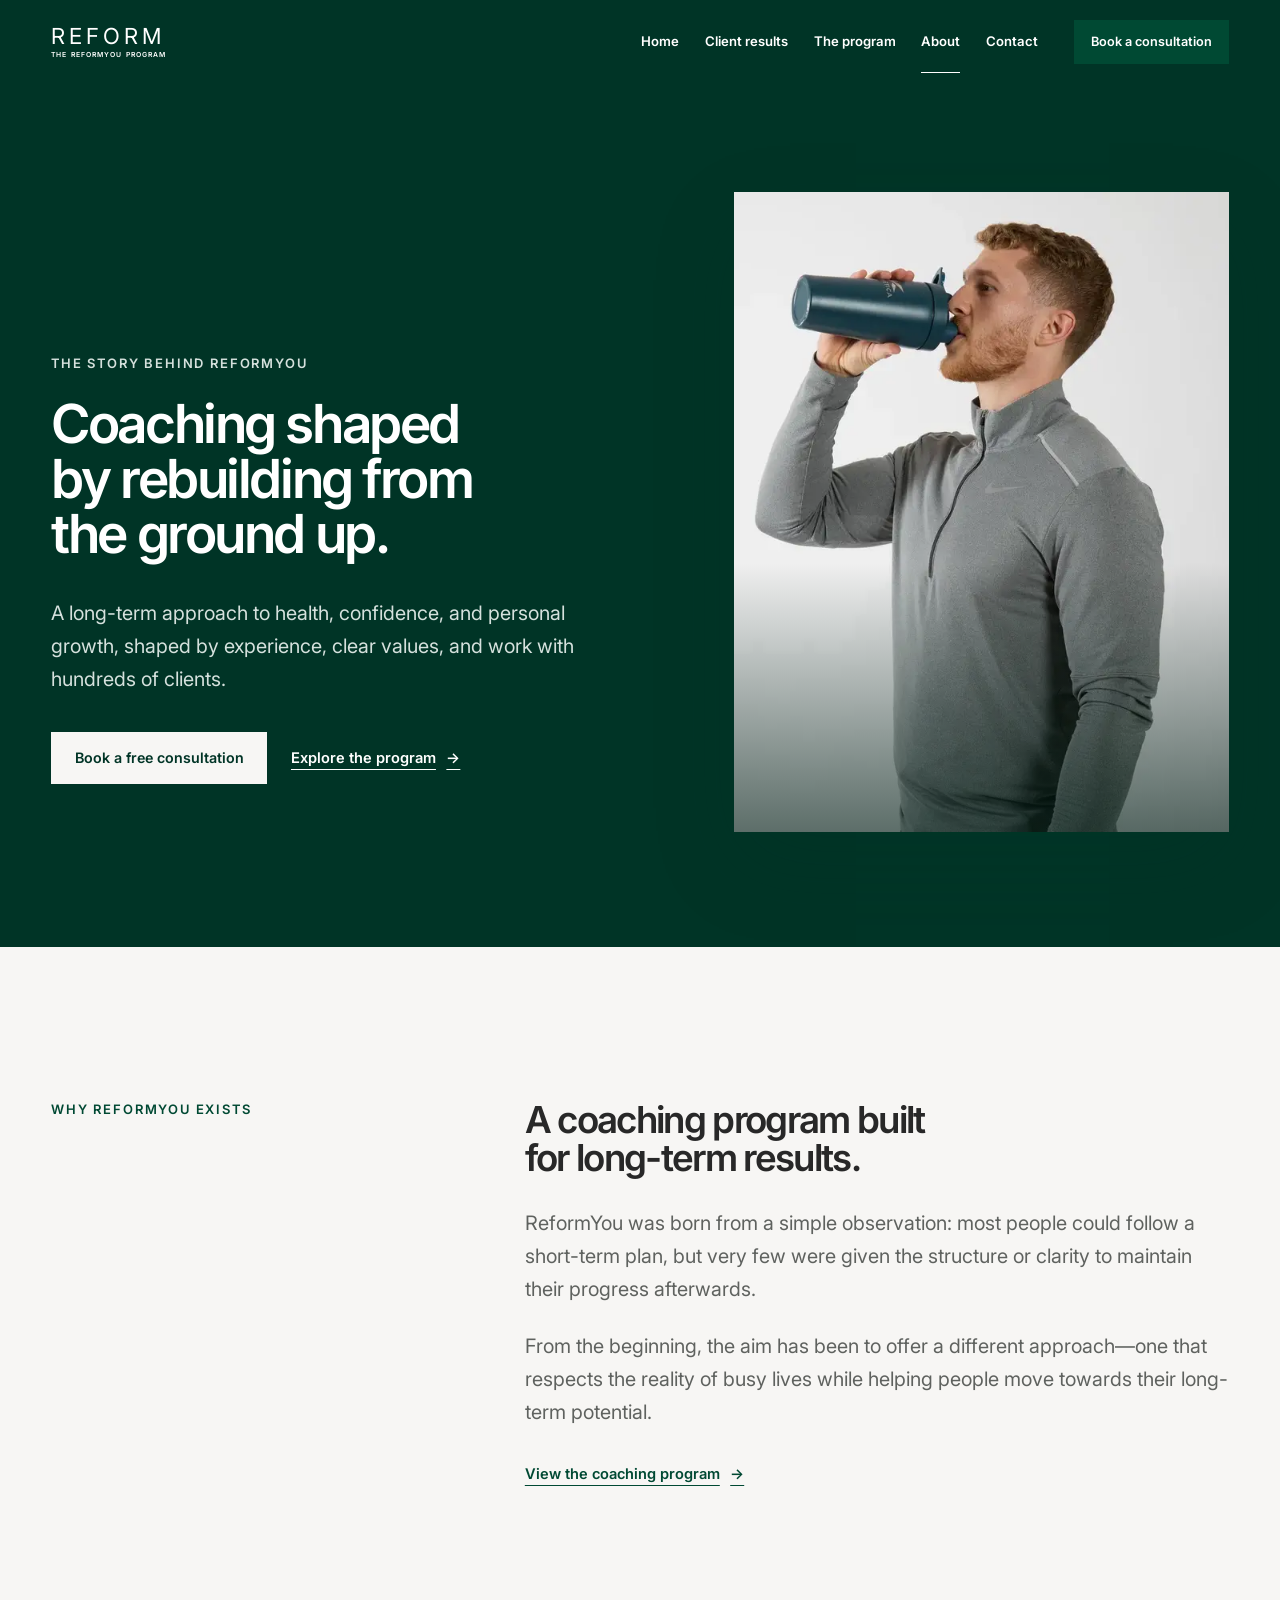
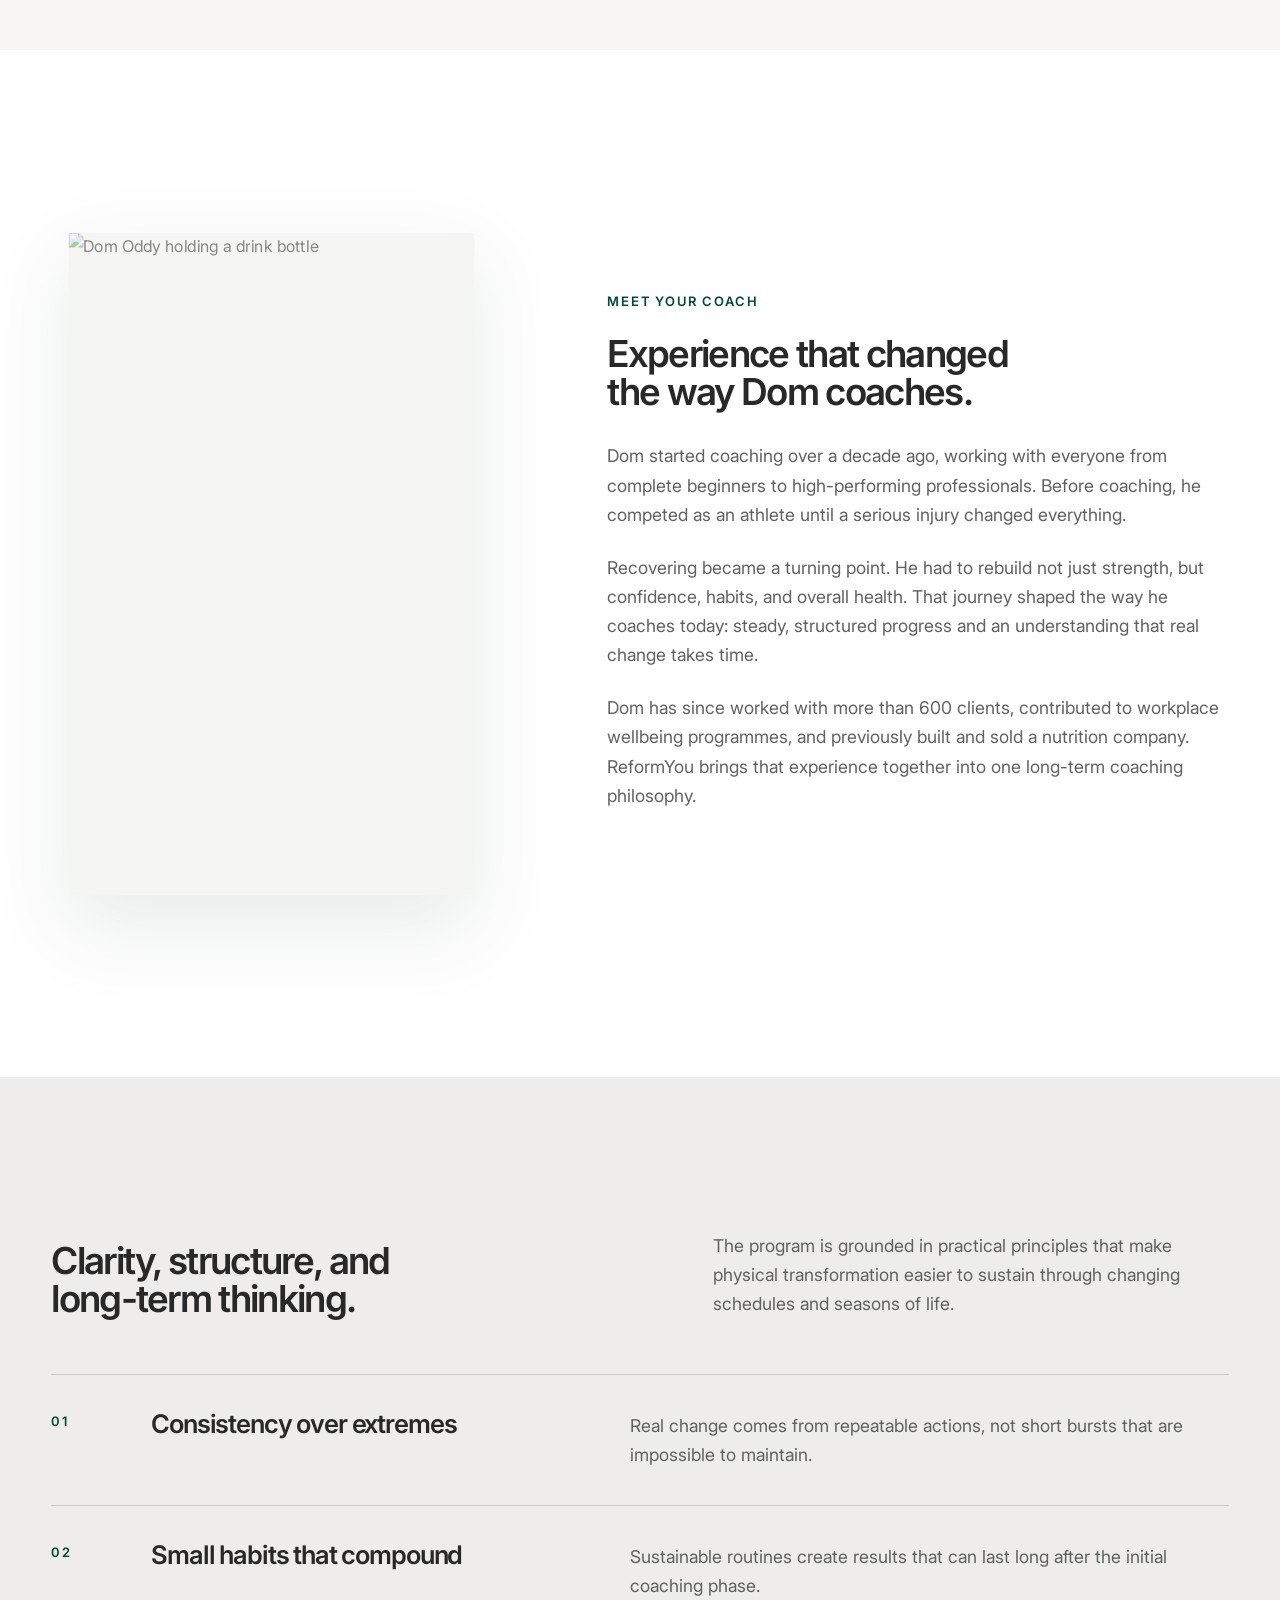
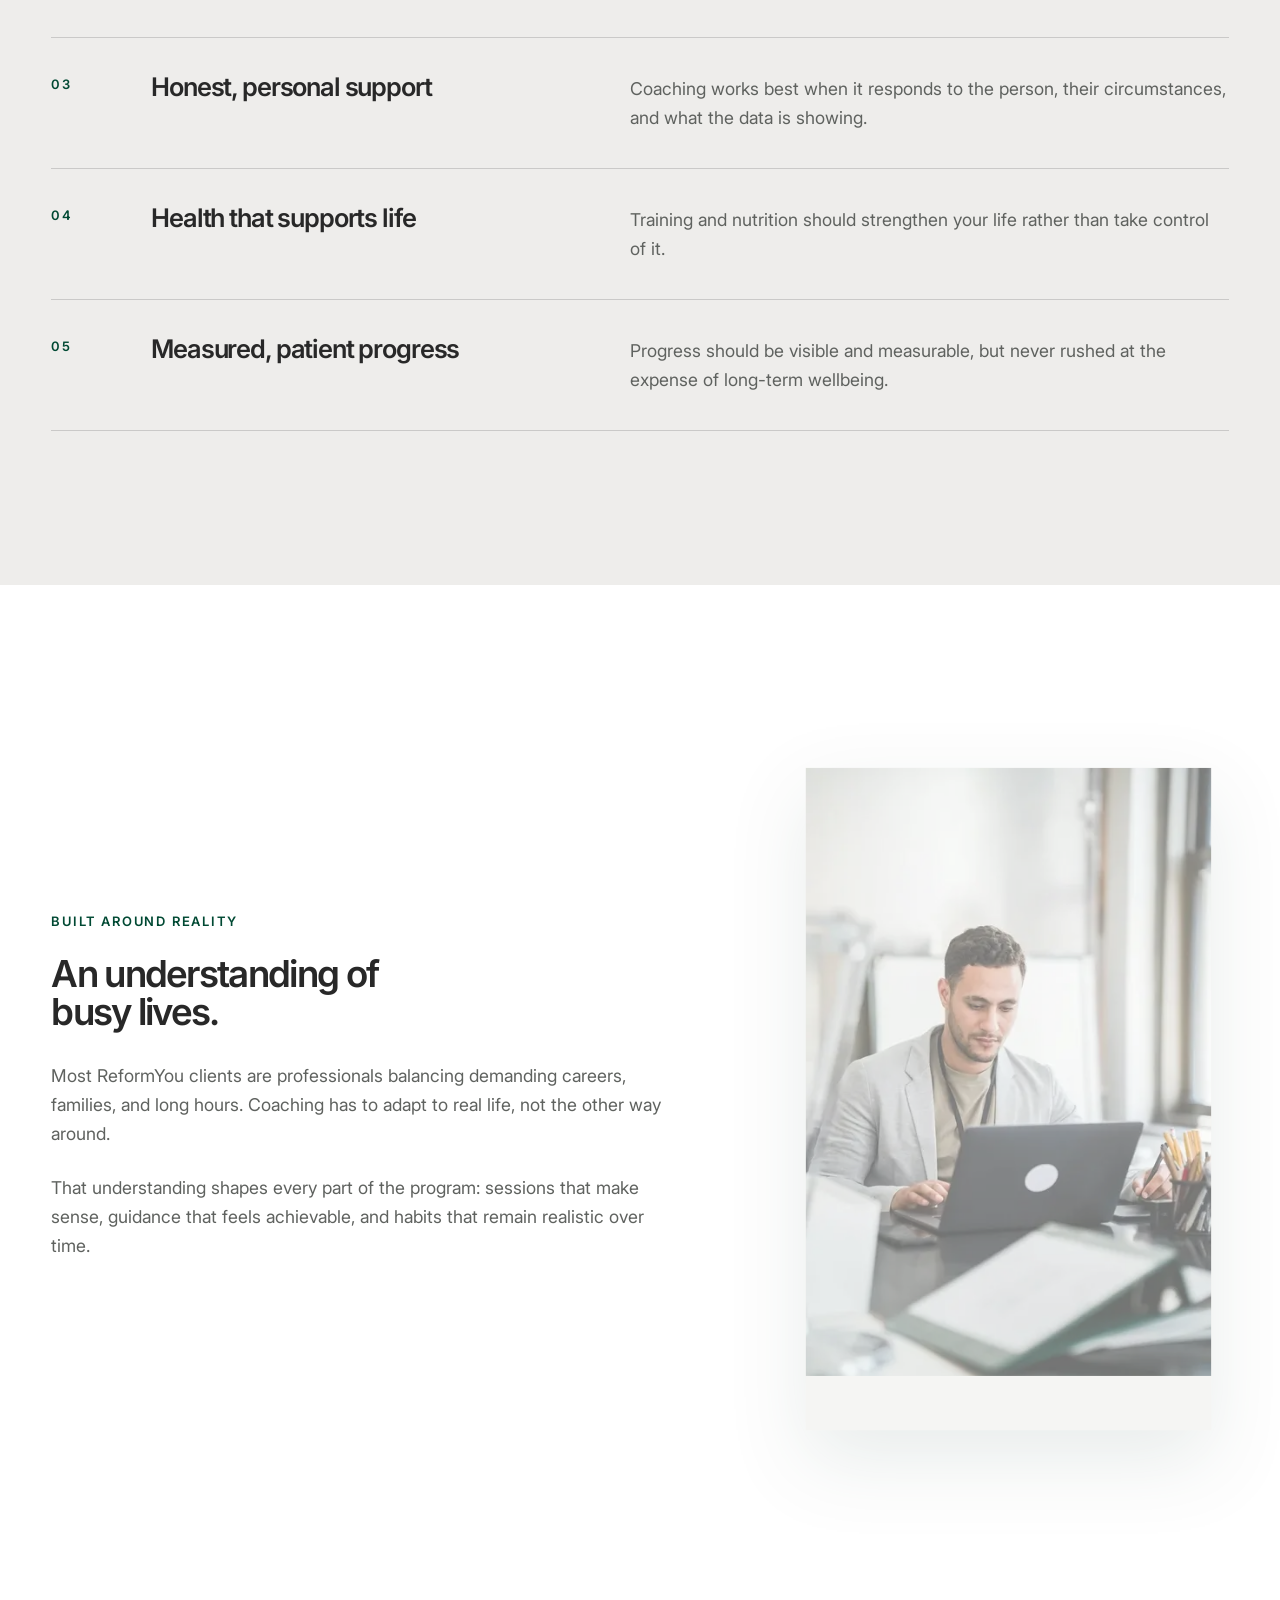
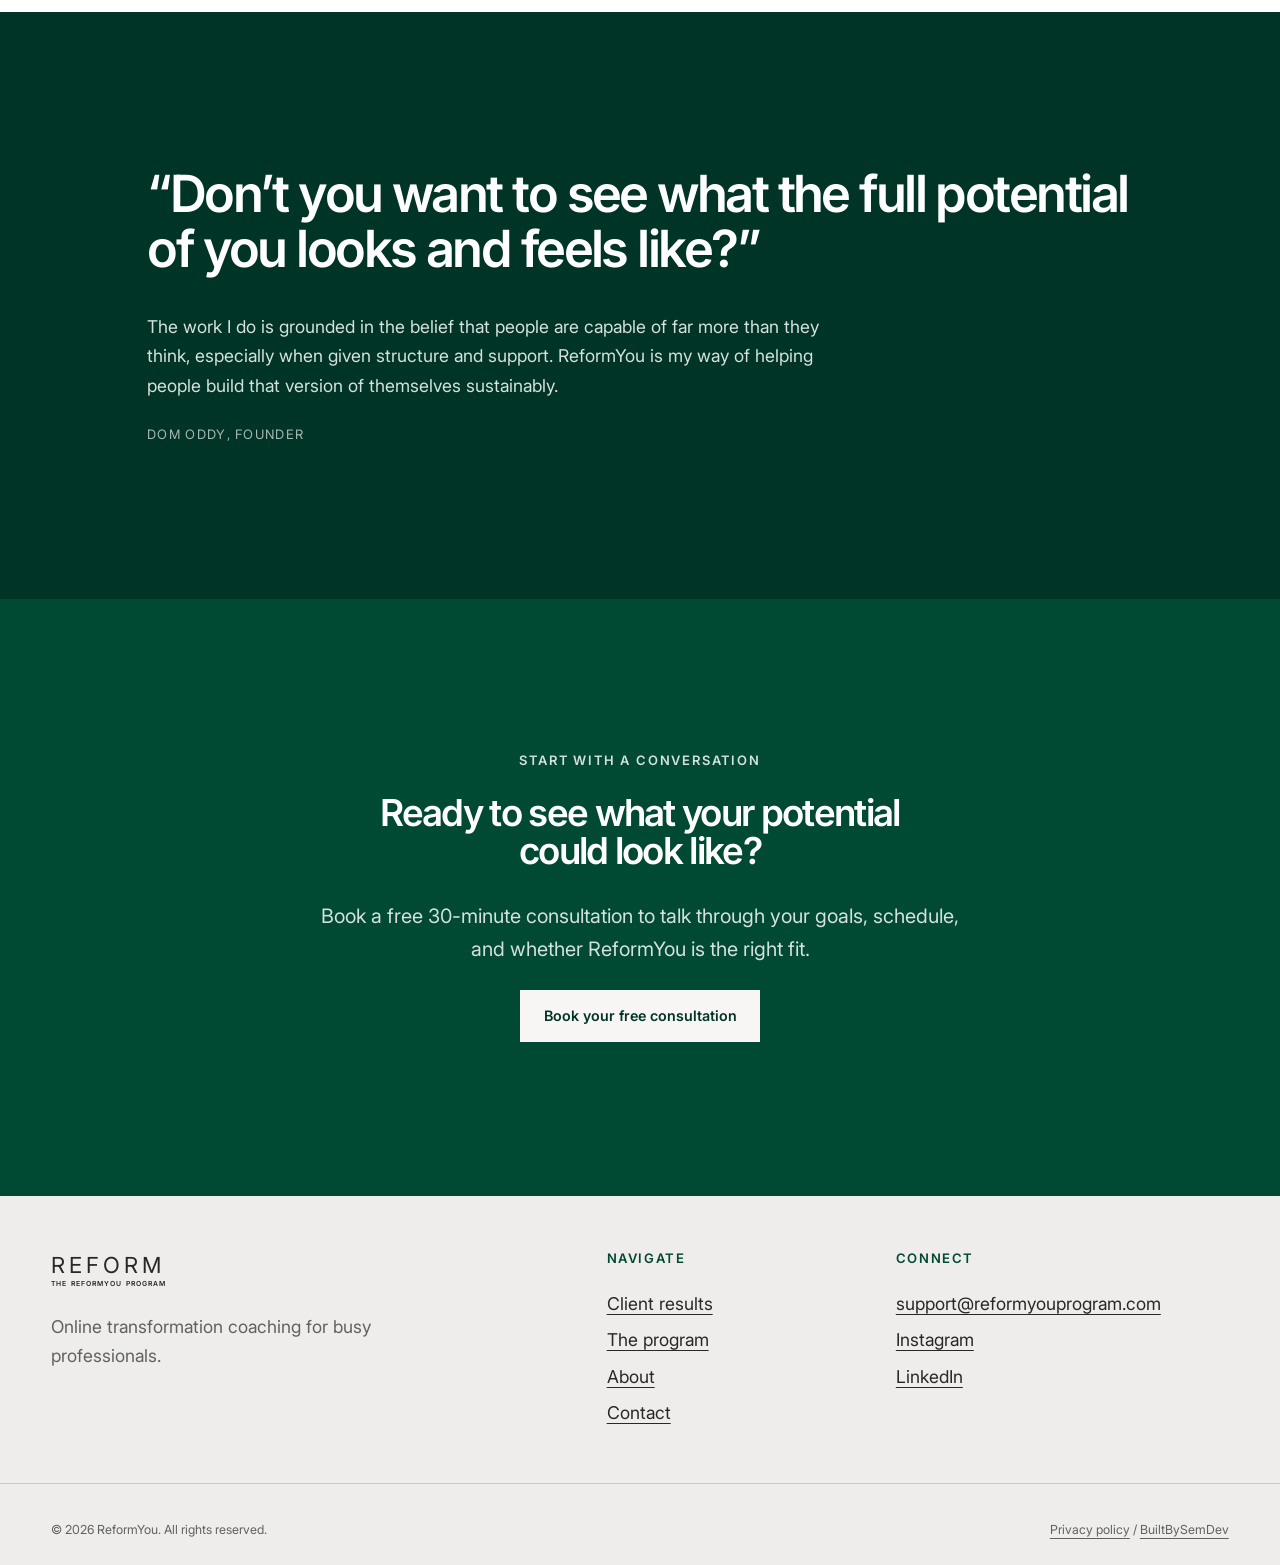
==== commit c195ad3e: "Schemas" ====
--- a/about/index.html
+++ b/about/index.html
@@ -5,34 +5,248 @@
     <meta name="viewport" content="width=device-width, initial-scale=1.0" />
     <meta name="color-scheme" content="light" />
     <title>About ReformYou | Premium Transformation Coaching</title>
-    <meta name="description" content="Learn about ReformYou and founder Dom Oddy - a transformation coach with 10+ years’ experience helping busy professionals achieve lasting results." />
+    <meta
+      name="description"
+      content="Learn about ReformYou and founder Dom Oddy - a transformation coach with 10+ years’ experience helping busy professionals achieve lasting results."
+    />
     <link rel="canonical" href="https://reformyouprogram.co.uk/about/" />
-    <meta name="robots" content="index, follow, max-snippet:-1, max-image-preview:large, max-video-preview:-1" />
-    <link rel="icon" type="image/png" sizes="32x32" href="/assets/images/reformyou_fc.png" />
+    <meta
+      name="robots"
+      content="index, follow, max-snippet:-1, max-image-preview:large, max-video-preview:-1"
+    />
+    <link
+      rel="icon"
+      type="image/png"
+      sizes="32x32"
+      href="/assets/images/reformyou_fc.png"
+    />
     <link rel="apple-touch-icon" href="/assets/images/reformyou_fc.png" />
     <meta name="theme-color" content="#003426" />
-    <link rel="preload" href="/assets/fonts/inter-regular.woff2" as="font" type="font/woff2" crossorigin />
-    <link rel="preload" href="/assets/fonts/inter-semibold.woff2" as="font" type="font/woff2" crossorigin />
-    <link rel="preload" as="image" href="/assets/images/reformyou_dom_drink.webp" fetchpriority="high" />
+    <link
+      rel="preload"
+      href="/assets/fonts/inter-regular.woff2"
+      as="font"
+      type="font/woff2"
+      crossorigin
+    />
+    <link
+      rel="preload"
+      href="/assets/fonts/inter-semibold.woff2"
+      as="font"
+      type="font/woff2"
+      crossorigin
+    />
+    <link
+      rel="preload"
+      as="image"
+      href="/assets/images/reformyou_dom_drink.webp"
+      fetchpriority="high"
+    />
     <link rel="stylesheet" href="/assets/css/site-root.css" />
     <link rel="stylesheet" href="/assets/css/site-global.css" />
     <link rel="stylesheet" href="/assets/css/pages.css" />
     <meta property="og:type" content="website" />
     <meta property="og:site_name" content="ReformYou Program" />
     <meta property="og:url" content="https://reformyouprogram.co.uk/about/" />
-    <meta property="og:title" content="About ReformYou | Premium Transformation Coaching" />
-    <meta property="og:description" content="The story and coaching philosophy behind ReformYou." />
-    <meta property="og:image" content="https://reformyouprogram.co.uk/assets/images/reformyou_socialcard.jpg" />
+    <meta
+      property="og:title"
+      content="About ReformYou | Premium Transformation Coaching"
+    />
+    <meta
+      property="og:description"
+      content="The story and coaching philosophy behind ReformYou."
+    />
+    <meta
+      property="og:image"
+      content="https://reformyouprogram.co.uk/assets/images/reformyou_socialcard.jpg"
+    />
+
+    <script type="application/ld+json">
+      {
+        "@context": "https://schema.org",
+        "@type": "AboutPage",
+        "@id": "https://reformyouprogram.co.uk/about/#webpage",
+        "url": "https://reformyouprogram.co.uk/about/",
+        "name": "About ReformYou | Premium Transformation Coaching",
+        "description": "Learn about ReformYou and founder Dom Oddy, a transformation coach with more than 10 years of experience helping busy professionals achieve lasting results.",
+        "inLanguage": "en-GB",
+        "isPartOf": {
+          "@id": "https://reformyouprogram.co.uk/#website"
+        },
+        "about": [
+          {
+            "@id": "https://reformyouprogram.co.uk/#organization"
+          },
+          {
+            "@id": "https://reformyouprogram.co.uk/#dom-oddy"
+          }
+        ],
+        "mainEntity": {
+          "@id": "https://reformyouprogram.co.uk/#dom-oddy"
+        },
+        "breadcrumb": {
+          "@id": "https://reformyouprogram.co.uk/about/#breadcrumb"
+        },
+        "primaryImageOfPage": {
+          "@type": "ImageObject",
+          "@id": "https://reformyouprogram.co.uk/about/#primary-image",
+          "url": "https://reformyouprogram.co.uk/assets/images/reformyou_dom_drink.webp",
+          "contentUrl": "https://reformyouprogram.co.uk/assets/images/reformyou_dom_drink.webp",
+          "width": 640,
+          "height": 800,
+          "caption": "Dom Oddy, founder of ReformYou",
+          "representativeOfPage": true
+        },
+        "publisher": {
+          "@id": "https://reformyouprogram.co.uk/#organization"
+        }
+      }
+    </script>
+
+    <script type="application/ld+json">
+      {
+        "@context": "https://schema.org",
+        "@type": "Person",
+        "@id": "https://reformyouprogram.co.uk/#dom-oddy",
+        "name": "Dom Oddy",
+        "url": "https://reformyouprogram.co.uk/about/",
+        "image": {
+          "@type": "ImageObject",
+          "url": "https://reformyouprogram.co.uk/assets/images/reformyou_Dom_bottle.webp",
+          "contentUrl": "https://reformyouprogram.co.uk/assets/images/reformyou_Dom_bottle.webp",
+          "width": 640,
+          "height": 800,
+          "caption": "Dom Oddy, founder and transformation coach at ReformYou"
+        },
+        "jobTitle": "Founder and Transformation Coach",
+        "description": "Dom Oddy is the founder of ReformYou and a transformation coach with more than 10 years of experience. He has worked with more than 600 clients, contributed to workplace wellbeing programmes and previously built and sold a nutrition company.",
+        "worksFor": {
+          "@id": "https://reformyouprogram.co.uk/#organization"
+        },
+        "founder": {
+          "@id": "https://reformyouprogram.co.uk/#organization"
+        },
+        "knowsAbout": [
+          "Online transformation coaching",
+          "Personal training",
+          "Strength training",
+          "Nutrition coaching",
+          "Body composition",
+          "Habit development",
+          "Lifestyle coaching",
+          "Workplace wellbeing"
+        ],
+        "sameAs": [
+          "https://www.instagram.com/dominicoddy/?hl=en",
+          "https://www.linkedin.com/in/dom-oddy-aa098a231/"
+        ]
+      }
+    </script>
+
+    <script type="application/ld+json">
+      {
+        "@context": "https://schema.org",
+        "@type": "BreadcrumbList",
+        "@id": "https://reformyouprogram.co.uk/about/#breadcrumb",
+        "itemListElement": [
+          {
+            "@type": "ListItem",
+            "position": 1,
+            "name": "Home",
+            "item": "https://reformyouprogram.co.uk/"
+          },
+          {
+            "@type": "ListItem",
+            "position": 2,
+            "name": "About ReformYou",
+            "item": "https://reformyouprogram.co.uk/about/"
+          }
+        ]
+      }
+    </script>
+
+    <script type="application/ld+json">
+      {
+        "@context": "https://schema.org",
+        "@type": "ItemList",
+        "@id": "https://reformyouprogram.co.uk/about/#coaching-principles",
+        "name": "ReformYou Coaching Principles",
+        "description": "The principles that guide the ReformYou approach to sustainable physical transformation.",
+        "numberOfItems": 5,
+        "itemListOrder": "https://schema.org/ItemListOrderAscending",
+        "itemListElement": [
+          {
+            "@type": "ListItem",
+            "position": 1,
+            "name": "Consistency over extremes",
+            "description": "Real change comes from repeatable actions rather than short bursts that are impossible to maintain."
+          },
+          {
+            "@type": "ListItem",
+            "position": 2,
+            "name": "Small habits that compound",
+            "description": "Sustainable routines create results that can last beyond the initial coaching phase."
+          },
+          {
+            "@type": "ListItem",
+            "position": 3,
+            "name": "Honest, personal support",
+            "description": "Coaching responds to the individual, their circumstances and what their progress data shows."
+          },
+          {
+            "@type": "ListItem",
+            "position": 4,
+            "name": "Health that supports life",
+            "description": "Training and nutrition should strengthen a client's life rather than take control of it."
+          },
+          {
+            "@type": "ListItem",
+            "position": 5,
+            "name": "Measured, patient progress",
+            "description": "Progress should be visible and measurable without being rushed at the expense of long-term wellbeing."
+          }
+        ]
+      }
+    </script>
   </head>
   <body>
     <a class="skip-link" href="#main-content">Skip to main content</a>
     <header class="site-header" data-header>
       <div class="container header-inner">
-        <a class="wordmark" href="/" aria-label="ReformYou home"><span class="wordmark-main">REFORM</span><span class="wordmark-sub">THE REFORMYOU PROGRAM</span></a>
-        <button class="menu-toggle" type="button" aria-expanded="false" aria-controls="primary-navigation" aria-label="Open navigation" data-menu-toggle><span></span><span></span></button>
-        <nav class="primary-nav" id="primary-navigation" aria-label="Primary navigation" data-navigation>
-          <ul><li><a href="/">Home</a></li><li><a href="/results/">Client results</a></li><li><a href="/the-program/">The program</a></li><li><a href="/about/" aria-current="page">About</a></li><li><a href="/contact/">Contact</a></li></ul>
-          <a class="button button-small" href="https://nqi8n575vzg.typeform.com/to/FJthHBRt" target="_blank" rel="noopener noreferrer">Book a consultation</a>
+        <a class="wordmark" href="/" aria-label="ReformYou home"
+          ><span class="wordmark-main">REFORM</span
+          ><span class="wordmark-sub">THE REFORMYOU PROGRAM</span></a
+        >
+        <button
+          class="menu-toggle"
+          type="button"
+          aria-expanded="false"
+          aria-controls="primary-navigation"
+          aria-label="Open navigation"
+          data-menu-toggle
+        >
+          <span></span><span></span>
+        </button>
+        <nav
+          class="primary-nav"
+          id="primary-navigation"
+          aria-label="Primary navigation"
+          data-navigation
+        >
+          <ul>
+            <li><a href="/">Home</a></li>
+            <li><a href="/results/">Client results</a></li>
+            <li><a href="/the-program/">The program</a></li>
+            <li><a href="/about/" aria-current="page">About</a></li>
+            <li><a href="/contact/">Contact</a></li>
+          </ul>
+          <a
+            class="button button-small"
+            href="https://nqi8n575vzg.typeform.com/to/FJthHBRt"
+            target="_blank"
+            rel="noopener noreferrer"
+            >Book a consultation</a
+          >
         </nav>
       </div>
     </header>
@@ -42,57 +256,282 @@
         <div class="container page-hero-grid">
           <div class="page-hero-copy" data-reveal>
             <p class="eyebrow">The story behind ReformYou</p>
-            <h1 id="about-title">Coaching shaped by rebuilding from the ground up.</h1>
-            <p>A long-term approach to health, confidence, and personal growth, shaped by experience, clear values, and work with hundreds of clients.</p>
-            <div class="page-hero-actions"><a class="button button-light" href="https://nqi8n575vzg.typeform.com/to/FJthHBRt" target="_blank" rel="noopener noreferrer">Book a free consultation</a><a class="text-link text-link-light" href="/the-program/">Explore the program <span aria-hidden="true">&#8594;</span></a></div>
+            <h1 id="about-title">
+              Coaching shaped by rebuilding from the ground up.
+            </h1>
+            <p>
+              A long-term approach to health, confidence, and personal growth,
+              shaped by experience, clear values, and work with hundreds of
+              clients.
+            </p>
+            <div class="page-hero-actions">
+              <a
+                class="button button-light"
+                href="https://nqi8n575vzg.typeform.com/to/FJthHBRt"
+                target="_blank"
+                rel="noopener noreferrer"
+                >Book a free consultation</a
+              ><a class="text-link text-link-light" href="/the-program/"
+                >Explore the program <span aria-hidden="true">&#8594;</span></a
+              >
+            </div>
           </div>
-          <figure class="page-hero-media" data-media-reveal><img src="/assets/images/reformyou_dom_drink.webp" alt="Dom Oddy, founder of ReformYou" width="640" height="800" fetchpriority="high" /></figure>
+          <figure class="page-hero-media" data-media-reveal>
+            <img
+              src="/assets/images/reformyou_dom_drink.webp"
+              alt="Dom Oddy, founder of ReformYou"
+              width="640"
+              height="800"
+              fetchpriority="high"
+            />
+          </figure>
         </div>
       </section>
 
       <section class="editorial-intro" aria-labelledby="about-intro-title">
         <div class="container editorial-grid">
           <p class="eyebrow">Why ReformYou exists</p>
-          <div class="editorial-copy" data-reveal><h2 id="about-intro-title">A coaching program built for long-term results.</h2><p>ReformYou was born from a simple observation: most people could follow a short-term plan, but very few were given the structure or clarity to maintain their progress afterwards.</p><p>From the beginning, the aim has been to offer a different approach—one that respects the reality of busy lives while helping people move towards their long-term potential.</p><a class="text-link" href="/the-program/">View the coaching program <span aria-hidden="true">&#8594;</span></a></div>
+          <div class="editorial-copy" data-reveal>
+            <h2 id="about-intro-title">
+              A coaching program built for long-term results.
+            </h2>
+            <p>
+              ReformYou was born from a simple observation: most people could
+              follow a short-term plan, but very few were given the structure or
+              clarity to maintain their progress afterwards.
+            </p>
+            <p>
+              From the beginning, the aim has been to offer a different
+              approach—one that respects the reality of busy lives while helping
+              people move towards their long-term potential.
+            </p>
+            <a class="text-link" href="/the-program/"
+              >View the coaching program
+              <span aria-hidden="true">&#8594;</span></a
+            >
+          </div>
         </div>
       </section>
 
       <section class="media-story" aria-labelledby="dom-title">
         <div class="container media-story-grid">
-          <figure class="media-frame" data-media-reveal><img src="/assets/images/reformyou_Dom_bottle.webp" alt="Dom Oddy holding a drink bottle" width="640" height="800" loading="lazy" /></figure>
-          <div class="story-copy" data-reveal><p class="eyebrow">Meet your coach</p><h2 id="dom-title">Experience that changed the way Dom coaches.</h2><p>Dom started coaching over a decade ago, working with everyone from complete beginners to high-performing professionals. Before coaching, he competed as an athlete until a serious injury changed everything.</p><p>Recovering became a turning point. He had to rebuild not just strength, but confidence, habits, and overall health. That journey shaped the way he coaches today: steady, structured progress and an understanding that real change takes time.</p><p>Dom has since worked with more than 600 clients, contributed to workplace wellbeing programmes, and previously built and sold a nutrition company. ReformYou brings that experience together into one long-term coaching philosophy.</p></div>
+          <figure class="media-frame" data-media-reveal>
+            <img
+              src="/assets/images/reformyou_Dom_bottle.webp"
+              alt="Dom Oddy holding a drink bottle"
+              width="640"
+              height="800"
+              loading="lazy"
+            />
+          </figure>
+          <div class="story-copy" data-reveal>
+            <p class="eyebrow">Meet your coach</p>
+            <h2 id="dom-title">Experience that changed the way Dom coaches.</h2>
+            <p>
+              Dom started coaching over a decade ago, working with everyone from
+              complete beginners to high-performing professionals. Before
+              coaching, he competed as an athlete until a serious injury changed
+              everything.
+            </p>
+            <p>
+              Recovering became a turning point. He had to rebuild not just
+              strength, but confidence, habits, and overall health. That journey
+              shaped the way he coaches today: steady, structured progress and
+              an understanding that real change takes time.
+            </p>
+            <p>
+              Dom has since worked with more than 600 clients, contributed to
+              workplace wellbeing programmes, and previously built and sold a
+              nutrition company. ReformYou brings that experience together into
+              one long-term coaching philosophy.
+            </p>
+          </div>
         </div>
       </section>
 
       <section class="principles" aria-labelledby="principles-title">
         <div class="container">
-          <div class="split-heading" data-reveal><h2 id="principles-title">Clarity, structure, and long-term thinking.</h2><p>The program is grounded in practical principles that make physical transformation easier to sustain through changing schedules and seasons of life.</p></div>
+          <div class="split-heading" data-reveal>
+            <h2 id="principles-title">
+              Clarity, structure, and long-term thinking.
+            </h2>
+            <p>
+              The program is grounded in practical principles that make physical
+              transformation easier to sustain through changing schedules and
+              seasons of life.
+            </p>
+          </div>
           <ol class="border-list">
-            <li data-reveal><span class="item-number">01</span><h3>Consistency over extremes</h3><p>Real change comes from repeatable actions, not short bursts that are impossible to maintain.</p></li>
-            <li data-reveal><span class="item-number">02</span><h3>Small habits that compound</h3><p>Sustainable routines create results that can last long after the initial coaching phase.</p></li>
-            <li data-reveal><span class="item-number">03</span><h3>Honest, personal support</h3><p>Coaching works best when it responds to the person, their circumstances, and what the data is showing.</p></li>
-            <li data-reveal><span class="item-number">04</span><h3>Health that supports life</h3><p>Training and nutrition should strengthen your life rather than take control of it.</p></li>
-            <li data-reveal><span class="item-number">05</span><h3>Measured, patient progress</h3><p>Progress should be visible and measurable, but never rushed at the expense of long-term wellbeing.</p></li>
+            <li data-reveal>
+              <span class="item-number">01</span>
+              <h3>Consistency over extremes</h3>
+              <p>
+                Real change comes from repeatable actions, not short bursts that
+                are impossible to maintain.
+              </p>
+            </li>
+            <li data-reveal>
+              <span class="item-number">02</span>
+              <h3>Small habits that compound</h3>
+              <p>
+                Sustainable routines create results that can last long after the
+                initial coaching phase.
+              </p>
+            </li>
+            <li data-reveal>
+              <span class="item-number">03</span>
+              <h3>Honest, personal support</h3>
+              <p>
+                Coaching works best when it responds to the person, their
+                circumstances, and what the data is showing.
+              </p>
+            </li>
+            <li data-reveal>
+              <span class="item-number">04</span>
+              <h3>Health that supports life</h3>
+              <p>
+                Training and nutrition should strengthen your life rather than
+                take control of it.
+              </p>
+            </li>
+            <li data-reveal>
+              <span class="item-number">05</span>
+              <h3>Measured, patient progress</h3>
+              <p>
+                Progress should be visible and measurable, but never rushed at
+                the expense of long-term wellbeing.
+              </p>
+            </li>
           </ol>
         </div>
       </section>
 
       <section class="media-story" aria-labelledby="busy-lives-title">
         <div class="container media-story-grid media-story-grid--reverse">
-          <figure class="media-frame" data-media-reveal><img src="/assets/images/man-in-office.webp" alt="A busy professional working at a desk" width="900" height="1100" loading="lazy" /></figure>
-          <div class="story-copy" data-reveal><p class="eyebrow">Built around reality</p><h2 id="busy-lives-title">An understanding of busy lives.</h2><p>Most ReformYou clients are professionals balancing demanding careers, families, and long hours. Coaching has to adapt to real life, not the other way around.</p><p>That understanding shapes every part of the program: sessions that make sense, guidance that feels achievable, and habits that remain realistic over time.</p></div>
-        </div>
-      </section>
-
-      <section class="statement" aria-label="A statement from Dom Oddy"><div class="container statement-inner" data-reveal><blockquote>“Don’t you want to see what the full potential of you looks and feels like?”</blockquote><p>The work I do is grounded in the belief that people are capable of far more than they think, especially when given structure and support. ReformYou is my way of helping people build that version of themselves sustainably.</p><cite>Dom Oddy, founder</cite></div></section>
-
-      <section class="page-cta" aria-labelledby="about-cta-title"><div class="container page-cta-inner" data-reveal><p class="eyebrow">Start with a conversation</p><h2 id="about-cta-title">Ready to see what your potential could look like?</h2><p>Book a free 30-minute consultation to talk through your goals, schedule, and whether ReformYou is the right fit.</p><a class="button button-light" href="https://nqi8n575vzg.typeform.com/to/FJthHBRt" target="_blank" rel="noopener noreferrer">Book your free consultation</a></div></section>
+          <figure class="media-frame" data-media-reveal>
+            <img
+              src="/assets/images/man-in-office.webp"
+              alt="A busy professional working at a desk"
+              width="900"
+              height="1100"
+              loading="lazy"
+            />
+          </figure>
+          <div class="story-copy" data-reveal>
+            <p class="eyebrow">Built around reality</p>
+            <h2 id="busy-lives-title">An understanding of busy lives.</h2>
+            <p>
+              Most ReformYou clients are professionals balancing demanding
+              careers, families, and long hours. Coaching has to adapt to real
+              life, not the other way around.
+            </p>
+            <p>
+              That understanding shapes every part of the program: sessions that
+              make sense, guidance that feels achievable, and habits that remain
+              realistic over time.
+            </p>
+          </div>
+        </div>
+      </section>
+
+      <section class="statement" aria-label="A statement from Dom Oddy">
+        <div class="container statement-inner" data-reveal>
+          <blockquote>
+            “Don’t you want to see what the full potential of you looks and
+            feels like?”
+          </blockquote>
+          <p>
+            The work I do is grounded in the belief that people are capable of
+            far more than they think, especially when given structure and
+            support. ReformYou is my way of helping people build that version of
+            themselves sustainably.
+          </p>
+          <cite>Dom Oddy, founder</cite>
+        </div>
+      </section>
+
+      <section class="page-cta" aria-labelledby="about-cta-title">
+        <div class="container page-cta-inner" data-reveal>
+          <p class="eyebrow">Start with a conversation</p>
+          <h2 id="about-cta-title">
+            Ready to see what your potential could look like?
+          </h2>
+          <p>
+            Book a free 30-minute consultation to talk through your goals,
+            schedule, and whether ReformYou is the right fit.
+          </p>
+          <a
+            class="button button-light"
+            href="https://nqi8n575vzg.typeform.com/to/FJthHBRt"
+            target="_blank"
+            rel="noopener noreferrer"
+            >Book your free consultation</a
+          >
+        </div>
+      </section>
     </main>
 
     <footer class="site-footer">
-      <div class="container footer-grid"><div class="footer-brand"><a class="wordmark" href="/" aria-label="ReformYou home"><span class="wordmark-main">REFORM</span><span class="wordmark-sub">THE REFORMYOU PROGRAM</span></a><p>Online transformation coaching for busy professionals.</p></div><div><h2>Navigate</h2><ul><li><a href="/results/">Client results</a></li><li><a href="/the-program/">The program</a></li><li><a href="/about/">About</a></li><li><a href="/contact/">Contact</a></li></ul></div><div><h2>Connect</h2><ul><li><a href="mailto:support@reformyouprogram.com">support@reformyouprogram.com</a></li><li><a href="https://www.instagram.com/dominicoddy/?hl=en" target="_blank" rel="noopener noreferrer">Instagram</a></li><li><a href="https://www.linkedin.com/in/dom-oddy-aa098a231/" target="_blank" rel="noopener noreferrer">LinkedIn</a></li></ul></div></div>
-      <div class="container footer-bottom"><p>&copy; 2026 ReformYou. All rights reserved.</p><p><a href="/privacy-policy/">Privacy policy</a> <span aria-hidden="true">/</span> <a href="https://builtbysemdev.com" target="_blank" rel="noopener noreferrer">BuiltBySemDev</a></p></div>
+      <div class="container footer-grid">
+        <div class="footer-brand">
+          <a class="wordmark" href="/" aria-label="ReformYou home"
+            ><span class="wordmark-main">REFORM</span
+            ><span class="wordmark-sub">THE REFORMYOU PROGRAM</span></a
+          >
+          <p>Online transformation coaching for busy professionals.</p>
+        </div>
+        <div>
+          <h2>Navigate</h2>
+          <ul>
+            <li><a href="/results/">Client results</a></li>
+            <li><a href="/the-program/">The program</a></li>
+            <li><a href="/about/">About</a></li>
+            <li><a href="/contact/">Contact</a></li>
+          </ul>
+        </div>
+        <div>
+          <h2>Connect</h2>
+          <ul>
+            <li>
+              <a href="mailto:support@reformyouprogram.com"
+                >support@reformyouprogram.com</a
+              >
+            </li>
+            <li>
+              <a
+                href="https://www.instagram.com/dominicoddy/?hl=en"
+                target="_blank"
+                rel="noopener noreferrer"
+                >Instagram</a
+              >
+            </li>
+            <li>
+              <a
+                href="https://www.linkedin.com/in/dom-oddy-aa098a231/"
+                target="_blank"
+                rel="noopener noreferrer"
+                >LinkedIn</a
+              >
+            </li>
+          </ul>
+        </div>
+      </div>
+      <div class="container footer-bottom">
+        <p>&copy; 2026 ReformYou. All rights reserved.</p>
+        <p>
+          <a href="/privacy-policy/">Privacy policy</a>
+          <span aria-hidden="true">/</span>
+          <a
+            href="https://builtbysemdev.com"
+            target="_blank"
+            rel="noopener noreferrer"
+            >BuiltBySemDev</a
+          >
+        </p>
+      </div>
     </footer>
-    <script src="/assets/js/vendor/gsap.min.js" defer></script><script src="/assets/js/vendor/ScrollTrigger.min.js" defer></script><script src="/assets/js/home.js" defer></script>
+    <script src="/assets/js/vendor/gsap.min.js" defer></script>
+    <script src="/assets/js/vendor/ScrollTrigger.min.js" defer></script>
+    <script src="/assets/js/home.js" defer></script>
   </body>
 </html>
